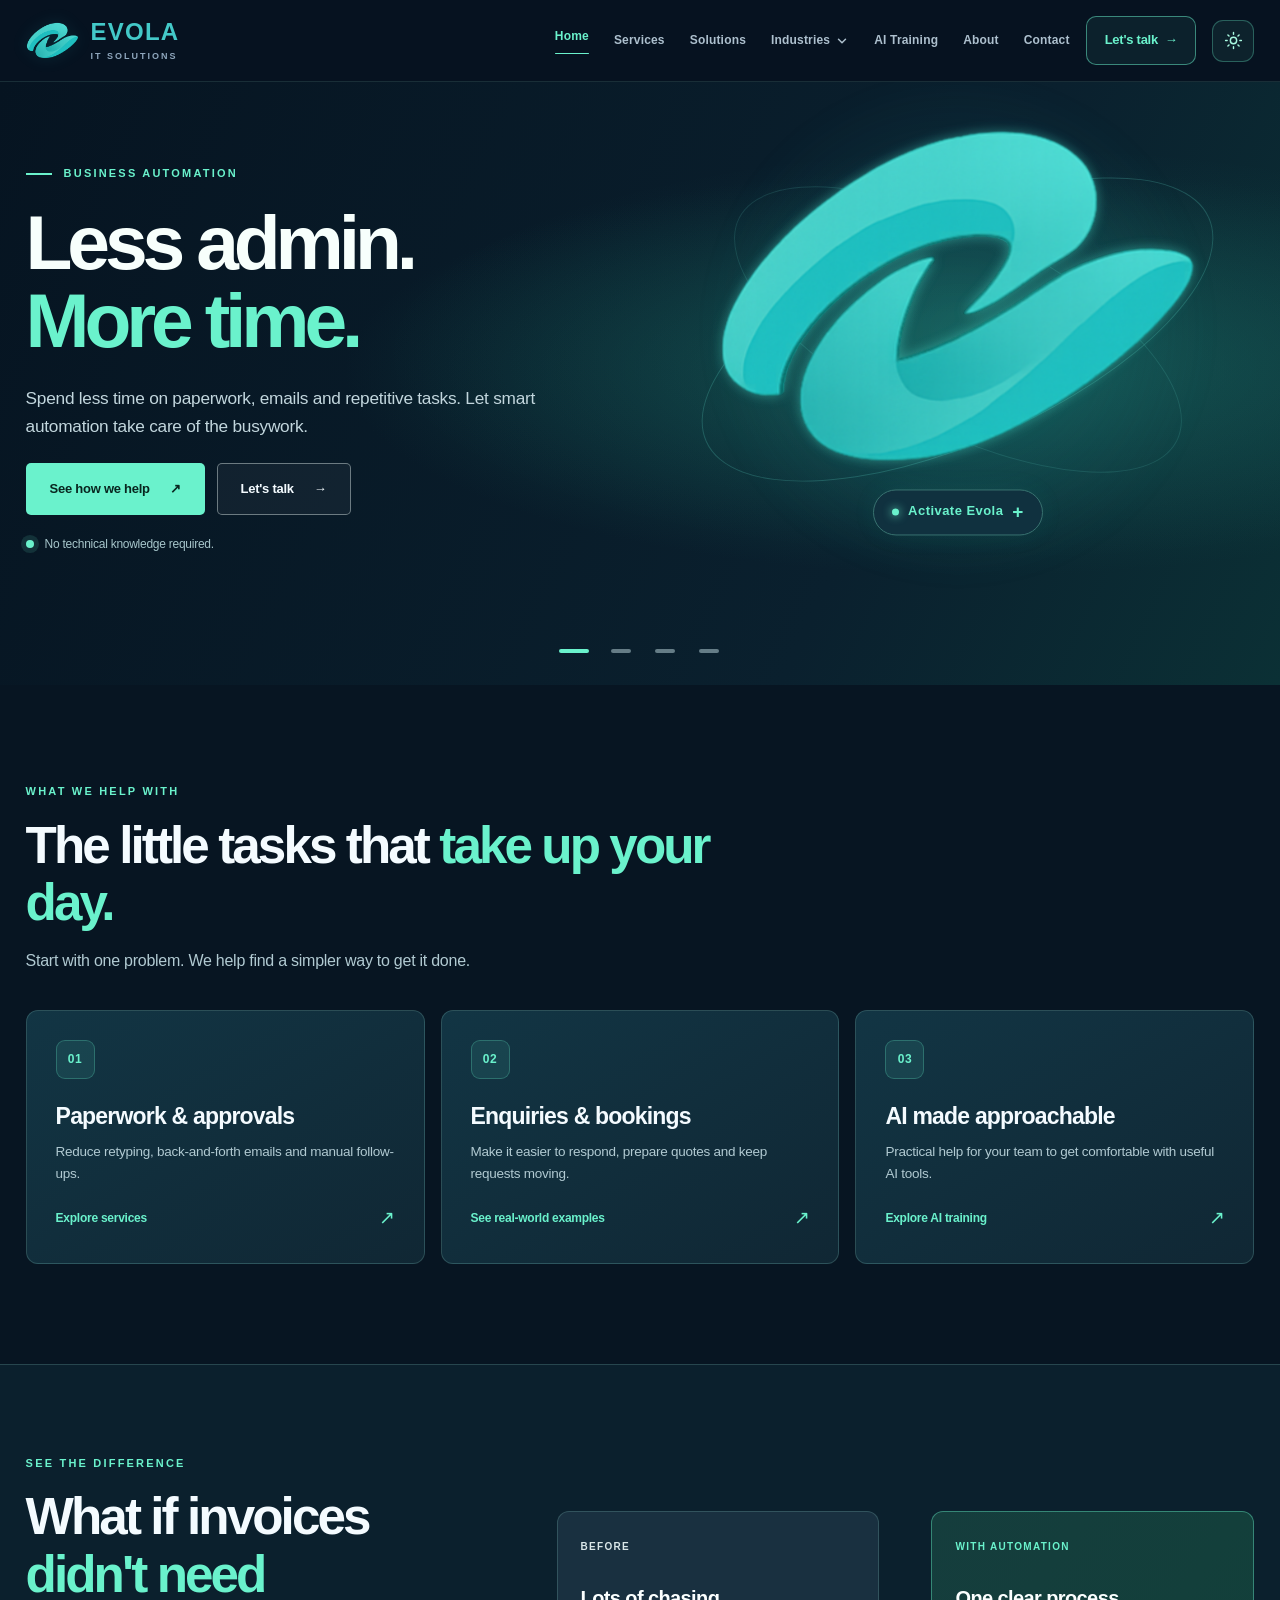
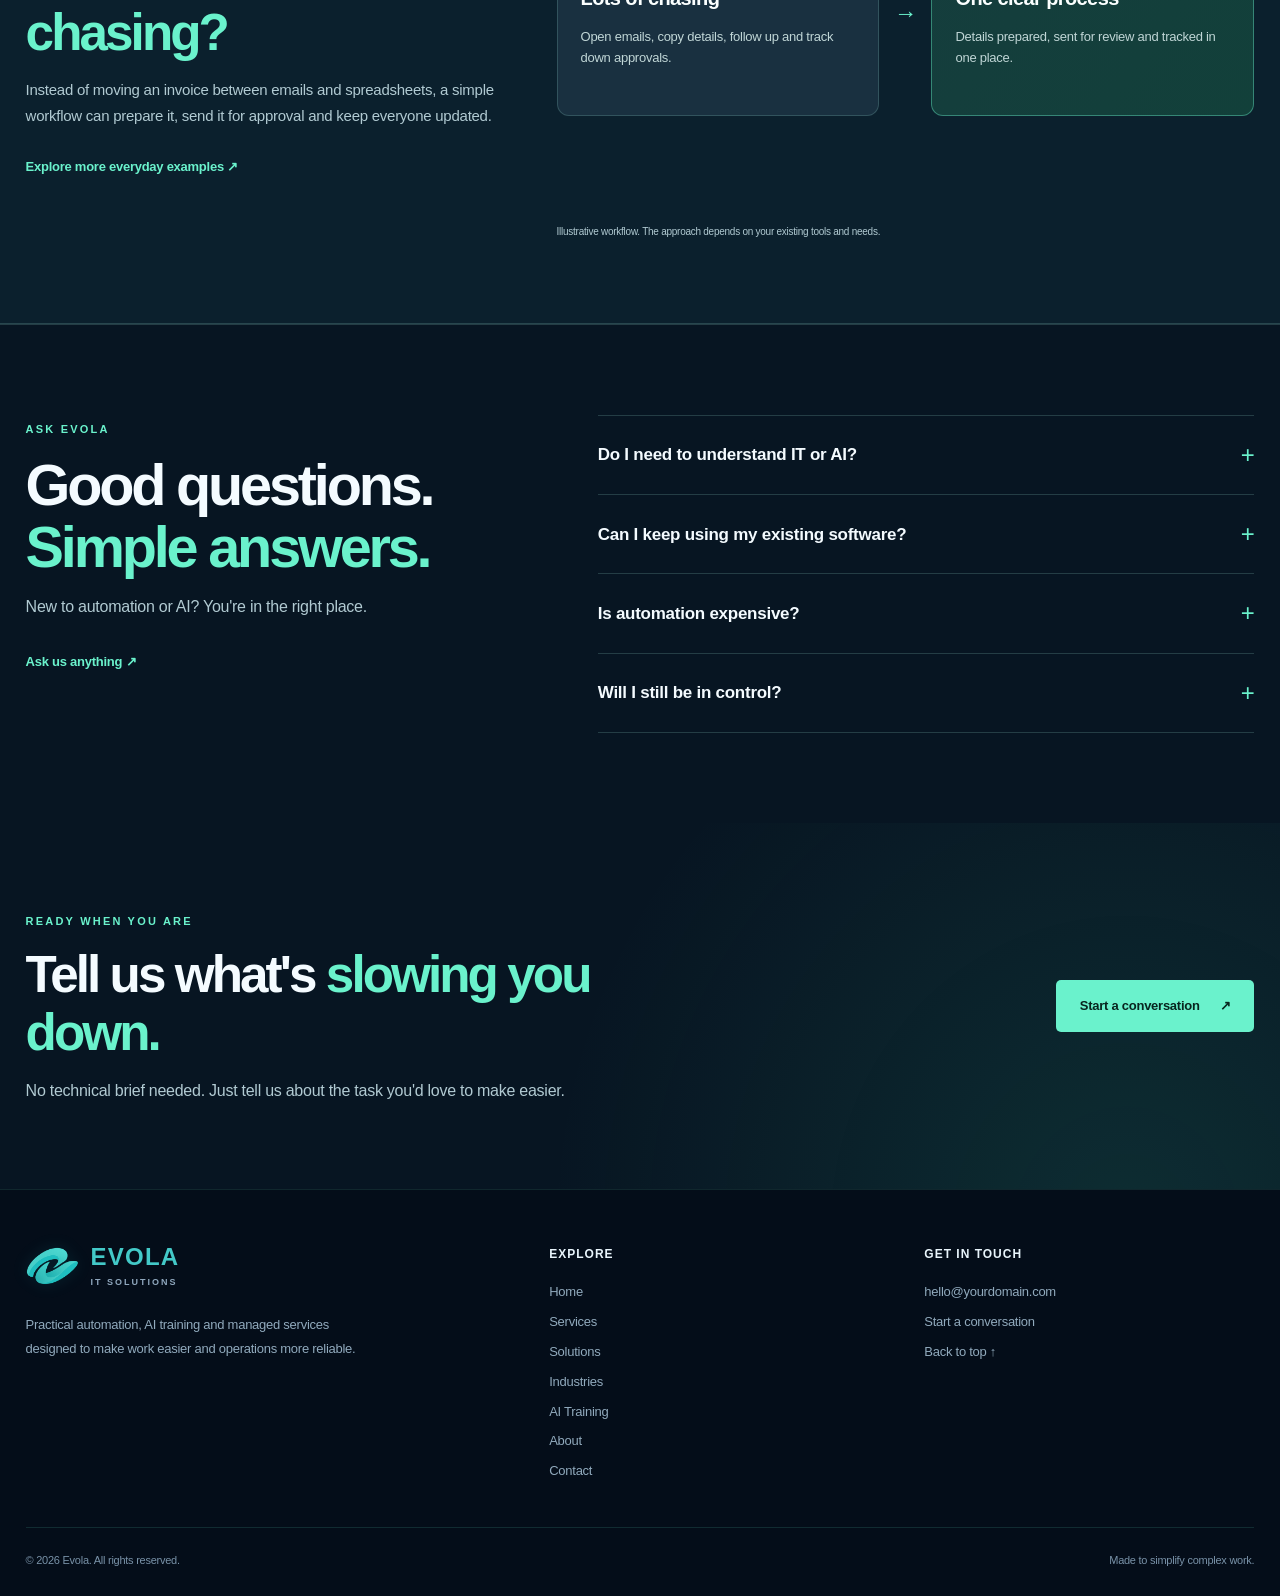
==== index.html @ 60d14c5d "Add files via upload" ====
<!DOCTYPE html>

<html lang="en"><head><script>
/* Read the saved theme before CSS paints to avoid a flash on navigation. */
(function () {
  var theme = 'dark';
  try { if (window.localStorage.getItem('evola-theme') === 'light') theme = 'light'; } catch (_) {}
  document.documentElement.setAttribute('data-theme', theme);
})();
</script>
<meta charset="utf-8"/><meta content="width=device-width, initial-scale=1.0" name="viewport"/>
<meta content="#071523" name="theme-color"/><meta content="Spend less time on paperwork, emails and approvals. Evola helps businesses simplify everyday work, with no tech jargon." name="description"/>
<meta content="website" property="og:type"/><meta content="Evola" property="og:site_name"/><meta content="Less Admin. More Time. | Evola" property="og:title"/><meta content="We make the everyday tasks that slow your business down simpler, from invoices and approvals to customer enquiries and reminders." property="og:description"/>
<title>Less Admin. More Time. | Evola</title>
<link rel="icon" type="image/png" href="evola-symbol.png"/>
<link href="styles.css" rel="stylesheet"/><link href="premium.css" rel="stylesheet"/><link href="theme.css" rel="stylesheet"/><link href="usecases.css" rel="stylesheet"/><link href="homepage.css" rel="stylesheet"/><link href="carousel.css?v=3" rel="stylesheet"/><link rel="stylesheet" href="evola.css?v=2"/>
<link rel="stylesheet" href="industry-menu.css?v=3"/>
<link rel="stylesheet" href="experience.css?v=1"/>
<link rel="stylesheet" href="fullwidth.css?v=1"/>
<link rel="stylesheet" href="logo-hero.css?v=1"/>
<link rel="stylesheet" href="activate-evola.css?v=1"/>
</head><body><a class="skip-link" href="#main">Skip to content</a>
<header class="site-header" id="top"><div class="container nav-inner">
<a aria-label="Evola home" class="brand" href="index.html">
<img class="evola-symbol" src="evola-symbol.png" alt="" width="385" height="273"/>
<span><span class="brand-name">Evola</span><span class="brand-label">IT Solutions</span></span></a>
<nav aria-label="Main navigation" class="nav-links" id="main-nav"><a aria-current="page" href="index.html">Home</a>
<a href="services.html">Services</a>
<a href="solutions.html">Solutions</a>
<div class="industry-dropdown">
<button type="button" class="industry-trigger" aria-expanded="false" aria-controls="industry-menu">Industries <svg viewBox="0 0 16 16" width="14" height="14" fill="none" stroke="currentColor" stroke-width="1.7" stroke-linecap="round" stroke-linejoin="round" aria-hidden="true"><path d="m4 6 4 4 4-4"/></svg></button>
<div class="industry-menu" id="industry-menu" hidden>
<span class="industry-menu-label">EXPLORE BY INDUSTRY</span>
<a href="use-cases.html?industry=finance#browse-usecases" data-industry-link="finance"><svg class="industry-icon" viewBox="0 0 24 24" fill="none" stroke="currentColor" stroke-width="1.6" stroke-linecap="round" stroke-linejoin="round" aria-hidden="true"><rect x="3" y="5" width="18" height="14" rx="2"/><path d="M3 10h18m-5 5h2"/></svg><span class="industry-item-text"><strong>Finance</strong><small>Invoices, approvals and reporting</small></span></a>
<a href="use-cases.html?industry=assets#browse-usecases" data-industry-link="assets"><svg class="industry-icon" viewBox="0 0 24 24" fill="none" stroke="currentColor" stroke-width="1.6" stroke-linecap="round" stroke-linejoin="round" aria-hidden="true"><path d="m12 3 9 5v9l-9 5-9-5V8l9-5Zm0 9 9-4M12 12 3 8m9 4v10"/></svg><span class="industry-item-text"><strong>Asset Management</strong><small>Equipment, inventory and maintenance</small></span></a>
<a href="use-cases.html?industry=retail#browse-usecases" data-industry-link="retail"><svg class="industry-icon" viewBox="0 0 24 24" fill="none" stroke="currentColor" stroke-width="1.6" stroke-linecap="round" stroke-linejoin="round" aria-hidden="true"><path d="M4 8h16l1 13H3L4 8Zm4 0V6a4 4 0 0 1 8 0v2"/></svg><span class="industry-item-text"><strong>Retail</strong><small>Stock, orders and customer enquiries</small></span></a>
<a href="use-cases.html?industry=councils#browse-usecases" data-industry-link="councils"><svg class="industry-icon" viewBox="0 0 24 24" fill="none" stroke="currentColor" stroke-width="1.6" stroke-linecap="round" stroke-linejoin="round" aria-hidden="true"><path d="m3 9 9-6 9 6H3Zm2 2v7m5-7v7m4-7v7m5-7v7M3 21h18"/></svg><span class="industry-item-text"><strong>Councils</strong><small>Resident requests and permits</small></span></a>
<a href="use-cases.html?industry=schools#browse-usecases" data-industry-link="schools"><svg class="industry-icon" viewBox="0 0 24 24" fill="none" stroke="currentColor" stroke-width="1.6" stroke-linecap="round" stroke-linejoin="round" aria-hidden="true"><path d="m2 9 10-5 10 5-10 5-10-5Zm4 2v6c4 3 8 3 12 0v-6m4-2v8"/></svg><span class="industry-item-text"><strong>Schools</strong><small>Enrolments and everyday administration</small></span></a>
<a href="use-cases.html?industry=tradies#browse-usecases" data-industry-link="tradies"><svg class="industry-icon" viewBox="0 0 24 24" fill="none" stroke="currentColor" stroke-width="1.6" stroke-linecap="round" stroke-linejoin="round" aria-hidden="true"><path d="M14 6a5 5 0 0 0-7 6L3 16a3 3 0 0 0 4 4l5-5a5 5 0 0 0 6-7l-4 4-3-3 3-3Z"/></svg><span class="industry-item-text"><strong>Tradies</strong><small>Quotes, scheduling and invoicing</small></span></a>
<a href="use-cases.html?industry=healthcare#browse-usecases" data-industry-link="healthcare"><svg class="industry-icon" viewBox="0 0 24 24" fill="none" stroke="currentColor" stroke-width="1.6" stroke-linecap="round" stroke-linejoin="round" aria-hidden="true"><path d="M20.8 8.5c0 4-8.8 10-8.8 10s-8.8-6-8.8-10a4.8 4.8 0 0 1 8.8-2.6 4.8 4.8 0 0 1 8.8 2.6Z"/><path d="M5 12h4l2-3 2 6 2-3h4"/></svg><span class="industry-item-text"><strong>Healthcare</strong><small>Appointments and non-clinical administration</small></span></a>
<a class="industry-all" href="use-cases.html#browse-usecases" data-industry-link="all">View all industries <span aria-hidden="true">&#8599;</span></a>
</div></div>
<a href="ai-training.html">AI Training</a>
<a href="about.html">About</a>
<a href="contact.html">Contact</a></nav>
<a class="nav-cta" href="contact.html">Let's talk  →</a>
<button aria-label="Switch to light mode" class="theme-toggle" title="Switch to light mode" type="button">
<svg aria-hidden="true" class="theme-sun" fill="none" stroke="currentColor" stroke-linecap="round" stroke-linejoin="round" stroke-width="1.8" viewbox="0 0 24 24"><circle cx="12" cy="12" r="4"></circle><path d="M12 2v2m0 16v2M4.93 4.93l1.42 1.42m11.3 11.3 1.42 1.42M2 12h2m16 0h2M4.93 19.07l1.42-1.42m11.3-11.3 1.42-1.42"></path></svg>
<svg aria-hidden="true" class="theme-moon" fill="none" stroke="currentColor" stroke-linecap="round" stroke-linejoin="round" stroke-width="1.8" viewbox="0 0 24 24"><path d="M20.9 13A9 9 0 0 1 11 3.1a9 9 0 1 0 9.9 9.9Z"></path></svg>
<span class="theme-toggle-text">Light mode</span>
</button>
<button aria-controls="main-nav" aria-expanded="false" aria-label="Open navigation menu" class="nav-toggle" type="button"><svg fill="none" stroke="currentColor" stroke-linecap="round" stroke-width="2" viewbox="0 0 24 24"><path d="M4 7h16M4 12h16M4 17h16"></path></svg></button>
</div></header><main class="lp-main" id="main">
<section aria-label="Discover how we help" aria-roledescription="carousel" class="lp-hero lp-carousel" data-active="0">
<div class="ev-hero-scene ev-logo-scene" aria-hidden="true">
  <div class="ev-logo-ambient"></div>

</div>
<div class="container lp-carousel-inner"><div class="lp-slides"><article class="lp-slide is-active" role="group" aria-roledescription="slide" aria-label="1 of 4: Business automation" >
<div class="lp-hero-inner">
<div class="lp-hero-copy"><span class="lp-overline"><span class="lp-overline-line"></span>BUSINESS AUTOMATION</span>
<h1 class="lp-slide-title">Less admin.<br/><em>More time.</em></h1>
<p>Spend less time on paperwork, emails and repetitive tasks. Let smart automation take care of the busywork.</p><div class="lp-hero-actions"><a class="lp-btn lp-btn-primary" href="#what-we-help-with">See how we help <span aria-hidden="true">&#8599;</span></a><a class="lp-btn lp-btn-ghost" href="contact.html">Let's talk <span aria-hidden="true">&#8594;</span></a></div>
<div class="lp-hero-note"><span aria-hidden="true" class="lp-proof-dot"></span>No technical knowledge required.</div></div>
</div></article><article class="lp-slide" role="group" aria-roledescription="slide" aria-label="2 of 4: AI solutions" aria-hidden="true" inert>
<div class="lp-hero-inner">
<div class="lp-hero-copy"><span class="lp-overline"><span class="lp-overline-line"></span>AI SOLUTIONS</span>
<h2 class="lp-slide-title">Work smarter.<br/><em>With AI.</em></h2>
<p>Discover practical ways AI can help your business, without needing to be a technology expert.</p><div class="lp-hero-actions"><a class="lp-btn lp-btn-primary" href="solutions.html">Explore AI solutions <span aria-hidden="true">&#8599;</span></a><a class="lp-btn lp-btn-ghost" href="contact.html">Let's talk <span aria-hidden="true">&#8594;</span></a></div>
<div class="lp-hero-note"><span aria-hidden="true" class="lp-proof-dot"></span>No technical knowledge required.</div></div>
</div></article><article class="lp-slide" role="group" aria-roledescription="slide" aria-label="3 of 4: Business workflows" aria-hidden="true" inert>
<div class="lp-hero-inner">
<div class="lp-hero-copy"><span class="lp-overline"><span class="lp-overline-line"></span>BUSINESS WORKFLOWS</span>
<h2 class="lp-slide-title">Simplify work.<br/><em>Every day.</em></h2>
<p>From invoices and customer enquiries to scheduling and approvals, make everyday work easier.</p><div class="lp-hero-actions"><a class="lp-btn lp-btn-primary" href="use-cases.html">Explore industries <span aria-hidden="true">&#8599;</span></a><a class="lp-btn lp-btn-ghost" href="contact.html">Let's talk <span aria-hidden="true">&#8594;</span></a></div>
<div class="lp-hero-note"><span aria-hidden="true" class="lp-proof-dot"></span>No technical knowledge required.</div></div>
</div></article><article class="lp-slide" role="group" aria-roledescription="slide" aria-label="4 of 4: AI training" aria-hidden="true" inert>
<div class="lp-hero-inner">
<div class="lp-hero-copy"><span class="lp-overline"><span class="lp-overline-line"></span>AI TRAINING</span>
<h2 class="lp-slide-title">Learn AI.<br/><em>With confidence.</em></h2>
<p>Practical AI training designed for everyday business teams, not just IT professionals.</p><div class="lp-hero-actions"><a class="lp-btn lp-btn-primary" href="ai-training.html">Explore AI training <span aria-hidden="true">&#8599;</span></a><a class="lp-btn lp-btn-ghost" href="contact.html">Let's talk <span aria-hidden="true">&#8594;</span></a></div>
<div class="lp-hero-note"><span aria-hidden="true" class="lp-proof-dot"></span>No technical knowledge required.</div></div>
</div></article></div>
<div class="ev-logo-stage ev-activate-stage" data-expanded="false">
  <div class="ev-activate-visual">
    <div class="ev-activate-decoration" aria-hidden="true">    <div class="ev-logo-halo"></div>
    <div class="ev-orbit-ring ev-orbit-ring-one"></div><div class="ev-orbit-ring ev-orbit-ring-two"></div>
    <div class="ev-orbit-particles"><span class="ev-orbit-particle" style="--phase:-0.0s;--orbit-scale:1"></span><span class="ev-orbit-particle" style="--phase:-2.7s;--orbit-scale:1"></span><span class="ev-orbit-particle" style="--phase:-5.4s;--orbit-scale:1"></span><span class="ev-orbit-particle" style="--phase:-8.100000000000001s;--orbit-scale:0.78"></span><span class="ev-orbit-particle" style="--phase:-10.8s;--orbit-scale:0.78"></span><span class="ev-orbit-particle" style="--phase:-13.5s;--orbit-scale:0.78"></span></div>
</div>
    <svg class="ev-capability-lines" viewBox="0 0 100 100" preserveAspectRatio="none" aria-hidden="true"><g fill="none" stroke="currentColor" stroke-width=".23" stroke-dasharray=".8 1.1"><path d="M50 48L18 15 M50 48L82 15 M50 48L18 48 M50 48L82 48 M50 48L18 81 M50 48L82 81"/></g></svg>
    <button class="ev-activate-trigger" type="button" aria-expanded="false" aria-controls="ev-capabilities" disabled>
      <span class="ev-activate-art" aria-hidden="true"><span class="ev-logo-float"><span class="ev-logo-perspective"><span class="ev-logo-spin"><img class="ev-logo-layer ev-logo-face" style="--depth:-12px" src="evola-symbol.png" alt="" width="385" height="273" draggable="false"><img class="ev-logo-layer ev-logo-edge" style="--depth:-9px" src="evola-symbol.png" alt="" width="385" height="273" draggable="false"><img class="ev-logo-layer ev-logo-edge" style="--depth:-6px" src="evola-symbol.png" alt="" width="385" height="273" draggable="false"><img class="ev-logo-layer ev-logo-edge" style="--depth:-3px" src="evola-symbol.png" alt="" width="385" height="273" draggable="false"><img class="ev-logo-layer ev-logo-edge" style="--depth:0px" src="evola-symbol.png" alt="" width="385" height="273" draggable="false"><img class="ev-logo-layer ev-logo-edge" style="--depth:3px" src="evola-symbol.png" alt="" width="385" height="273" draggable="false"><img class="ev-logo-layer ev-logo-edge" style="--depth:6px" src="evola-symbol.png" alt="" width="385" height="273" draggable="false"><img class="ev-logo-layer ev-logo-edge" style="--depth:9px" src="evola-symbol.png" alt="" width="385" height="273" draggable="false"><img class="ev-logo-layer ev-logo-face" style="--depth:12px" src="evola-symbol.png" alt="" width="385" height="273" draggable="false"></span></span></span></span>
      <span class="ev-activate-label"><span class="ev-activate-pulse" aria-hidden="true"></span><span class="ev-activate-text">Activate Evola</span><span class="ev-activate-sign" aria-hidden="true">+</span></span>
    </button>
  </div>
  <div class="ev-capabilities" id="ev-capabilities" inert aria-hidden="true"><a class="ev-capability ev-capability-1" href="services.html#automation" data-description="Reduce paperwork, repetitive tasks and manual approvals." aria-label="Business Automation: Reduce paperwork, repetitive tasks and manual approvals."><svg viewBox="0 0 24 24" fill="none" stroke="currentColor" stroke-width="1.6" stroke-linecap="round" stroke-linejoin="round" aria-hidden="true"><path d="M3 4h8v6H3z M13 14h8v6h-8z M7 10v7h6 M17 14V7h-6"/></svg><span>Business Automation</span><span class="ev-cap-arrow" aria-hidden="true">&#8599;</span></a>
<a class="ev-capability ev-capability-2" href="services.html#ai-agents" data-description="Get practical help from AI assistants and approved business information." aria-label="AI Solutions: Get practical help from AI assistants and approved business information."><svg viewBox="0 0 24 24" fill="none" stroke="currentColor" stroke-width="1.6" stroke-linecap="round" stroke-linejoin="round" aria-hidden="true"><path d="M12 3v3m0 12v3M3 12h3m12 0h3 M8 6h8l3 6-3 6H8l-3-6z M10 12h.01m4 0h.01"/></svg><span>AI Solutions</span><span class="ev-cap-arrow" aria-hidden="true">&#8599;</span></a>
<a class="ev-capability ev-capability-3" href="services.html#project-workflows" data-description="Simplify project tracking, reporting and team coordination." aria-label="Project Workflows: Simplify project tracking, reporting and team coordination."><svg viewBox="0 0 24 24" fill="none" stroke="currentColor" stroke-width="1.6" stroke-linecap="round" stroke-linejoin="round" aria-hidden="true"><path d="M9 6h11M9 12h11M9 18h11M3 5l1 1 2-2M3 11l1 1 2-2M3 17l1 1 2-2"/></svg><span>Project Workflows</span><span class="ev-cap-arrow" aria-hidden="true">&#8599;</span></a>
<a class="ev-capability ev-capability-4" href="ai-training.html#tracks" data-description="Help your team use AI confidently in everyday work." aria-label="AI Training: Help your team use AI confidently in everyday work."><svg viewBox="0 0 24 24" fill="none" stroke="currentColor" stroke-width="1.6" stroke-linecap="round" stroke-linejoin="round" aria-hidden="true"><path d="M2 9l10-5 10 5-10 5-10-5z M6 11v6q6 5 12 0v-6 M22 9v8"/></svg><span>AI Training</span><span class="ev-cap-arrow" aria-hidden="true">&#8599;</span></a>
<a class="ev-capability ev-capability-5" href="services.html#cloud-operations" data-description="Keep your technology and business systems running reliably." aria-label="Managed Services: Keep your technology and business systems running reliably."><svg viewBox="0 0 24 24" fill="none" stroke="currentColor" stroke-width="1.6" stroke-linecap="round" stroke-linejoin="round" aria-hidden="true"><path d="M4 4h16v7H4z M4 13h16v7H4z M7 7.5h.01M7 16.5h.01M12 7.5h5M12 16.5h5"/></svg><span>Managed Services</span><span class="ev-cap-arrow" aria-hidden="true">&#8599;</span></a>
<a class="ev-capability ev-capability-6" href="use-cases.html#browse-usecases" data-description="Explore practical automation opportunities for your industry." aria-label="Industry Solutions: Explore practical automation opportunities for your industry."><svg viewBox="0 0 24 24" fill="none" stroke="currentColor" stroke-width="1.6" stroke-linecap="round" stroke-linejoin="round" aria-hidden="true"><path d="M3 21h18M5 21V9l7-5 7 5v12M9 21v-5h6v5M9 11h.01M15 11h.01"/></svg><span>Industry Solutions</span><span class="ev-cap-arrow" aria-hidden="true">&#8599;</span></a></div>
  <p class="ev-capability-detail" aria-hidden="true">Choose a service to explore what we can do for you.</p>
</div>
<div class="lp-carousel-controls" hidden><div class="lp-carousel-position"><span class="lp-slide-count" aria-hidden="true">01 / 04</span><div class="lp-slide-dots" aria-label="Choose slide"><button type="button" class="lp-slide-dot" data-slide="0" aria-label="Show slide 1: Business automation" aria-current="true"><span></span></button><button type="button" class="lp-slide-dot" data-slide="1" aria-label="Show slide 2: AI solutions" ><span></span></button><button type="button" class="lp-slide-dot" data-slide="2" aria-label="Show slide 3: Business workflows" ><span></span></button><button type="button" class="lp-slide-dot" data-slide="3" aria-label="Show slide 4: AI training" ><span></span></button></div></div></div>
<span class="lp-sr-only lp-carousel-status" role="status"></span></div></section>
<section aria-labelledby="lp-help-title" class="lp-help" id="what-we-help-with">
<div class="container">
<div class="lp-section-heading">
<span class="lp-kicker">WHAT WE HELP WITH</span>
<h2 id="lp-help-title">The little tasks that <em>take up your day.</em></h2>
<p>Start with one problem. We help find a simpler way to get it done.</p>
</div>
<div class="lp-help-grid">
<a class="lp-help-card" href="services.html"><span aria-hidden="true" class="lp-icon">01</span><h3>Paperwork &amp; approvals</h3><p>Reduce retyping, back-and-forth emails and manual follow-ups.</p><span class="lp-card-link">Explore services <b aria-hidden="true">↗</b></span></a>
<a class="lp-help-card" href="use-cases.html"><span aria-hidden="true" class="lp-icon">02</span><h3>Enquiries &amp; bookings</h3><p>Make it easier to respond, prepare quotes and keep requests moving.</p><span class="lp-card-link">See real-world examples <b aria-hidden="true">↗</b></span></a>
<a class="lp-help-card" href="ai-training.html"><span aria-hidden="true" class="lp-icon">03</span><h3>AI made approachable</h3><p>Practical help for your team to get comfortable with useful AI tools.</p><span class="lp-card-link">Explore AI training <b aria-hidden="true">↗</b></span></a>
</div>
</div>
</section>
<section aria-labelledby="lp-example-title" class="lp-example">
<div class="container lp-example-inner">
<div class="lp-example-copy">
<span class="lp-kicker">SEE THE DIFFERENCE</span>
<h2 id="lp-example-title">What if invoices <em>didn't need chasing?</em></h2>
<p>Instead of moving an invoice between emails and spreadsheets, a simple workflow can prepare it, send it for approval and keep everyone updated.</p>
<a class="lp-text-link" href="use-cases.html?industry=finance#finance">Explore more everyday examples <span aria-hidden="true">↗</span></a>
</div>
<div aria-label="Illustrative before and after invoice approval process" class="lp-before-after">
<div class="lp-compare lp-before"><span class="lp-compare-label">BEFORE</span><h3>Lots of chasing</h3><p>Open emails, copy details, follow up and track down approvals.</p></div>
<div aria-hidden="true" class="lp-compare-arrow">→</div>
<div class="lp-compare lp-after"><span class="lp-compare-label">WITH AUTOMATION</span><h3>One clear process</h3><p>Details prepared, sent for review and tracked in one place.</p></div>
</div>
<p class="lp-example-note">Illustrative workflow. The approach depends on your existing tools and needs.</p>
</div>
</section>
<section class="ev-faq" aria-labelledby="ev-faq-heading"><div class="container ev-faq-layout"><div><span class="lp-kicker">ASK EVOLA</span><h2 id="ev-faq-heading">Good questions.<br><em>Simple answers.</em></h2><p>New to automation or AI? You're in the right place.</p><a class="lp-text-link" href="contact.html">Ask us anything <span aria-hidden="true">↗</span></a></div><div class="ev-faq-list">
<details><summary>Do I need to understand IT or AI?</summary><p>No. Tell us which tasks are taking too much time. We explain the options in plain English and guide you through the process.</p></details>
<details><summary>Can I keep using my existing software?</summary><p>Often, yes. We start by understanding the tools you already use and check what can be connected before proposing any change.</p></details>
<details><summary>Is automation expensive?</summary><p>It depends on the task, the tools involved and the level of support you need. We can start with one manageable workflow and agree on scope before work begins.</p></details>
<details><summary>Will I still be in control?</summary><p>Yes. We design workflows with appropriate approvals and human review, especially where money, personal information or important decisions are involved.</p></details>
</div></div></section>
<section aria-labelledby="lp-outro-title" class="lp-outro">
<div class="container lp-outro-inner">
<div><span class="lp-kicker">READY WHEN YOU ARE</span><h2 id="lp-outro-title">Tell us what's <em>slowing you down.</em></h2><p>No technical brief needed. Just tell us about the task you'd love to make easier.</p></div>
<a class="lp-btn lp-btn-primary" href="contact.html">Start a conversation <span aria-hidden="true">↗</span></a>
</div>
</section>
</main><footer class="site-footer"><div class="container">
<div class="footer-grid"><div><a aria-label="Evola home" class="brand" href="index.html">
<img class="evola-symbol" src="evola-symbol.png" alt="" width="385" height="273"/>
<span><span class="brand-name">Evola</span><span class="brand-label">IT Solutions</span></span></a><p class="footer-description">Practical automation, AI training and managed services designed to make work easier and operations more reliable.</p></div>
<div><h3 class="footer-heading">Explore</h3><div class="footer-list"><a href="index.html">Home</a><a href="services.html">Services</a><a href="solutions.html">Solutions</a>
<a href="use-cases.html">Industries</a><a href="ai-training.html">AI Training</a><a href="about.html">About</a><a href="contact.html">Contact</a></div></div>
<div><h3 class="footer-heading">Get in touch</h3><div class="footer-list"><a href="mailto:hello@yourdomain.com">hello@yourdomain.com</a><a href="contact.html">Start a conversation</a><a href="#top">Back to top ↑</a></div></div></div>
<div class="footer-bottom"><span>© <span class="js-year">2026</span> Evola. All rights reserved.</span><span>Made to simplify complex work.</span></div>
</div></footer><script defer="" src="script.js?v=4"></script><script defer src="carousel.js?v=4"></script><script defer src="activate-evola.js?v=1"></script></body></html>
---- styles.css ----
:root {
      --navy: #111b33;
      --navy-deep: #0d1428;
      --ink: #17213c;
      --text: #4c5972;
      --muted: #728096;
      --bg: #f7f9fc;
      --white: #ffffff;
      --line: #e2e7ef;
      --blue: #496cf4;
      --blue-light: #edf1ff;
      --mint: #89f4d0;
      --mint-dark: #11795e;
      --amber: #ffc487;
      --shadow: 0 16px 50px rgba(25, 40, 79, 0.06);
      --radius: 22px;
      --max-width: 1180px;
    }

    *, *::before, *::after { box-sizing: border-box; }
    html { scroll-behavior: smooth; scroll-padding-top: 90px; }
    body { margin: 0; color: var(--ink); background: var(--white); font: 16px/1.6 -apple-system, BlinkMacSystemFont, "Segoe UI", Inter, sans-serif; -webkit-font-smoothing: antialiased; }
    body.menu-open { overflow: hidden; }
    a { color: inherit; text-decoration: none; }
    button { font: inherit; }
    button, a { -webkit-tap-highlight-color: transparent; }
    :focus-visible { outline: 3px solid #6b8aff; outline-offset: 4px; }
    ::selection { background: #b4f7e1; color: var(--navy); }
    .container { max-width: var(--max-width); margin: 0 auto; padding: 0 26px; }
    .skip-link { position: absolute; top: -100px; left: 16px; background: white; padding: 12px 18px; z-index: 1000; border-radius: 9px; }
    .skip-link:focus { top: 12px; }

    /* Header */
    .site-header { height: 86px; position: relative; z-index: 20; background: var(--white); border-bottom: 1px solid rgba(17, 27, 51, .07); }
    .nav-inner { display: flex; align-items: center; justify-content: space-between; height: 100%; gap: 30px; }
    .brand { display: inline-flex; align-items: center; gap: 11px; flex-shrink: 0; }
    .brand-mark { width: 41px; height: 41px; background: var(--navy); border-radius: 12px; display: grid; grid-template-columns: repeat(2, 9px); grid-template-rows: repeat(2, 9px); align-content: center; justify-content: center; gap: 4px; transform: rotate(-8deg); }
    .brand-mark span { background: var(--mint); border-radius: 2px; }
    .brand-mark span:nth-child(2), .brand-mark span:nth-child(3) { opacity: .45; }
    .brand-mark span:nth-child(4) { background: white; }
    .brand-name { color: var(--navy); font-size: 18px; font-weight: 850; letter-spacing: -.7px; line-height: 1; white-space: nowrap; }
    .brand-accent { color: #3961dc; }
    .brand-label { display: block; margin-top: 5px; font-size: 9px; line-height: 1; color: #7c8799; letter-spacing: 2px; text-transform: uppercase; font-weight: 800; }
    .nav-links { display: flex; gap: 30px; align-items: center; margin-left: auto; }
    .nav-links a { color: #4b5770; font-size: 13px; font-weight: 700; transition: color .2s; }
    .nav-links a:hover { color: var(--blue); }
    .nav-cta { display: inline-flex; background: var(--navy); color: white; align-items: center; justify-content: center; padding: 12px 20px; border-radius: 9px; font-weight: 750; font-size: 13px; transition: background .2s, transform .2s; white-space: nowrap; }
    .nav-cta:hover { background: #2e4483; transform: translateY(-1px); }
    .nav-toggle { display: none; background: none; border: 0; color: var(--navy); padding: 8px; cursor: pointer; }
    .nav-toggle svg { display: block; width: 25px; height: 25px; }

    /* Common */
    .eyebrow { display: inline-flex; align-items: center; gap: 10px; color: var(--blue); font-size: 11px; font-weight: 800; letter-spacing: 2.2px; text-transform: uppercase; }
    .eyebrow::before { content: ""; display: inline-block; height: 7px; width: 7px; border-radius: 50%; background: currentColor; }
    .section-heading { max-width: 700px; margin: 16px 0 15px; font-size: clamp(32px, 4vw, 51px); font-weight: 800; letter-spacing: -2.2px; line-height: 1.14; color: var(--navy); }
    .section-intro { max-width: 680px; margin: 0; color: var(--text); font-size: 17px; line-height: 1.8; }
    .section-top { margin-bottom: 38px; }
    .btn { display: inline-flex; align-items: center; justify-content: center; gap: 10px; padding: 14px 22px; min-height: 50px; border: 1px solid transparent; border-radius: 10px; font-size: 13px; font-weight: 800; line-height: 1.2; transition: transform .2s, background .2s, box-shadow .2s; white-space: nowrap; }
    .btn:hover { transform: translateY(-2px); }
    .btn svg { width: 17px; height: 17px; }
    .btn-mint { background: var(--mint); color: var(--navy); box-shadow: 0 8px 25px rgba(137, 244, 208, .12); }
    .btn-mint:hover { background: #a5ffe0; }
    .btn-blue { background: var(--blue); color: white; }
    .btn-blue:hover { background: #3056dd; }
    .btn-outline { border-color: rgba(255,255,255,.32); color: #fff; background: rgba(255,255,255,.04); }
    .btn-outline:hover { background: rgba(255,255,255,.10); }
    .arrow-link { display: inline-flex; align-items: center; gap: 8px; color: var(--blue); font-size: 13px; font-weight: 800; }
    .arrow-link svg { width: 16px; height: 16px; transition: transform .2s; }
    .arrow-link:hover svg { transform: translateX(4px); }

    /* Hero */
    .hero { background: var(--navy); color: white; position: relative; overflow: hidden; isolation: isolate; }
    .hero::before { content: ""; position: absolute; inset: 0; z-index: -2; background: radial-gradient(ellipse at 78% 45%, rgba(78, 103, 203, .28), transparent 52%), radial-gradient(circle at 8% 100%, rgba(45, 130, 123, .15), transparent 48%); }
    .hero::after { content: ""; position: absolute; right: -160px; bottom: -295px; width: 600px; height: 600px; border: 1px solid rgba(255,255,255,.075); border-radius: 50%; box-shadow: 0 0 0 80px rgba(255,255,255,.012), 0 0 0 160px rgba(255,255,255,.012); z-index: -1; }
    .hero-grid { min-height: 610px; display: grid; grid-template-columns: 1.06fr .94fr; align-items: center; gap: 58px; padding-top: 76px; padding-bottom: 84px; }
    .hero .eyebrow { color: var(--mint); }
    h1 { font-size: clamp(43px, 5.6vw, 76px); line-height: 1.07; letter-spacing: -3.4px; margin: 22px 0 24px; font-weight: 850; }
    h1 .accent { color: var(--mint); }
    .hero-copy { max-width: 560px; color: #b9c6db; font-size: 17px; line-height: 1.8; margin: 0 0 30px; }
    .hero-actions { display: flex; align-items: center; gap: 12px; flex-wrap: wrap; }
    .hero-note { margin-top: 36px; display: flex; align-items: center; gap: 12px; font-size: 12px; font-weight: 600; color: #bcc9de; }
    .avatar-stack { display: flex; }
    .avatar-stack span { margin-right: -8px; border: 2px solid var(--navy); background: #4e638c; color: white; width: 27px; height: 27px; border-radius: 50%; display: grid; place-items: center; }
    .avatar-stack span:nth-child(2) { background: #438f87; }
    .avatar-stack span:nth-child(3) { background: #977a9c; }
    .avatar-stack svg { width: 14px; height: 14px; }
    .hero-demo { position: relative; }
    .demo-shell { width: 100%; max-width: 488px; margin-left: auto; padding: 20px; border: 1px solid rgba(255,255,255,.20); border-radius: 22px; background: rgba(255,255,255,.09); box-shadow: 0 40px 100px rgba(0,0,0,.24); backdrop-filter: blur(12px); transform: rotate(1.4deg); }
    .demo-header { display: flex; justify-content: space-between; align-items: center; gap: 10px; margin-bottom: 14px; }
    .demo-header strong { color: white; font-size: 13px; }
    .demo-header small { display: block; color: #bac6da; font-size: 11px; margin-top: 2px; }
    .demo-dots { display: flex; gap: 5px; }
    .demo-dots span { width: 6px; height: 6px; background: #8fa3c7; border-radius: 50%; }
    .demo-dots span:first-child { background: var(--mint); }
    .demo-content { padding: 19px; border-radius: 13px; background: #f7f9ff; color: var(--ink); }
    .demo-content-title { display: flex; align-items: center; justify-content: space-between; gap: 10px; margin-bottom: 15px; }
    .demo-content-title strong { font-size: 11px; text-transform: uppercase; letter-spacing: 1.2px; }
    .demo-content-title span { color: #45715c; border-radius: 5px; background: #e0f7ed; padding: 3px 8px; font-size: 9px; font-weight: 800; }
    .demo-flow { display: grid; grid-template-columns: 1fr 17px 1fr; align-items: center; row-gap: 9px; column-gap: 8px; }
    .flow-card { min-height: 81px; padding: 12px; background: white; border: 1px solid #e3e8f2; border-radius: 10px; box-shadow: 0 3px 8px rgba(14,24,47,.03); }
    .flow-card .flow-icon { display: inline-flex; width: 24px; height: 24px; align-items: center; justify-content: center; border-radius: 6px; background: #e9edff; color: var(--blue); margin-bottom: 5px; }
    .flow-card .flow-icon.green { background: #ddf6eb; color: #16785b; }
    .flow-card .flow-icon.orange { background: #fff0df; color: #af6525; }
    .flow-card svg { height: 13px; width: 13px; }
    .flow-card strong { display: block; font-size: 11px; color: var(--navy); }
    .flow-card small { display: block; color: #718097; font-size: 9px; line-height: 1.4; margin-top: 1px; }
    .flow-arrow { color: #8292b0; font-weight: 800; text-align: center; font-size: 18px; }
    .flow-down { grid-column: 1 / -1; text-align: center; height: 13px; color: #8292b0; font-weight: 800; line-height: 1; font-size: 14px; }
    .demo-footer { display: flex; justify-content: space-between; align-items: center; gap: 6px; margin-top: 15px; border-top: 1px solid #e6ebf3; padding-top: 12px; }
    .demo-footer span { color: #65738b; font-size: 10px; }
    .demo-footer strong { color: #16785b; font-size: 10px; }
    .demo-footer strong::before { content: ""; display: inline-block; width: 6px; height: 6px; border-radius: 50%; background: #36aa7a; margin-right: 6px; }
    .demo-float { position: absolute; right: -22px; bottom: -28px; background: var(--mint); color: #103d35; border-radius: 12px; padding: 13px 17px; font-size: 11px; font-weight: 850; box-shadow: 0 16px 35px rgba(0,0,0,.18); transform: rotate(-4deg); }
    .demo-float svg { width: 13px; height: 13px; margin-right: 5px; vertical-align: -2px; }

    /* Value strip */
    .value-strip { background: #eef2f8; border-bottom: 1px solid var(--line); }
    .value-inner { display: flex; flex-wrap: wrap; align-items: center; justify-content: space-between; padding-top: 25px; padding-bottom: 25px; gap: 18px 25px; }
    .value-intro { font-size: 11px; text-transform: uppercase; letter-spacing: 1.6px; font-weight: 800; color: #6e7a90; }
    .value-item { display: inline-flex; gap: 9px; align-items: center; font-size: 13px; font-weight: 800; color: #394760; }
    .value-item svg { height: 17px; width: 17px; color: #4179d6; }

    /* Services */
    .services { padding: 108px 0 114px; background: #fff; }
    .services-grid { display: grid; grid-template-columns: repeat(3, minmax(0, 1fr)); gap: 18px; }
    .service-card { position: relative; padding: 30px; min-height: 292px; border: 1px solid var(--line); border-radius: var(--radius); background: white; transition: border-color .25s, transform .25s, box-shadow .25s; }
    .service-card:hover { border-color: #bdc9f7; transform: translateY(-4px); box-shadow: var(--shadow); }
    .service-card .service-top { display: flex; justify-content: space-between; align-items: start; gap: 12px; }
    .service-icon { width: 54px; height: 54px; display: grid; place-items: center; background: #eef0ff; color: #4260db; border-radius: 14px; }
    .service-icon.green { background: #e5f7ef; color: #16785b; }
    .service-icon.amber { background: #fff1df; color: #ae6618; }
    .service-icon.pink { background: #f9edfb; color: #9562af; }
    .service-icon.sky { background: #e7f5fc; color: #377dba; }
    .service-icon.peach { background: #ffeee7; color: #c36b4a; }
    .service-icon svg { width: 26px; height: 26px; }
    .service-num { color: #aab5c7; font-size: 11px; font-weight: 800; letter-spacing: 1px; }
    .service-card h3 { margin: 25px 0 10px; font-size: 20px; line-height: 1.25; letter-spacing: -.5px; color: var(--navy); }
    .service-card p { margin: 0; color: var(--text); line-height: 1.75; font-size: 14px; }
    .tags { display: flex; gap: 7px; flex-wrap: wrap; margin-top: 20px; }
    .tags span { font-size: 10px; color: #637087; border: 1px solid #e4e9f1; border-radius: 6px; padding: 4px 7px; background: #f9fafd; font-weight: 700; }

    /* Outcome comparison */
    .outcomes { background: var(--bg); padding: 104px 0; }
    .outcomes-grid { display: grid; grid-template-columns: .9fr 1.1fr; gap: 90px; align-items: center; }
    .outcomes .section-heading { font-size: clamp(33px, 3.6vw, 47px); }
    .outcomes-list { margin-top: 27px; display: grid; gap: 16px; }
    .outcomes-list div { display: flex; align-items: start; gap: 10px; font-weight: 650; font-size: 14px; color: #45516a; }
    .outcomes-list svg { color: var(--mint-dark); flex: 0 0 auto; height: 18px; width: 18px; margin-top: 2px; }
    .comparison { display: grid; gap: 14px; }
    .comparison-col { padding: 25px 29px; background: #fff; border: 1px solid var(--line); border-radius: 18px; box-shadow: 0 8px 35px rgba(25,40,79,.025); }
    .comparison-col.highlight { background: var(--navy); border-color: var(--navy); box-shadow: 0 20px 45px rgba(17,27,51,.12); }
    .comparison-heading { display: flex; justify-content: space-between; align-items: center; gap: 9px; }
    .comparison-heading strong { font-size: 14px; }
    .comparison-heading span { font-size: 10px; font-weight: 800; border-radius: 20px; background: #f2f4f8; color: #8793a7; padding: 4px 10px; }
    .comparison-col.highlight .comparison-heading strong { color: white; }
    .comparison-col.highlight .comparison-heading span { background: rgba(137,244,208,.14); color: var(--mint); }
    .comparison-items { display: grid; gap: 10px; margin-top: 17px; }
    .comparison-items div { display: flex; gap: 9px; align-items: start; font-size: 13px; color: #667187; }
    .comparison-items svg { width: 16px; height: 16px; color: #aab5c2; flex: 0 0 auto; margin-top: 2px; }
    .comparison-col.highlight .comparison-items div { color: #c8d3e5; }
    .comparison-col.highlight .comparison-items svg { color: var(--mint); }

    /* How we work */
    .process { padding: 106px 0 116px; }
    .process-steps { display: grid; grid-template-columns: repeat(4, 1fr); gap: 22px; margin-top: 43px; }
    .process-step { position: relative; padding: 22px 16px 12px 0; }
    .process-step:not(:last-child)::after { content: ""; position: absolute; top: 43px; left: 66px; right: -6px; height: 1px; border-top: 2px dashed #d9e1eb; }
    .step-number { display: grid; place-items: center; width: 50px; height: 50px; border-radius: 14px; background: #eaf0ff; color: #3d60dc; font-size: 16px; font-weight: 850; position: relative; z-index: 1; }
    .process-step:nth-child(2) .step-number { background: #e9f8ef; color: #167a5d; }
    .process-step:nth-child(3) .step-number { background: #fff0df; color: #b36722; }
    .process-step:nth-child(4) .step-number { background: #f1ebfb; color: #825dc0; }
    .process-step h3 { margin: 23px 0 8px; font-size: 18px; line-height: 1.4; }
    .process-step p { color: var(--text); font-size: 13px; line-height: 1.75; margin: 0; }
    .engagement-band { display: flex; justify-content: space-between; align-items: center; gap: 30px; padding: 27px 33px; margin-top: 45px; background: #f3f6fc; border: 1px solid var(--line); border-radius: 15px; }
    .engagement-band div strong { display: block; font-size: 15px; color: var(--navy); }
    .engagement-band div span { display: block; font-size: 12px; color: var(--text); margin-top: 4px; }

    /* Use cases */
    .use-cases { padding: 104px 0 112px; background: #101a32; color: white; }
    .use-cases .eyebrow { color: var(--mint); }
    .use-cases .section-heading { color: white; }
    .use-cases .section-intro { color: #b9c8df; }
    .usecase-grid { margin-top: 42px; display: grid; grid-template-columns: repeat(3, minmax(0, 1fr)); gap: 16px; }
    .usecase-card { padding: 29px; background: rgba(255,255,255,.045); border: 1px solid rgba(255,255,255,.13); border-radius: 17px; min-height: 243px; }
    .usecase-card .symbol { display: grid; place-items: center; width: 46px; height: 46px; border-radius: 12px; background: rgba(137,244,208,.12); color: var(--mint); }
    .usecase-card .symbol svg { width: 23px; height: 23px; }
    .usecase-card h3 { color: white; font-size: 19px; line-height: 1.35; margin: 21px 0 9px; }
    .usecase-card p { color: #b9c8df; font-size: 13px; line-height: 1.8; margin: 0; }
    .use-cases-quote { display: flex; align-items: center; gap: 13px; margin-top: 31px; color: #d5e0f0; font-size: 13px; font-weight: 600; }
    .use-cases-quote span { width: 32px; height: 1px; background: var(--mint); }

    /* FAQ */
    .faq { padding: 105px 0; background: white; }
    .faq-layout { display: grid; grid-template-columns: .85fr 1.15fr; gap: 90px; }
    .faq-layout .section-heading { font-size: clamp(32px, 3.6vw, 46px); }
    .faq-items { display: grid; gap: 11px; }
    .faq-item { border: 1px solid var(--line); border-radius: 13px; padding: 0 21px; background: #fff; }
    .faq-item[open] { border-color: #b9c9f8; background: #fcfdff; }
    .faq-item summary { font-size: 14px; color: var(--navy); font-weight: 750; cursor: pointer; padding: 19px 32px 19px 0; list-style: none; position: relative; }
    .faq-item summary::-webkit-details-marker { display: none; }
    .faq-item summary::after { content: "+"; position: absolute; right: 0; top: 15px; color: var(--blue); font-size: 22px; font-weight: 400; }
    .faq-item[open] summary::after { content: "-"; }
    .faq-item p { color: var(--text); font-size: 13px; margin: 0; padding: 0 25px 19px 0; line-height: 1.8; }

    /* Contact */
    .contact-section { background: #f3f6fc; padding: 86px 0; }
    .contact-card { background: var(--blue); color: white; padding: 68px 72px; border-radius: 25px; display: flex; justify-content: space-between; align-items: center; gap: 44px; overflow: hidden; position: relative; isolation: isolate; }
    .contact-card::before { content: ""; position: absolute; z-index: -1; height: 430px; width: 430px; top: -200px; right: -60px; border-radius: 50%; border: 65px solid rgba(255,255,255,.075); }
    .contact-card .eyebrow { color: #d9fbed; }
    .contact-card h2 { font-size: clamp(32px, 3.7vw, 51px); letter-spacing: -1.7px; line-height: 1.15; margin: 18px 0 13px; max-width: 630px; }
    .contact-card p { color: #e2e9ff; line-height: 1.8; font-size: 15px; max-width: 540px; margin: 0; }
    .contact-action { display: flex; flex-direction: column; align-items: center; gap: 12px; flex: 0 0 auto; }
    .contact-action a { background: white; color: var(--navy); box-shadow: 0 15px 35px rgba(17,27,51,.1); }
    .contact-action a:hover { background: #e9ffee; }
    .contact-action span { color: #dae6ff; font-size: 11px; }

    /* Footer */
    .site-footer { background: #10182d; color: #aabbd2; padding: 55px 0 26px; }
    .footer-grid { display: grid; grid-template-columns: 1.45fr 1fr 1fr; gap: 45px; padding-bottom: 45px; }
    .site-footer .brand-name { color: white; }
    .site-footer .brand-accent { color: var(--mint); }
    .site-footer .brand-label { color: #7f94ac; }
    .site-footer .brand-mark { background: #213452; }
    .footer-description { font-size: 13px; color: #9cafc9; max-width: 340px; line-height: 1.85; margin-top: 20px; }
    .footer-heading { color: white; font-size: 12px; font-weight: 800; letter-spacing: 1px; text-transform: uppercase; margin: 0 0 18px; }
    .footer-list { display: grid; gap: 9px; }
    .footer-list a { color: #a9bad1; font-size: 13px; transition: color .2s; overflow-wrap: anywhere; }
    .footer-list a:hover { color: var(--mint); }
    .footer-bottom { border-top: 1px solid rgba(255,255,255,.12); padding-top: 24px; display: flex; justify-content: space-between; gap: 12px; flex-wrap: wrap; color: #8192ab; font-size: 11px; }

    @media (max-width: 1050px) {
      .hero-grid { gap: 30px; }
      .demo-float { right: -6px; }
      .outcomes-grid, .faq-layout { gap: 46px; }
      .contact-card { padding: 52px 46px; }
    }
    @media (max-width: 820px) {
      .site-header { height: 72px; }
      .nav-toggle { display: block; margin-left: auto; }
      .nav-cta { display: none; }
      .nav-links { display: none; position: absolute; top: 72px; left: 0; right: 0; padding: 16px 25px 24px; background: white; border-top: 1px solid var(--line); border-bottom: 1px solid var(--line); box-shadow: 0 20px 30px rgba(10,20,40,.08); flex-direction: column; align-items: stretch; gap: 0; }
      .nav-links.open { display: flex; }
      .nav-links a { display: block; padding: 13px 0; font-size: 15px; }
      .hero-grid { grid-template-columns: 1fr; gap: 60px; padding-top: 75px; padding-bottom: 91px; }
      h1 { max-width: 740px; }
      .hero-copy { max-width: 690px; }
      .demo-shell { margin-left: 0; max-width: 520px; }
      .value-inner { justify-content: flex-start; }
      .value-intro { flex-basis: 100%; }
      .services-grid { grid-template-columns: repeat(2, minmax(0, 1fr)); }
      .outcomes-grid, .faq-layout { grid-template-columns: 1fr; gap: 42px; }
      .process-steps { grid-template-columns: repeat(2, 1fr); }
      .process-step:nth-child(2)::after { display: none; }
      .usecase-grid { grid-template-columns: 1fr; }
      .usecase-card { min-height: auto; }
      .contact-card { align-items: flex-start; flex-direction: column; gap: 30px; }
      .contact-action { align-items: flex-start; }
      .footer-grid { grid-template-columns: 1.3fr 1fr; }
    }
    @media (max-width: 580px) {
      .container { padding-left: 20px; padding-right: 20px; }
      .brand-name { font-size: 17px; }
      .brand-mark { width: 38px; height: 38px; }
      .hero-grid { padding-top: 63px; padding-bottom: 79px; gap: 54px; }
      h1 { font-size: clamp(43px, 10vw, 56px); letter-spacing: -2.5px; }
      .hero-copy { font-size: 15px; }
      .hero-actions { align-items: stretch; }
      .hero-actions .btn { flex: 1 1 100%; }
      .hero-note { font-size: 11px; }
      .demo-shell { padding: 10px; border-radius: 17px; transform: none; }
      .demo-content { padding: 13px; }
      .flow-card { min-height: 73px; padding: 8px; }
      .flow-card strong { font-size: 10px; }
      .flow-card small { font-size: 9px; }
      .demo-float { right: -9px; bottom: -24px; padding: 9px 11px; font-size: 10px; }
      .value-inner { gap: 14px 23px; padding-top: 21px; padding-bottom: 22px; }
      .value-item { font-size: 12px; }
      .services, .outcomes, .process, .use-cases, .faq { padding-top: 76px; padding-bottom: 80px; }
      .section-heading { font-size: 35px; letter-spacing: -1.5px; }
      .section-intro { font-size: 15px; }
      .services-grid, .process-steps { grid-template-columns: 1fr; }
      .service-card { min-height: auto; padding: 26px; }
      .process-steps { gap: 7px; }
      .process-step { padding: 0 0 12px 68px; min-height: 117px; }
      .step-number { position: absolute; left: 0; top: 4px; }
      .process-step:not(:last-child)::after { left: 24px; top: 52px; bottom: -10px; right: auto; height: auto; border-top: 0; border-left: 2px dashed #d9e1eb; display: block; }
      .process-step h3 { margin: 5px 0 6px; }
      .engagement-band { align-items: flex-start; flex-direction: column; padding: 25px; }
      .faq-layout { gap: 30px; }
      .contact-section { padding: 55px 0; }
      .contact-card { padding: 39px 26px; border-radius: 19px; }
      .contact-card h2 { font-size: 35px; }
      .footer-grid { grid-template-columns: 1fr 1fr; gap: 35px 20px; }
      .footer-grid > :first-child { grid-column: 1 / -1; }
      .site-footer { padding-top: 49px; }
    }
    @media (prefers-reduced-motion: reduce) {
      html { scroll-behavior: auto; }
      *, *::before, *::after { animation-duration: .01ms !important; transition-duration: .01ms !important; }
    }


/* Multipage site additions */
.nav-links a[aria-current="page"] { color: var(--blue); }
.nav-links a[aria-current="page"]::after { content: ""; display: block; height: 2px; background: var(--blue); border-radius: 2px; margin-top: 5px; }
.page-hero { position: relative; overflow: hidden; background: var(--navy); color: white; padding: 90px 0 93px; }
.page-hero::after { content: ""; width: 500px; height: 500px; border: 1px solid rgba(137,244,208,.15); border-radius: 50%; box-shadow: 0 0 0 80px rgba(255,255,255,.025),0 0 0 160px rgba(255,255,255,.017); position: absolute; right: -110px; top: -230px; pointer-events:none; }
.page-hero .container { position: relative; z-index: 1; }
.page-hero .eyebrow { color: var(--mint); }
.page-hero h1 { font-size: clamp(42px,5.7vw,69px); max-width: 850px; margin: 19px 0 23px; }
.page-hero p { max-width: 715px; font-size: 18px; line-height: 1.75; color: #c1cde0; margin: 0 0 31px; }
.page-hero .hero-actions { margin-top: 8px; }
.breadcrumb { display:flex; align-items:center; gap:9px; color:#aebfda; font-size:12px; font-weight:650; margin-bottom: 29px; }
.breadcrumb a { color:var(--mint); }
.breadcrumb span { opacity:.65; }
.content-section { padding: 98px 0; }
.content-section.alt { background: var(--bg); }
.content-section.dark { background: var(--navy); color:white; }
.content-section.dark .section-heading { color:white; }
.content-section.dark .section-intro { color:#bed0e3; }
.subhead { font-size: clamp(26px,3vw,37px); letter-spacing:-1.2px; line-height:1.2; color:var(--navy); margin:0 0 14px; }
.text-lead { color:var(--text); font-size:17px; line-height:1.85; margin:0 0 25px; }
.section-kicker { margin: 0 0 12px; color:var(--mint-dark); font-size:12px; letter-spacing:1.8px; text-transform:uppercase; font-weight:800; }
.detail-grid { display:grid; grid-template-columns:repeat(3,minmax(0,1fr)); gap:19px; margin-top:36px; }
.detail-card { background:white; border:1px solid var(--line); border-radius:18px; padding:29px; box-shadow: 0 8px 28px rgba(15,32,70,.025); display:flex; flex-direction:column; gap:0; }
.detail-card .number { font-weight:850; font-size:12px; color:var(--blue); letter-spacing:1.5px; }
.detail-card h3 { color:var(--navy); font-size:21px; letter-spacing:-.5px; line-height:1.35; margin:15px 0 11px; }
.detail-card p { font-size:14px; color:var(--text); margin:0; line-height:1.75; }
.detail-card .tags { margin-top:auto; padding-top:20px; }
.detail-card .arrow-link { margin-top:auto; padding-top:23px; }
.panel-grid { display:grid; grid-template-columns: 1fr 1fr; gap:54px; align-items:center; }
.panel-box { border:1px solid var(--line); border-radius:22px; background:white; padding:35px; box-shadow:var(--shadow); }
.panel-box.soft { background:#f1f5ff; }
.panel-box h3 { margin:0 0 10px; font-size:18px; letter-spacing:-.3px; }
.panel-box p { font-size:14px; color:var(--text); line-height:1.75; margin:0; }
.check-list { list-style:none; padding:0; margin:24px 0 0; display:grid; gap:12px; }
.check-list li { color:var(--text); font-size:14px; line-height:1.65; padding-left:28px; position:relative; }
.check-list li::before { content:"✓"; font-size:12px; font-weight:900; color:var(--mint-dark); background:#dcf8ef; width:20px; height:20px; display:grid;place-items:center;border-radius:50%; position:absolute; left:0; top:2px; }
.pill-row { display:flex; flex-wrap:wrap; gap:9px; margin-top:25px; }
.pill { border-radius:100px; background:#edf1ff; color:#3455ac; padding:7px 12px; font-weight:700; font-size:11px; }
.flow-visual { display:grid; grid-template-columns:repeat(4,minmax(0,1fr)); gap:10px; margin-top:37px; }
.flow-step { position:relative; padding:25px 16px; background: white; border-radius:14px; border:1px solid var(--line); }
.flow-step::after { content:"→"; color:var(--blue); font-weight:900; font-size:19px; position:absolute; right:-15px; top:50%; transform:translateY(-50%); z-index:1; }
.flow-step:last-child::after { display:none; }
.flow-step .flow-no { font-size:12px; letter-spacing:1.3px; color:var(--blue); font-weight:850; }
.flow-step h3 { margin:9px 0 5px; font-size:16px; line-height:1.3; }
.flow-step p { font-size:12px; line-height:1.55; margin:0; color:var(--text); }
.split-article { display:grid; grid-template-columns:.88fr 1.12fr; gap:60px; padding:55px 0; border-bottom:1px solid var(--line); }
.split-article:first-child { padding-top:0; }
.split-article:last-child { border-bottom:0; padding-bottom:0; }
.split-article h2 { font-size:clamp(29px,3.3vw,42px);letter-spacing:-1.4px;line-height:1.2;margin:0 0 12px; }
.split-article p { margin:0; color:var(--text); line-height:1.8; }
.bullet-card { padding:22px 25px; background:#fff; border:1px solid var(--line); border-radius:14px; margin-top:12px; }
.bullet-card h3 { margin:0 0 7px; font-size:16px; }
.bullet-card p { font-size:13px; line-height:1.65; }
.track-grid { display:grid; grid-template-columns:repeat(3,minmax(0,1fr)); gap:17px; margin-top:43px; }
.track-card { display:flex; flex-direction:column; border:1px solid var(--line); border-radius:18px; padding:30px; background:white; }
.track-card .topline { display:flex;justify-content:space-between;align-items:center; gap:10px; }
.track-card .track-no { font-size:12px; font-weight:850; letter-spacing:1.2px; color:var(--blue); }
.track-card .level { font-size:11px; font-weight:750; border-radius:30px; padding:7px 11px; background:#e9f8f3; color:#24775e; }
.track-card h3 { margin:22px 0 10px; font-size:23px; color:var(--navy); line-height:1.3; }
.track-card p { color:var(--text); font-size:14px; margin:0 0 16px; line-height:1.75; }
.track-card ul { color:var(--text); margin:0; padding-left:20px; font-size:13px; line-height:1.9; }
.track-card .card-bottom { border-top:1px solid var(--line); margin-top:auto; padding-top:18px; color:var(--navy); font-size:12px; font-weight:750; }
.feature-strip { display:flex; flex-wrap:wrap; gap:13px; margin-top:32px; }
.feature-strip span { border:1px solid #ccdae9; background:#fff; border-radius:10px; padding:13px 16px; font-size:13px; font-weight:700; color:var(--navy); }
.quote-card { background:var(--navy);color:white;border-radius:18px;padding:38px 42px; }
.quote-card h3 { font-size:27px; line-height:1.3; letter-spacing:-.7px; margin:0 0 12px; }
.quote-card p { color:#c8d3e5; margin:0; line-height:1.8; }
.principles-grid { display:grid; grid-template-columns:repeat(2,minmax(0,1fr)); gap:17px; margin-top:37px; }
.principle { background:white; border:1px solid var(--line); border-radius:17px; padding:28px; }
.principle .symbol { font-size:26px; }
.principle h3 { margin:13px 0 9px; font-size:18px; }
.principle p { font-size:14px; line-height:1.75; color:var(--text); margin:0; }
.contact-options { display:grid;grid-template-columns:repeat(3,minmax(0,1fr)); gap:18px; margin-top:37px; }
.contact-option { background:white; border:1px solid var(--line); border-radius:18px; padding:29px; display:flex;flex-direction:column; }
.contact-option .number { color:var(--blue);font-size:12px;font-weight:850;letter-spacing:1.3px; }
.contact-option h3 { margin:16px 0 8px; color:var(--navy); font-size:21px; line-height:1.3; }
.contact-option p { color:var(--text); line-height:1.75; font-size:14px; margin:0 0 22px; }
.contact-option .btn { margin-top:auto; padding:12px 16px; }
.contact-details { background:var(--navy);color:white; border-radius:24px; padding:40px; }
.contact-details h3 { font-size:28px; letter-spacing:-.7px; margin:0 0 15px; }
.contact-details p { color:#bed0e3;line-height:1.8; margin:0 0 22px; }
.contact-details a.email { color:var(--mint); text-decoration:underline; text-underline-offset:4px; font-weight:800; word-break:break-word; }
.warning-note { background:#fff8ed; border:1px solid #ecd9b9; padding:17px 19px; border-radius:11px; color:#654e29; font-size:13px; line-height:1.7; }
.mini-nav { display:flex;flex-wrap:wrap;gap:9px;margin:30px 0 0; }
.mini-nav a { padding:10px 14px;background:white;border:1px solid var(--line);border-radius:10px;font-size:12px;font-weight:750;color:var(--navy); }
.mini-nav a:hover { border-color:#7d9dff; }
.small-caption { color:var(--muted); font-size:12px; line-height:1.65; }
.footnote { margin-top:21px;color:var(--muted);font-size:12px; }
@media (max-width: 1050px) {
 .nav-links { gap:18px; }
 .nav-links a { font-size:12px; }
 .nav-cta { padding:11px 14px; }
}
@media (max-width: 820px) {
 .nav-links a[aria-current="page"]::after { display:none; }
 .detail-grid,.track-grid,.contact-options { grid-template-columns:repeat(2,minmax(0,1fr)); }
 .panel-grid,.split-article { grid-template-columns:1fr; gap:35px; }
 .page-hero { padding:65px 0 70px; }
 .flow-visual { grid-template-columns:repeat(2,minmax(0,1fr)); }
 .flow-step:nth-child(2)::after { display:none; }
}
@media (max-width:580px) {
 .page-hero { padding:50px 0 59px; }
 .page-hero h1 { font-size:clamp(39px,10vw,54px); letter-spacing:-2px; }
 .page-hero p { font-size:15px; }
 .content-section { padding:70px 0; }
 .detail-grid,.track-grid,.contact-options,.principles-grid { grid-template-columns:1fr; }
 .flow-visual { grid-template-columns:1fr; }
 .flow-step::after { content:"↓"; right:50%; top:100%; transform:translate(50%,-4px); }
 .flow-step:nth-child(2)::after { display:block; }
 .flow-step:last-child::after { display:none; }
 .panel-box { padding:26px; }
 .contact-details { padding:29px 25px; }
 .quote-card { padding:29px 25px; }
 .split-article { padding:38px 0; }
 .detail-card,.track-card,.contact-option { padding:25px; }
}

/* Evola: preserve comfortable header spacing with the expanded brand. */
@media (max-width: 1050px) and (min-width: 821px) {
  .site-header { height: 72px; }
  .nav-cta { display: none; }
  .nav-toggle { display: block; margin-left: auto; }
  .nav-links { display: none; position: absolute; top: 72px; left: 0; right: 0; padding: 16px 25px 24px; background: white; border-top: 1px solid var(--line); border-bottom: 1px solid var(--line); box-shadow: 0 20px 30px rgba(10,20,40,.08); flex-direction: column; align-items: stretch; gap: 0; }
  .nav-links.open { display: flex; }
  .nav-links a { display: block; padding: 13px 0; font-size: 15px; }
  .nav-links a[aria-current="page"]::after { display: none; }
}
@media (max-width: 580px) {
  .brand-name { font-size: clamp(14px, 3.9vw, 17px); letter-spacing: -.8px; }
  .brand { gap: 9px; }
}
---- premium.css ----
/* Evola - Midnight + Electric Mint Design System */
:root {
  --navy: #071523;
  --navy-deep: #050e1a;
  --ink: #f3f8ff;
  --text: #adc0d2;
  --muted: #8fa7bd;
  --bg: #0a1a2b;
  --white: #0a1626;
  --line: rgba(171, 240, 220, .13);
  --blue: #66eac7;
  --blue-light: #0e302f;
  --mint: #6af2cc;
  --mint-dark: #70e9c7;
  --shadow: 0 30px 70px rgba(0, 0, 0, .22);
  --radius: 20px;
  --max-width: 1210px;
}
html { scroll-padding-top: 105px; }
body { color: var(--ink); background: #071321; font-family: 'Avenir Next', 'Segoe UI', 'Helvetica Neue', Arial, sans-serif; letter-spacing: -.016em; }
body::selection, ::selection { background: #6af2cc; color: #06131c; }
:focus-visible { outline-color: var(--mint); }
.skip-link { background: var(--mint); color: #051827; }
.container { max-width: var(--max-width); }

/* Corporate header, glass surface */
.site-header { position: sticky; top: 0; z-index: 40; height: 82px; background: rgba(7, 19, 33, .93); border-bottom: 1px solid rgba(154, 231, 208, .13); backdrop-filter: blur(22px); -webkit-backdrop-filter: blur(22px); }
.brand { gap: 12px; }
.brand-mark { position: relative; transform: none; border-radius: 13px; width: 43px; height: 43px; background: linear-gradient(145deg, #11493e 0%, #132e37 65%, #11314a 100%); box-shadow: inset 0 0 0 1px rgba(106,242,204,.2), 0 0 22px rgba(106,242,204,.10); }
.brand-mark::after { content: ''; width: 6px; height: 6px; border-radius: 50%; background: #6af2cc; position:absolute; top:-2px; right:-2px; box-shadow: 0 0 12px rgba(106,242,204,.6); }
.brand-mark span { background: var(--mint); }
.brand-mark span:nth-child(4) { background: #e8fff7; }
.brand-name, .site-footer .brand-name { color: #f4f9ff; font-size: 17px; font-weight: 800; }
.brand-accent, .site-footer .brand-accent { color: var(--mint); }
.brand-label, .site-footer .brand-label { color: #6e94a8; font-size: 9px; letter-spacing: 2px; }
.nav-links { gap: 25px; }
.nav-links a { position: relative; color: #adc0ce; font-weight: 650; font-size: 12px; letter-spacing: .015em; }
.nav-links a:hover, .nav-links a[aria-current="page"] { color: var(--mint); }
.nav-links a[aria-current="page"]::after { background: var(--mint); height: 1px; margin-top: 7px; }
.nav-cta { border: 1px solid rgba(106,242,204,.5); color: var(--mint); background: rgba(106,242,204,.07); border-radius: 10px; padding: 13px 18px; }
.nav-cta:hover { background: var(--mint); color: #061622; box-shadow: 0 5px 32px rgba(106,242,204,.16); }
.nav-toggle { color: var(--mint); }

/* Type / components */
.eyebrow { color: var(--mint); font-weight: 800; letter-spacing: 2.25px; font-size: 10px; }
.eyebrow::before { box-shadow: 0 0 0 4px rgba(106,242,204,.12); }
.section-heading, .subhead, .split-article h2 { color: #f4f9ff; font-weight: 800; }
.section-heading { letter-spacing: -.058em; max-width: 790px; }
.section-intro, .text-lead, .split-article p { color: var(--text); }
.btn { border-radius: 11px; font-weight: 800; letter-spacing: -.01em; }
.btn-mint, .btn-blue { background: var(--mint); color: #071726; border-color: var(--mint); box-shadow: 0 10px 38px rgba(106,242,204,.17); }
.btn-mint:hover, .btn-blue:hover { background: #b0ffe7; color: #071726; box-shadow: 0 12px 40px rgba(106,242,204,.25); }
.btn-outline { border-color: rgba(197,238,229,.27); color: #e7f5f3; background: rgba(255,255,255,.02); }
.btn-outline:hover { border-color: var(--mint); color: var(--mint); background: rgba(106,242,204,.08); }
.arrow-link { color: var(--mint); }
a { transition: color .2s; }

/* Homepage cinematic hero */
.hero { background: #061321; isolation: isolate; }
.hero::before { content: ''; position:absolute; inset:0; z-index:-2;
 background: radial-gradient(ellipse 45% 58% at 77% 48%, rgba(44, 182, 150, .18), transparent 76%),
             radial-gradient(ellipse 57% 64% at 21% 90%, rgba(53,83,159,.19), transparent 78%),
             linear-gradient(135deg, #071321 4%, #0a2030 53%, #06111f 100%); }
.hero::after { content:''; position:absolute; inset:0; border-radius:0; width:auto; height:auto; right:0; bottom:0; box-shadow:none;
 background-image: radial-gradient(rgba(106,242,204,.22) .8px, transparent .8px);
 background-size: 25px 25px; background-position: calc(50% + 14px) 8px;
 mask-image: linear-gradient(90deg, transparent 3%, transparent 36%, #000 95%);
 opacity: .32; pointer-events:none; z-index:-1; }
.hero-grid { min-height: 720px; grid-template-columns: 1.04fr .96fr; gap: 52px; padding-top: 88px; padding-bottom: 94px; }
.hero h1 { max-width: 720px; font-weight: 850; font-size: clamp(47px,5.6vw,81px); line-height: 1.095; letter-spacing: -.066em; margin: 24px 0 27px; }
.hero h1 .accent { color: var(--mint); background: linear-gradient(105deg, #bbffe4 0%, #6bf3cf 48%, #52bcae 100%); -webkit-background-clip: text; background-clip: text; -webkit-text-fill-color: transparent; }
.hero-copy { color: #b7c7d9; font-size: 16.5px; line-height:1.84; max-width: 560px; margin-bottom: 31px; }
.hero .eyebrow { padding: 10px 15px; border: 1px solid rgba(106,242,204,.22); border-radius: 99px; background: rgba(106,242,204,.055); letter-spacing: 1.5px; font-size: 10px; }
.hero .eyebrow::before { width: 6px; height: 6px; animation: mint-pulse 2.9s ease-in-out infinite; }
.hero-note { margin-top: 36px; gap: 13px; color:#91aab9; line-height:1.6; font-size: 11.5px; }
.hero-note svg { width: 16px; height: 16px; stroke: var(--mint); }
.hero-points { display:flex; flex-wrap:wrap; gap: 10px 18px; margin-top:33px; }
.hero-points span { color: #c3d2e2; font-size: 11px; font-weight: 700; display:flex; align-items:center; gap:8px; }
.hero-points span::before { content:'✓'; display:grid; place-items:center; color:#051b18; width:17px; height:17px; border-radius:50%; background:var(--mint); font-size:10px; font-weight:900; }

/* Animated glass workflow board - pure CSS, no backend */
.hero-demo { position: relative; perspective:1000px; min-width:0; }
.mock-shell { position: relative; margin: 8px 0 0; border-radius: 22px; overflow:hidden; background: linear-gradient(148deg, #152d3d 0%, #0a1c2d 44%, #0b1728 100%); border: 1px solid rgba(129,255,222,.25); box-shadow:0 44px 110px rgba(0,5,13,.52), inset 0 1px rgba(255,255,255,.06), 0 0 85px rgba(54,218,172,.10); transform: rotate(-1.6deg); animation: glass-arrive 1s cubic-bezier(.2,.7,.2,1) both; }
.mock-shell::before { content:''; position:absolute; pointer-events:none; height:240px; width:270px; right:-110px; top:-90px; background:radial-gradient(circle,rgba(108,249,214,.13),transparent 70%); }
.mock-topbar { height:52px; display:flex; justify-content:space-between; align-items:center; gap:8px; padding:0 20px; border-bottom:1px solid rgba(155,223,213,.12); background:rgba(9,19,34,.44); }
.mock-window-dots { display:flex; gap:6px; }
.mock-window-dots i { display:block; height:8px; width:8px; border-radius:50%; background:#456070; }
.mock-window-dots i:nth-child(1) { background:#78f2ce; }.mock-window-dots i:nth-child(2) { background:#70abaf; }
.mock-path { color:#829bad; font: 10px/1.4 ui-monospace, SFMono-Regular, Consolas, monospace; letter-spacing:.02em; overflow:hidden; white-space:nowrap; text-overflow:ellipsis; }
.mock-top-state { font: 750 9px/1.2 ui-monospace,monospace; background: rgba(106,242,204,.1); color:var(--mint); border:1px solid rgba(106,242,204,.18); padding:7px 10px; border-radius:6px; }
.mock-content { padding:27px 28px 23px; }
.mock-heading { display:flex; align-items:start; justify-content:space-between; gap:12px; margin-bottom:25px; }
.mock-eyebrow { font: 750 10px/1.4 ui-monospace,SFMono-Regular,monospace; color:#77eccc; letter-spacing:.13em; }
.mock-heading h3 { font-size:21px; margin:6px 0 0; line-height:1.2; color:#f1fcff; letter-spacing:-.7px; }
.mock-chip { color:#cce5e5; font:700 9px/1.4 ui-monospace,monospace; border:1px solid rgba(160,230,218,.21); background:#163041; border-radius:100px; padding:7px 9px; white-space:nowrap; }
.mock-pipeline { position:relative; display:grid; gap:12px; margin-left:6px; }
.mock-pipeline::before { content:''; position:absolute; z-index:0; left:18px; top:13px; bottom:15px; border-left:1px dashed rgba(106,242,204,.28); }
.mock-stage { position:relative; z-index:1; display:flex; gap:13px; align-items:center; padding:11px 14px 11px 8px; border:1px solid rgba(162,208,213,.12); border-radius:12px; background:rgba(255,255,255,.022); min-width:0; }
.mock-stage.active { background:linear-gradient(90deg,rgba(81,227,187,.095),rgba(81,227,187,.02)); border-color:rgba(106,242,204,.38); box-shadow:0 0 0 1px rgba(106,242,204,.035), inset 0 0 25px rgba(81,227,187,.025); }
.mock-stage-number { flex:none; width:37px; height:37px; border-radius:10px; display:grid; place-items:center; background:#1a3546; border:1px solid #315364; font:750 12px/1 ui-monospace,monospace; color:#a7c5ce; }
.mock-stage.active .mock-stage-number { background:var(--mint); color:#05211b; border-color:#a0ffe2; box-shadow:0 0 20px rgba(106,242,204,.24); }
.mock-stage-text { flex:1; min-width:0; }
.mock-stage strong { display:block; color:#ecf6fc; font-size:12px; line-height:1.4; letter-spacing:0; }
.mock-stage small { display:block; color:#8fa8bd; font-size:10px; line-height:1.5; margin-top:2px; }
.mock-stage-state { color:#8fcbbd; font:700 9px/1.3 ui-monospace,monospace; white-space:nowrap; }
.mock-stage.active .mock-stage-state { color:var(--mint); }
.mock-console { margin-top:20px; padding:12px 15px; background:#06111b; border:1px solid rgba(106,242,204,.16); border-radius:10px; font:10px/1.7 ui-monospace,Consolas,monospace; color:#afc7c8; }
.mock-console .prompt { color:var(--mint); font-weight:900; margin-right:8px; }
.mock-caption { margin-top:12px; text-align:center; font:10px/1.5 ui-monospace,Consolas,monospace; color:#6d929e; }
.mock-float { position:absolute; right:-24px; bottom:-25px; padding:13px 17px; border-radius:12px; background:var(--mint); color:#061b1d; box-shadow:0 18px 50px rgba(0,0,0,.42); display:flex; align-items:center; gap:9px; font-size:11px; font-weight:850; transform:rotate(3deg); animation: subtle-float 6s ease-in-out infinite; }
.mock-float svg { width:17px; height:17px; flex:none; }
.mock-orbit { position:absolute; right:-39px; top:-39px; width:140px; height:140px; border-radius:50%; border:1px solid rgba(107,244,204,.26); pointer-events:none; }
.mock-orbit::after { content:''; position:absolute; top:11px; left:18px; height:9px; width:9px; background:var(--mint); border-radius:50%; box-shadow:0 0 16px var(--mint); }

/* Brand-proof / topic rails */
.value-strip { background:#0b1c2b; border-top:1px solid rgba(154,225,212,.09); border-bottom:1px solid rgba(154,225,212,.11); }
.value-inner { padding-top: 23px; padding-bottom:23px; }
.value-intro { color:#7896aa; font-size:10px; letter-spacing:1.9px; }
.value-item { color:#c6dddc; font-size:12px; font-weight:750; }
.value-item svg { color:var(--mint); }

/* Content sections alternate tonal navy, not white */
.services, .process, .faq, .content-section { background:#091826; }
.outcomes, .content-section.alt { background:#0d2030; }
.use-cases, .content-section.dark { background:#081624; }
.contact-section { background:#071523; }
.services, .outcomes, .process, .use-cases, .faq, .content-section { position:relative; }
.services::before, .content-section.alt::before { content:''; position:absolute; pointer-events:none; height:380px; width:380px; top:0; right:0; background:radial-gradient(circle at top right, rgba(88,232,192,.045),transparent 75%); }

.service-card, .detail-card, .track-card, .principle, .contact-option, .comparison-col, .bullet-card, .panel-box, .flow-step, .faq-item {
  background:linear-gradient(145deg, #112739 0%, #0e1e2e 100%); border:1px solid rgba(160,220,211,.15); box-shadow:inset 0 1px rgba(255,255,255,.018); color:var(--ink);
}
.service-card, .detail-card, .track-card, .principle, .contact-option, .bullet-card, .flow-step { transition: transform .25s ease, border-color .25s ease, box-shadow .25s ease; }
.service-card:hover, .detail-card:hover, .track-card:hover, .principle:hover, .contact-option:hover, .bullet-card:hover, .flow-step:hover { transform:translateY(-5px); border-color:rgba(106,242,204,.48); box-shadow:0 23px 52px rgba(0,0,0,.21),inset 0 1px rgba(255,255,255,.04); }
.service-card { overflow:hidden; min-height: 313px; padding: 31px; }
.service-card::after { content:''; position:absolute; width:175px; height:175px; border-radius:50%; right:-75px; top:-85px; background:radial-gradient(circle,rgba(106,242,204,.065),transparent 72%); }
.service-icon, .service-icon.green, .service-icon.amber, .service-icon.pink, .service-icon.sky, .service-icon.peach { color:var(--mint); background:rgba(106,242,204,.10); border:1px solid rgba(106,242,204,.14); }
.service-num { color:#537f86; font:750 11px/1.4 ui-monospace,monospace; }
.service-card h3, .detail-card h3, .track-card h3, .principle h3, .contact-option h3, .bullet-card h3 { color:#edf8ff; }
.service-card p, .detail-card p, .track-card p, .principle p, .contact-option p, .bullet-card p { color:#adc0d2; }
.service-card .tags { margin-bottom: 21px; }
.service-card .arrow-link { margin-top:auto; }
.tags span { color:#afc8c7; background:rgba(106,242,204,.045); border:1px solid rgba(106,242,204,.14); border-radius:8px; padding:5px 9px; font-size:10px; }
.detail-card .number, .track-card .track-no, .contact-option .number { color:var(--mint); }
.detail-card { min-height:255px; }

.outcomes-list div, .check-list li { color:#c6d4df; }
.outcomes-list svg { color:var(--mint); }
.comparison { gap:13px; }
.comparison-col { padding:26px 29px; }
.comparison-heading strong { color:#e1edf7; }
.comparison-heading span { color:#90a4b6; background:#203648; }
.comparison-items div { color:#a8bccc; }
.comparison-items svg { color:#7d9cb0; }
.comparison-col.highlight { background:linear-gradient(145deg, #16463f 0%, #0b2b31 100%); border:1px solid rgba(106,242,204,.44); box-shadow:0 25px 65px rgba(0,0,0,.2); }
.comparison-col.highlight .comparison-heading span { background:rgba(106,242,204,.18); color:var(--mint); }
.comparison-col.highlight .comparison-items div { color:#d8efe9; }
.process-step h3 { color:#e8f5fa; }
.process-step p { color:#aebed0; }
.process-step:not(:last-child)::after { border-color:rgba(106,242,204,.25); }
.step-number,.process-step:nth-child(2) .step-number,.process-step:nth-child(3) .step-number,.process-step:nth-child(4) .step-number { background:#14342f; border:1px solid rgba(106,242,204,.22); color:var(--mint); border-radius:14px; }
.engagement-band { background:linear-gradient(110deg, #10372f, #122b3c); border:1px solid rgba(106,242,204,.23); }
.engagement-band div strong { color:#f1fff8; }
.engagement-band div span { color:#9fc8c3; }
.use-cases { border-top:1px solid rgba(106,242,204,.08); border-bottom:1px solid rgba(106,242,204,.08); }
.usecase-card { background:linear-gradient(145deg, #10293a, #0a1b2a); border:1px solid rgba(106,242,204,.13); transition:transform .25s,border-color .25s; }
.usecase-card:hover { transform:translateY(-4px); border-color:rgba(106,242,204,.4); }
.usecase-card .symbol { background:rgba(106,242,204,.1); border:1px solid rgba(106,242,204,.14); }
.usecase-card p { color:#a9bdcd; }
.faq-item { border-radius:12px; background:#102334; }
.faq-item[open] { background:#142d3a; border-color:rgba(106,242,204,.36); }
.faq-item summary { color:#e4f1fa; }
.faq-item summary::after { color:var(--mint); }
.faq-item p { color:#adc0d2; }

/* Inner pages */
.page-hero { padding:100px 0 104px; background:#071522; isolation:isolate; }
.page-hero::before { position:absolute; content:''; inset:0; z-index:-2; background:radial-gradient(ellipse 48% 90% at 79% 40%,rgba(68,214,177,.18),transparent 75%),linear-gradient(110deg,#071321 0%,#0c2433 100%); }
.page-hero::after { z-index:-1; width:590px; height:590px; right:-130px; top:-210px; border:1px solid rgba(106,242,204,.16); box-shadow:0 0 0 75px rgba(106,242,204,.019),0 0 0 155px rgba(106,242,204,.018); }
.page-hero h1 { letter-spacing:-.068em; color:#f7faff; font-weight:850; max-width:970px; }
.page-hero h1 .accent { color:var(--mint); }
.page-hero p { color:#b2c4d6; }
.breadcrumb { color:#94aaba; }.breadcrumb a { color:var(--mint); }
.section-kicker { color:var(--mint); }
.panel-box.soft { background:#152c3c; }
.panel-box h3, .flow-step h3 { color:#eff9fc; }
.panel-box p, .flow-step p { color:#b6cad6; }
.check-list li::before { background:var(--mint); color:#061b20; }
.pill { background:rgba(106,242,204,.09); color:#bafbe9; border:1px solid rgba(106,242,204,.18); }
.flow-step .flow-no { color:var(--mint); }
.flow-step::after { color:var(--mint); }
.split-article { border-color:rgba(106,242,204,.15); }
.track-card .level { background:rgba(106,242,204,.13); color:var(--mint); }
.track-card .card-bottom { border-top-color:var(--line); color:#c9f5e6; }
.track-card ul { color:#acbfd2; }
.feature-strip span { border:1px solid rgba(106,242,204,.2); background:#102b35; color:#c9f7e7; }
.quote-card { background:linear-gradient(135deg,#143c37,#0c2438); border:1px solid rgba(106,242,204,.24); }
.principle .symbol { color:var(--mint); }
.contact-details { background:linear-gradient(155deg,#103a38,#0b2338); border:1px solid rgba(106,242,204,.28); box-shadow:0 20px 60px rgba(0,0,0,.16); }
.contact-details a.email { color:var(--mint); }
.warning-note { color:#ead6a2; background:#312918; border-color:#65542c; }
.mini-nav a { background:#102d35; border-color:rgba(106,242,204,.2); color:#ccf5e9; }
.mini-nav a:hover { border-color:var(--mint); }
.small-caption,.footnote { color:#92adbe; }

/* High-contrast finale */
.contact-card { background:linear-gradient(115deg,#114e42 0%,#103f40 48%,#122f46 100%); border:1px solid rgba(106,242,204,.42); box-shadow:0 32px 80px rgba(0,0,0,.20); }
.contact-card::before { border-color:rgba(106,242,204,.075); }
.contact-card .eyebrow { color:#b9ffe9; }
.contact-card p { color:#d1e8e8; }
.contact-action a { background:var(--mint); color:#071a1d; box-shadow:0 12px 42px rgba(0,0,0,.22); }
.contact-action a:hover { background:#bcffe9; }
.contact-action span { color:#b8d7d3; }
.site-footer { background:#040d19; border-top:1px solid rgba(106,242,204,.11); }
.footer-heading { color:#e9f5fc; }
.footer-description,.footer-list a { color:#91aabd; }
.footer-list a:hover { color:var(--mint); }
.footer-bottom { border-top-color:rgba(106,242,204,.13); color:#7992a8; }

/* Energy without visual noise */
@keyframes mint-pulse { 0%,100% { box-shadow:0 0 0 3px rgba(106,242,204,.09); } 50% { box-shadow:0 0 0 7px rgba(106,242,204,.16),0 0 14px rgba(106,242,204,.34); } }
@keyframes glass-arrive { from { opacity:0; transform:translateY(22px) rotate(-1.6deg); } to { opacity:1; transform:translateY(0) rotate(-1.6deg); } }
@keyframes subtle-float { 0%,100% { transform: translateY(0) rotate(3deg); } 50% { transform:translateY(-8px) rotate(1.5deg); } }
.hero-grid>div:first-child { animation: head-arrive .75s cubic-bezier(.25,.7,.2,1) both; }
@keyframes head-arrive { from { opacity:0; transform:translateY(15px); } to { opacity:1; transform:translateY(0); } }

@media (max-width:1120px) {
 .nav-links { gap:17px; }
 .nav-inner { gap:18px; }
 .hero-grid { gap:28px; }
 .mock-content { padding:21px; }
 .mock-float { right:-5px; }
}
@media (max-width:1050px) {
 .site-header { height:72px; }
 .nav-links { background:#081827 !important; border-color:rgba(106,242,204,.2) !important; box-shadow:0 24px 50px rgba(0,0,0,.4) !important; }
 .nav-links a { color:#c9dce6 !important; }
 .nav-links a:hover, .nav-links a[aria-current="page"] { color:var(--mint) !important; }
 .nav-cta { display:none; }
}
@media (max-width:820px) {
 .hero-grid { grid-template-columns:1fr; padding-top:68px; gap:55px; padding-bottom:100px; }
 .hero h1 { max-width:690px; }
 .hero-demo { width:min(100%,600px); }
 .mock-shell { transform:none; }
 .page-hero { padding:74px 0 76px; }
}
@media (max-width:580px) {
 .brand-name { font-size:clamp(13.8px,3.9vw,17px); }
 .site-header { height:72px; }
 .hero-grid { padding-top:52px; padding-bottom:85px; }
 .hero .eyebrow { font-size:9px; letter-spacing:1px; }
 .hero h1 { font-size:clamp(43px,11vw,58px); line-height:1.12; letter-spacing:-.065em; margin:22px 0; }
 .hero-copy { font-size:14px; }
 .hero-points { gap:13px; }
 .hero-points span { font-size:10px; }
 .hero-note { margin-top:24px; }
 .mock-content { padding:15px 14px 17px; }
 .mock-topbar { padding:0 12px; }
 .mock-path { font-size:8px; }
 .mock-heading h3 { font-size:16px; }
 .mock-chip { font-size:8px; padding:6px; }
 .mock-stage { padding:7px; gap:9px; }
 .mock-stage-number { width:33px; height:33px; }
 .mock-stage strong { font-size:11px; }
 .mock-stage small { font-size:9px; }
 .mock-stage-state { font-size:8px; }
 .mock-pipeline::before { left:16px; }
 .mock-float { right:-7px; bottom:-23px; font-size:10px; padding:10px 12px; }
 .mock-orbit { right:-17px; top:-24px; }
 .service-card { min-height:auto; }
 .page-hero { padding:59px 0 63px; }
 .page-hero h1 { letter-spacing:-.06em; }
 .contact-card { padding:33px 24px; }
 .contact-card h2 { letter-spacing:-.048em; }
}
@media (max-width:350px) { .mock-stage-state { display:none; } .brand-label { letter-spacing:1.2px; } .brand-name {font-size:13px;} }
@media (prefers-reduced-motion:reduce) {
 .hero-grid>div:first-child, .mock-shell, .mock-float, .hero .eyebrow::before { animation:none !important; }
}
---- theme.css ----
/* Evola - user-selected appearance.
   Dark: existing premium.css artwork. Light: fresh ivory-mist and deep-teal palette.
   The home workflow illustration remains a dark digital dashboard in both themes. */

/* Persistent theme control available on all six pages */
.theme-toggle {
  display: inline-flex; align-items:center; justify-content:center; flex:none; gap:9px;
  height:42px; min-width:42px; padding:0 13px; border:1px solid rgba(106,242,204,.30);
  border-radius:11px; background:rgba(106,242,204,.075); color:#a7f8df;
  font:750 12px/1 'Avenir Next','Segoe UI',sans-serif; cursor:pointer;
  transition: background .2s,border-color .2s,color .2s,transform .2s;
}
.theme-toggle:hover { background:rgba(106,242,204,.17); border-color:rgba(106,242,204,.62); }
.theme-toggle:active { transform:scale(.97); }
.theme-toggle:focus-visible { outline:3px solid #6af2cc; outline-offset:3px; }
.theme-toggle svg { width:19px; height:19px; flex:none; }
.theme-toggle .theme-moon { display:none; }
html[data-theme='light'] .theme-toggle .theme-sun { display:none; }
html[data-theme='light'] .theme-toggle .theme-moon { display:block; }
.nav-inner { gap:16px; }
@media(max-width:1280px) { .theme-toggle-text { display:none; } .theme-toggle { padding:0; } }
@media(max-width:1050px) { .theme-toggle { margin-left:auto; } .nav-toggle { margin-left:0 !important; } }
@media(max-width:580px) {
  .nav-inner { gap:7px; }
  .nav-inner.container { padding-left:15px; padding-right:15px; }
  .brand { gap:7px; }
  .brand-mark { width:37px; height:37px; }
  .brand-name { font-size:clamp(13px,3.95vw,17px); }
  .theme-toggle { width:38px; height:38px; min-width:38px; }
  .nav-toggle { padding:6px; }
  .nav-toggle svg { width:23px; height:23px; }
}
@media(max-width:350px) {
  .brand-name { font-size:12.6px; }
  .brand-mark { width:33px; height:33px; grid-template-columns:repeat(2,8px); grid-template-rows:repeat(2,8px); gap:3px; }
  .brand-label { letter-spacing:.6px; font-size:8px; }
  .theme-toggle { width:36px; height:36px; min-width:36px; }
}

/* Light theme retains electric mint as the brand's highlight while introducing
   high-contrast teal for links and labels on light surfaces. */
html[data-theme='light'] {
  color-scheme: light;
  --navy:#142d40; --navy-deep:#e6f3f4; --ink:#163248;
  --text:#455d6d; --muted:#567184; --bg:#f0f7f9; --white:#fff;
  --line:rgba(16,72,83,.17); --blue:#087964; --blue-light:#e5f7f0;
  --mint:#6af2cc; --mint-dark:#08745f;
  --shadow:0 16px 45px rgba(18,49,68,.075);
}
html[data-theme='dark'] { color-scheme:dark; }
html[data-theme='light'] body { background:#f6fafb; color:var(--ink); }
html[data-theme='light'] .site-header {
  background:rgba(249,253,253,.94); border-color:rgba(15,68,81,.12);
  box-shadow:0 5px 20px rgba(22,50,68,.04);
}
html[data-theme='light'] .brand-name,
html[data-theme='light'] .site-footer .brand-name { color:#142d40; }
html[data-theme='light'] .brand-accent,
html[data-theme='light'] .site-footer .brand-accent { color:#087c67; }
html[data-theme='light'] .brand-label,
html[data-theme='light'] .site-footer .brand-label { color:#547587; }
html[data-theme='light'] .brand-mark { box-shadow:inset 0 0 0 1px rgba(106,242,204,.25),0 5px 16px rgba(17,54,64,.09); }
html[data-theme='light'] .nav-links a { color:#3f5968; }
html[data-theme='light'] .nav-links a:hover,
html[data-theme='light'] .nav-links a[aria-current='page'] { color:#08715e; }
html[data-theme='light'] .nav-links a[aria-current='page']::after { background:#08715e; }
html[data-theme='light'] .nav-cta { color:#08715e; background:#eaf9f3; border-color:#9cdcca; }
html[data-theme='light'] .nav-cta:hover { color:#061e23; background:var(--mint); }
html[data-theme='light'] .nav-toggle { color:#0c6255; }
html[data-theme='light'] .theme-toggle { background:#e7f8f2; color:#086c59; border-color:#a5d9cb; }
html[data-theme='light'] .theme-toggle:hover { background:#d3f5e8; border-color:#55bea1; }
html[data-theme='light'] .theme-toggle:focus-visible { outline-color:#08715e; }
html[data-theme='light'] .eyebrow { color:#087e66; }
html[data-theme='light'] .section-heading,
html[data-theme='light'] .subhead,
html[data-theme='light'] .split-article h2 { color:#123248; }
html[data-theme='light'] .section-intro,
html[data-theme='light'] .text-lead,
html[data-theme='light'] .split-article p { color:#466171; }
html[data-theme='light'] .arrow-link { color:#087862; }
html[data-theme='light'] .btn-outline { color:#13435a; background:rgba(255,255,255,.65); border-color:#a9cad0; }
html[data-theme='light'] .btn-outline:hover { color:#086e5b; border-color:#0e997d; background:#eefbf5; }

/* Homepage light hero - the workflow terminal itself remains dark. */
html[data-theme='light'] .hero { background:#eff9f8; color:#142e41; }
html[data-theme='light'] .hero::before {
  background:radial-gradient(ellipse 48% 61% at 82% 38%,rgba(67,205,166,.19),transparent 75%),
    radial-gradient(ellipse 56% 62% at 14% 98%,rgba(124,167,219,.16),transparent 78%),
    linear-gradient(124deg,#f9fcfe 0%,#edf9f7 54%,#e7f3f8 100%);
}
html[data-theme='light'] .hero::after { background-image:radial-gradient(rgba(24,126,101,.27) .8px,transparent .8px); opacity:.28; }
html[data-theme='light'] .hero h1 { color:#102e43; }
html[data-theme='light'] .hero h1 .accent { background:linear-gradient(105deg,#047762,#16a887,#087561); -webkit-background-clip:text; background-clip:text; }
html[data-theme='light'] .hero-copy { color:#3e5b69; }
html[data-theme='light'] .hero .eyebrow { color:#087662; border-color:#b3e5d5; background:#e1f7ed; }
html[data-theme='light'] .hero-note { color:#4a6775; }
html[data-theme='light'] .hero-note svg { stroke:#087a65; }
html[data-theme='light'] .hero-points span { color:#2c4e5e; }
html[data-theme='light'] .mock-shell { box-shadow:0 38px 85px rgba(18,62,76,.22),inset 0 1px rgba(255,255,255,.06),0 0 55px rgba(54,218,172,.08); }
html[data-theme='light'] .mock-orbit { border-color:rgba(9,141,105,.24); }
html[data-theme='light'] .mock-orbit::after { background:#0d9a80; box-shadow:0 0 16px #54d9b9; }

/* Section backgrounds and panels */
html[data-theme='light'] .value-strip { background:#e8f5f2; border-color:#d7e9e6; }
html[data-theme='light'] .value-intro { color:#557380; }
html[data-theme='light'] .value-item { color:#2c5061; }
html[data-theme='light'] .value-item svg { color:#087966; }
html[data-theme='light'] .services,
html[data-theme='light'] .process,
html[data-theme='light'] .faq,
html[data-theme='light'] .content-section { background:#f8fbfc; }
html[data-theme='light'] .outcomes,
html[data-theme='light'] .content-section.alt { background:#edf6f7; }
html[data-theme='light'] .use-cases,
html[data-theme='light'] .content-section.dark { background:#e7f3f4; color:#153348; }
html[data-theme='light'] .contact-section { background:#f6fafb; }
html[data-theme='light'] .services::before,
html[data-theme='light'] .content-section.alt::before { background:radial-gradient(circle at top right,rgba(49,174,142,.05),transparent 75%); }
html[data-theme='light'] .service-card,
html[data-theme='light'] .detail-card,
html[data-theme='light'] .track-card,
html[data-theme='light'] .principle,
html[data-theme='light'] .contact-option,
html[data-theme='light'] .comparison-col,
html[data-theme='light'] .bullet-card,
html[data-theme='light'] .panel-box,
html[data-theme='light'] .flow-step,
html[data-theme='light'] .faq-item {
  color:#143247; background:linear-gradient(145deg,#fff,#f7fcfc);
  border-color:#d4e5e7; box-shadow:0 8px 30px rgba(17,63,82,.045);
}
html[data-theme='light'] .service-card:hover,
html[data-theme='light'] .detail-card:hover,
html[data-theme='light'] .track-card:hover,
html[data-theme='light'] .principle:hover,
html[data-theme='light'] .contact-option:hover,
html[data-theme='light'] .bullet-card:hover,
html[data-theme='light'] .flow-step:hover { border-color:#60c7ac; box-shadow:0 17px 40px rgba(17,63,82,.12); }
html[data-theme='light'] .service-icon { background:#dff9ee; border-color:#c0e8d8; color:#0a7e66; }
html[data-theme='light'] .service-num { color:#628590; }
html[data-theme='light'] .service-card h3,
html[data-theme='light'] .detail-card h3,
html[data-theme='light'] .track-card h3,
html[data-theme='light'] .principle h3,
html[data-theme='light'] .contact-option h3,
html[data-theme='light'] .bullet-card h3 { color:#17364a; }
html[data-theme='light'] .service-card p,
html[data-theme='light'] .detail-card p,
html[data-theme='light'] .track-card p,
html[data-theme='light'] .principle p,
html[data-theme='light'] .contact-option p,
html[data-theme='light'] .bullet-card p { color:#516b78; }
html[data-theme='light'] .tags span { background:#eaf8f2; border-color:#d1eade; color:#276855; }
html[data-theme='light'] .detail-card .number,
html[data-theme='light'] .track-card .track-no,
html[data-theme='light'] .contact-option .number { color:#0b7e68; }
html[data-theme='light'] .outcomes-list div,
html[data-theme='light'] .check-list li { color:#3d5867; }
html[data-theme='light'] .outcomes-list svg { color:#087b66; }
html[data-theme='light'] .comparison-heading strong,
html[data-theme='light'] .comparison-col.highlight .comparison-heading strong { color:#15374a; }
html[data-theme='light'] .comparison-heading span { color:#5e7684; background:#edf3f6; }
html[data-theme='light'] .comparison-items div,
html[data-theme='light'] .comparison-col.highlight .comparison-items div { color:#435e6e; }
html[data-theme='light'] .comparison-items svg { color:#63968c; }
html[data-theme='light'] .comparison-col.highlight { background:linear-gradient(145deg,#daf6ec,#eefbf7); border-color:#76ceb6; box-shadow:0 18px 40px rgba(11,121,99,.09); }
html[data-theme='light'] .comparison-col.highlight .comparison-heading span { color:#08705e; background:#c0efdf; }
html[data-theme='light'] .comparison-col.highlight .comparison-items svg { color:#077a62; }
html[data-theme='light'] .process-step h3 { color:#16374b; }
html[data-theme='light'] .process-step p { color:#4e6979; }
html[data-theme='light'] .process-step:not(:last-child)::after { border-color:#a5d9ce; }
html[data-theme='light'] .step-number { background:#dff7ed; color:#0b7562; border-color:#b4e2d2; }
html[data-theme='light'] .engagement-band { background:linear-gradient(110deg,#e1f6f0,#e7f3fa); border-color:#cde5e1; }
html[data-theme='light'] .engagement-band div strong { color:#153448; }
html[data-theme='light'] .engagement-band div span { color:#4f6b78; }
html[data-theme='light'] .use-cases { border-color:#dbe8e8; }
html[data-theme='light'] .use-cases .section-heading,
html[data-theme='light'] .content-section.dark .section-heading { color:#153448; }
html[data-theme='light'] .use-cases .section-intro,
html[data-theme='light'] .content-section.dark .section-intro { color:#425e6e; }
html[data-theme='light'] .usecase-card { background:linear-gradient(145deg,#fff,#f6fcfc); border-color:#d1e6e2; }
html[data-theme='light'] .usecase-card h3 { color:#153749; }
html[data-theme='light'] .usecase-card p { color:#4e6a79; }
html[data-theme='light'] .usecase-card .symbol { background:#e0f8ec; color:#087c64; border-color:#bde5d4; }
html[data-theme='light'] .use-cases-quote { color:#3c626c; }
html[data-theme='light'] .faq-item[open] { background:#ebf9f4; border-color:#9bd6c5; }
html[data-theme='light'] .faq-item summary { color:#13384a; }
html[data-theme='light'] .faq-item summary::after { color:#087f67; }
html[data-theme='light'] .faq-item p { color:#465f70; }

/* All inner pages share the same bright hero treatment. */
html[data-theme='light'] .page-hero { color:#12374c; background:#f0f8f9; }
html[data-theme='light'] .page-hero::before { background:radial-gradient(ellipse 46% 90% at 80% 34%,rgba(79,205,167,.20),transparent 75%),linear-gradient(110deg,#f9fcfd 0%,#e9f6f6 100%); }
html[data-theme='light'] .page-hero::after { border-color:rgba(9,135,107,.22); box-shadow:0 0 0 75px rgba(10,156,124,.028),0 0 0 155px rgba(10,156,124,.018); }
html[data-theme='light'] .page-hero h1 { color:#153548; }
html[data-theme='light'] .page-hero h1 .accent { color:#0a886f; }
html[data-theme='light'] .page-hero p { color:#465e6e; }
html[data-theme='light'] .breadcrumb { color:#476b77; }
html[data-theme='light'] .breadcrumb a { color:#08765f; }
html[data-theme='light'] .section-kicker { color:#087b64; }
html[data-theme='light'] .panel-box.soft { background:#eaf9f4; }
html[data-theme='light'] .panel-box h3,
html[data-theme='light'] .flow-step h3 { color:#193e51; }
html[data-theme='light'] .panel-box p,
html[data-theme='light'] .flow-step p { color:#546c77; }
html[data-theme='light'] .pill { background:#def6e9; color:#08725d; border-color:#b4e1d2; }
html[data-theme='light'] .flow-step .flow-no,
html[data-theme='light'] .flow-step::after { color:#087d66; }
html[data-theme='light'] .split-article { border-color:#d4e4e6; }
html[data-theme='light'] .track-card .level { background:#dff6e9; color:#0b705d; }
html[data-theme='light'] .track-card .card-bottom { color:#08705d; }
html[data-theme='light'] .track-card ul { color:#476170; }
html[data-theme='light'] .feature-strip span { background:#fff; border-color:#cce4df; color:#1c5261; }
html[data-theme='light'] .quote-card { background:linear-gradient(135deg,#e2f7ee,#e8f4fb); color:#183f4b; border-color:#b8e2d5; }
html[data-theme='light'] .quote-card h3 { color:#17394c; }
html[data-theme='light'] .quote-card p { color:#466673; }
html[data-theme='light'] .principle .symbol { color:#087b67; }
html[data-theme='light'] .mini-nav a { background:#fff; border-color:#c4e4dc; color:#205b63; }
html[data-theme='light'] .warning-note { background:#fff8ec; color:#715624; border-color:#e8d2a9; }
html[data-theme='light'] .small-caption,
html[data-theme='light'] .footnote { color:#637e8b; }

/* Keep the consultation CTA and contact panel as dark navy accent surfaces. */
html[data-theme='light'] .contact-details { background:linear-gradient(155deg,#103a38,#0b2338); color:#fff; }
html[data-theme='light'] .contact-details h3 { color:#fff; }
html[data-theme='light'] .contact-details p { color:#d1e5e8; }
html[data-theme='light'] .contact-details a.email { color:#94f6d7; }
html[data-theme='light'] .contact-card { background:linear-gradient(115deg,#0b4740,#103f40 52%,#122f46); color:#fff; }
html[data-theme='light'] .contact-card h2 { color:#fff; }
html[data-theme='light'] .contact-card .eyebrow { color:#b9ffe9; }
html[data-theme='light'] .contact-card p { color:#d3e8e8; }
html[data-theme='light'] .contact-action a { color:#0a2830; background:#6af2cc; }
html[data-theme='light'] .contact-action span { color:#c3e0db; }

/* Bright footer with clear information hierarchy */
html[data-theme='light'] .site-footer { background:#e7f1f4; color:#405e70; border-top:1px solid #d4e4e7; }
html[data-theme='light'] .footer-heading { color:#254456; }
html[data-theme='light'] .footer-description,
html[data-theme='light'] .footer-list a { color:#456677; }
html[data-theme='light'] .footer-list a:hover { color:#087762; }
html[data-theme='light'] .footer-bottom { color:#577789; border-top-color:#cbdfe4; }

/* Mobile menu overrides the original dark-only rule that used !important. */
@media(max-width:1050px) {
  html[data-theme='light'] .nav-links { background:#f9fdfd !important; border-color:#cde4e1 !important; box-shadow:0 24px 50px rgba(14,57,69,.13) !important; }
  html[data-theme='light'] .nav-links a { color:#355769 !important; }
  html[data-theme='light'] .nav-links a:hover,
  html[data-theme='light'] .nav-links a[aria-current='page'] { color:#087964 !important; }
}
@media(prefers-reduced-motion:reduce) { .theme-toggle { transition:none; } }
---- usecases.css ----
/* Evola | Industry use cases + contact composer.
   Fully static, works with the existing light/dark theme, no external fonts. */
:root {
  --uc-bg: #091b2a;
  --uc-surface: #0e2637;
  --uc-card: #102c3f;
  --uc-card-hover: #14384c;
  --uc-title: #f2fbff;
  --uc-text: #b0c6d2;
  --uc-soft: #87a8b9;
  --uc-border: rgba(133,231,206,.18);
  --uc-mint: #6af2cc;
  --uc-link: #80f4d0;
  --uc-tint: rgba(106,242,204,.075);
}
html[data-theme="light"] {
  --uc-bg: #f4fafb;
  --uc-surface: #ecf5f7;
  --uc-card: #ffffff;
  --uc-card-hover: #fafffe;
  --uc-title: #153548;
  --uc-text: #4f6878;
  --uc-soft: #607a88;
  --uc-border: #d1e3e7;
  --uc-mint: #067d65;
  --uc-link: #08715c;
  --uc-tint: #e4f6ee;
}
html {scroll-behavior: smooth;}
.uc-page-hero {position:relative;isolation:isolate;overflow:hidden;background:linear-gradient(113deg,#061421,#092c38 68%,#0b2636);color:#fff;padding:80px 0 92px;}
.uc-page-hero::before {content:"";position:absolute;z-index:-1;inset:0;pointer-events:none;background:radial-gradient(circle at 68% 16%,rgba(98,237,202,.17),transparent 37%),radial-gradient(circle at 14% 98%,rgba(93,137,241,.12),transparent 40%);}
.uc-page-hero::after {content:"";position:absolute;z-index:-1;width:580px;height:580px;border:1px solid rgba(106,242,204,.10);border-radius:50%;right:-200px;top:-220px;box-shadow:0 0 0 70px rgba(106,242,204,.025),0 0 0 145px rgba(106,242,204,.018);}
.uc-hero-layout {display:grid;grid-template-columns:1.05fr .95fr;gap:54px;align-items:center;}
.uc-page-hero .breadcrumb {color:#89aabd;margin:0 0 36px;}
.uc-page-hero .breadcrumb a {color:#b9d4d8;}
.uc-page-hero .eyebrow {color:#7af0cc;}
.uc-page-hero h1 {font-size:clamp(53px,5.5vw,89px);line-height:1.04;font-weight:850;letter-spacing:-.065em;color:#f8fdfd;margin:18px 0 27px;}
.uc-gradient-text {color:#78f1cd;background:linear-gradient(110deg,#6af2cc,#a3ffe4 40%,#6af2cc 90%);background-clip:text;-webkit-background-clip:text;-webkit-text-fill-color:transparent;}
.uc-page-hero p {font-size:17px;line-height:1.8;color:#b8ccd8;max-width:610px;margin:0 0 25px;}
.uc-page-hero .hero-actions {margin-top:27px;}
.uc-hero-panel {position:relative;overflow:hidden;border:1px solid rgba(113,232,206,.27);background:linear-gradient(160deg,#112c3c 0%,#0a1929 100%);box-shadow:0 25px 65px rgba(0,0,0,.32),0 0 70px rgba(65,232,188,.06);border-radius:21px;padding:26px;transform:rotate(1deg);}
.uc-hero-panel::after {content:"";pointer-events:none;position:absolute;width:280px;height:280px;right:-160px;top:-140px;border-radius:100%;background:rgba(106,242,204,.09);filter:blur(33px);}
.uc-console-header {display:flex;align-items:center;gap:10px;padding-bottom:22px;border-bottom:1px solid rgba(124,208,193,.16);color:#9dbdcb;font-size:10px;letter-spacing:.18em;font-weight:800;}
.uc-live-dot {width:8px;height:8px;background:#6af2cc;box-shadow:0 0 15px #6af2cc;border-radius:50%;flex:none;}
.uc-console-identifier {margin-left:auto;color:#6d9aab;font-weight:650;letter-spacing:.1em;}
.uc-console-line {display:grid;grid-template-columns:36px minmax(0,1fr) auto;align-items:center;gap:13px;padding:22px 0;border-bottom:1px solid rgba(124,208,193,.12);}
.uc-console-line>span {display:grid;place-items:center;border:1px solid rgba(144,204,198,.22);width:35px;height:35px;border-radius:10px;color:#71eac5;font-size:11px;font-weight:750;}
.uc-console-line strong {display:block;font-size:14px;color:#f1ffff;font-weight:750;margin-bottom:5px;}
.uc-console-line small {display:block;color:#8eacbe;line-height:1.5;font-size:11px;}
.uc-console-line b {color:#87b1bd;font-size:9px;letter-spacing:.08em;font-weight:750;}
.uc-console-line.active {padding:17px 12px;margin:5px -12px 0;border:1px solid rgba(106,242,204,.36);background:rgba(106,242,204,.08);border-radius:12px;}
.uc-console-line.active b {color:#8df7d5;}
.uc-console-foot {padding-top:23px;color:#7195a5;font-size:9px;font-weight:750;letter-spacing:.15em;}
.uc-proof-strip {background:#092634;border-top:1px solid rgba(107,242,204,.14);border-bottom:1px solid rgba(107,242,204,.14);color:#d3e8ed;}
.uc-proof-inner {display:grid;grid-template-columns:repeat(3, .72fr) 1.4fr;gap:32px;align-items:center;padding-top:27px;padding-bottom:27px;}
.uc-proof-inner>div {display:flex;align-items:center;gap:12px;}
.uc-proof-inner strong {font-size:31px;color:#77f3d0;letter-spacing:-.05em;}
.uc-proof-inner span {font-size:11px;font-weight:750;line-height:1.5;letter-spacing:.045em;text-transform:uppercase;color:#a5bcc5;}
.uc-proof-inner p {font-size:11px;line-height:1.7;color:#a5bec9;border-left:1px solid rgba(136,234,209,.22);padding-left:24px;margin:0;}
.uc-catalogue {padding:94px 0 110px;background:var(--uc-bg);color:var(--uc-title);}
.uc-catalogue-header {display:grid;grid-template-columns:minmax(0,1fr) 310px;gap:35px;align-items:end;}
.uc-catalogue-header .section-heading {margin-top:14px;color:var(--uc-title);}
.uc-catalogue-header .section-intro {max-width:720px;color:var(--uc-text);}
.uc-search-label {display:grid;gap:9px;color:var(--uc-soft);font-size:11px;font-weight:750;letter-spacing:.08em;text-transform:uppercase;padding-bottom:8px;}
.uc-search-label input {width:100%;outline:none;color:var(--uc-title);border:1px solid var(--uc-border);border-radius:11px;background:var(--uc-card);padding:15px 16px;font:500 13px/1.4 inherit;letter-spacing:normal;text-transform:none;}
.uc-search-label input::placeholder {color:var(--uc-soft);}
.uc-search-label input:focus-visible {outline:3px solid var(--uc-mint);outline-offset:2px;}
.uc-filter-list {display:flex;flex-wrap:wrap;gap:9px;margin:35px 0 0;}
.uc-filter {appearance:none;font:700 12px/1.35 inherit;border:1px solid var(--uc-border);border-radius:50px;background:var(--uc-card);color:var(--uc-text);padding:11px 15px;cursor:pointer;transition:background .18s,border-color .18s,color .18s,transform .18s;}
.uc-filter span {display:inline-flex;align-items:center;justify-content:center;margin-left:5px;font-size:10px;min-width:20px;height:20px;border-radius:11px;background:var(--uc-tint);color:var(--uc-link);}
.uc-filter:hover,.uc-filter:focus-visible {border-color:var(--uc-mint);color:var(--uc-title);}
.uc-filter:focus-visible {outline:2px solid var(--uc-mint);outline-offset:3px;}
.uc-filter.is-active {background:#6af2cc;color:#082a31;border-color:#6af2cc;}
.uc-filter.is-active span {background:#c5ffe9;color:#0b4e3b;}
.uc-results-status {font-size:12px;letter-spacing:.03em;color:var(--uc-soft);margin:25px 0 2px;}
.uc-industry-block {scroll-margin-top:130px;padding-top:38px;}
.uc-industry-block[hidden],.uc-case-card[hidden],.uc-empty[hidden] {display:none!important;}
.uc-industry-header {display:flex;align-items:center;gap:20px;padding-bottom:22px;border-bottom:1px solid var(--uc-border);margin-bottom:22px;}
.uc-industry-icon {flex:none;width:56px;height:56px;display:grid;place-items:center;border-radius:17px;color:var(--uc-mint);background:var(--uc-tint);border:1px solid var(--uc-border);font-size:28px;font-weight:700;}
.uc-industry-eyebrow {display:block;margin-bottom:5px;color:var(--uc-link);font-size:10px;font-weight:800;letter-spacing:.16em;}
.uc-industry-header h2 {font-size:clamp(25px,2.6vw,34px);line-height:1.2;letter-spacing:-.045em;color:var(--uc-title);margin:0 0 6px;}
.uc-industry-header p {font-size:13px;line-height:1.65;margin:0;color:var(--uc-soft);}
.uc-card-grid {display:grid;grid-template-columns:repeat(3,minmax(0,1fr));gap:17px;}
.uc-case-card {display:flex;flex-direction:column;min-width:0;padding:24px;border:1px solid var(--uc-border);border-radius:17px;background:linear-gradient(145deg,var(--uc-card),var(--uc-surface));transition:transform .2s,box-shadow .2s,border-color .2s;}
.uc-case-card:hover {transform:translateY(-3px);border-color:var(--uc-mint);box-shadow:0 18px 35px rgba(0,0,0,.12);}
.uc-case-top {display:flex;align-items:center;justify-content:space-between;gap:8px;}
.uc-case-type {font-size:10px;color:var(--uc-link);font-weight:800;text-transform:uppercase;letter-spacing:.11em;}
.uc-case-arrow {color:var(--uc-mint);font-size:21px;}
.uc-case-card h3 {font-size:21px;line-height:1.25;letter-spacing:-.035em;color:var(--uc-title);margin:17px 0 22px;}
.uc-block {margin-bottom:18px;}
.uc-kicker {display:block;margin-bottom:7px;font-size:10px;letter-spacing:.13em;font-weight:850;color:var(--uc-link);}
.uc-block p {font-size:12.8px;line-height:1.7;color:var(--uc-text);margin:0;}
.uc-stage-row {display:flex;gap:5px;flex-wrap:wrap;margin-top:auto;padding-top:9px;padding-bottom:20px;}
.uc-stage-row span {font-size:10px;font-weight:650;color:var(--uc-title);background:var(--uc-tint);border:1px solid var(--uc-border);padding:6px 8px;border-radius:7px;}
.uc-stage-row span:not(:last-child)::after {content:' ›';color:var(--uc-link);margin-left:5px;}
.uc-case-bottom {border-top:1px solid var(--uc-border);padding-top:17px;}
.uc-case-bottom p {font-size:12px;line-height:1.65;color:var(--uc-text);margin:0 0 17px;}
.uc-case-bottom strong {color:var(--uc-title);}
.uc-text-link {font-size:12px;color:var(--uc-link);font-weight:800;display:inline-flex;gap:8px;align-items:center;}
.uc-text-link:hover {text-decoration:underline;text-underline-offset:4px;}
.uc-empty {margin:35px 0;padding:45px 25px;text-align:center;color:var(--uc-title);border:1px solid var(--uc-border);border-radius:16px;background:var(--uc-card);}
.uc-empty h3 {font-size:22px;margin-bottom:12px;}
.uc-empty p {color:var(--uc-text);margin-bottom:20px;}
.uc-safety-note {display:flex;align-items:start;gap:15px;background:var(--uc-tint);border:1px solid var(--uc-border);padding:19px 22px;border-radius:13px;margin-top:58px;}
.uc-safety-note>span {font-size:23px;color:var(--uc-mint);}
.uc-safety-note p {margin:0;font-size:12px;line-height:1.7;color:var(--uc-text);}
.uc-safety-note strong {color:var(--uc-title);}

/* Homepage industry showcase */
.uc-feature-section {padding:100px 0 105px;background:var(--uc-bg);color:var(--uc-title);}
.uc-feature-heading {display:flex;align-items:end;justify-content:space-between;gap:45px;margin-bottom:36px;}
.uc-feature-heading .section-heading {margin-top:13px;color:var(--uc-title);}
.uc-feature-heading>p {font-size:14px;line-height:1.7;max-width:360px;color:var(--uc-text);margin:0 0 9px;}
.uc-feature-grid {display:grid;grid-template-columns:repeat(3,minmax(0,1fr));gap:16px;}
.uc-feature-card {display:flex;flex-direction:column;position:relative;min-width:0;min-height:325px;background:linear-gradient(145deg,var(--uc-card),var(--uc-surface));border:1px solid var(--uc-border);border-radius:18px;padding:28px;color:var(--uc-title);overflow:hidden;transition:transform .2s,border-color .2s,box-shadow .2s;}
.uc-feature-card:hover {transform:translateY(-4px);border-color:var(--uc-mint);box-shadow:0 22px 40px rgba(0,0,0,.13);}
.uc-feature-index {font-size:10px;letter-spacing:.15em;color:var(--uc-link);font-weight:800;}
.uc-feature-symbol {position:absolute;font-size:95px;line-height:1;right:17px;top:19px;color:var(--uc-link);opacity:.11;}
.uc-feature-card h3 {font-size:27px;line-height:1.15;max-width:275px;letter-spacing:-.045em;color:var(--uc-title);margin:55px 0 14px;position:relative;z-index:1;}
.uc-feature-card p {color:var(--uc-text);font-size:13px;line-height:1.75;margin:0 0 24px;max-width:335px;}
.uc-feature-card strong {margin-top:auto;color:var(--uc-link);font-size:12px;letter-spacing:.02em;}
.uc-industry-linkbar {margin-top:28px;display:flex;align-items:center;gap:20px;flex-wrap:wrap;}
.uc-industry-linkbar>span {color:var(--uc-soft);font-size:11px;font-weight:800;text-transform:uppercase;letter-spacing:.1em;}
.uc-industry-linkbar>div {display:flex;flex-wrap:wrap;gap:8px;}
.uc-industry-linkbar>div a {font-size:11px;font-weight:700;padding:9px 12px;border:1px solid var(--uc-border);background:var(--uc-card);color:var(--uc-title);border-radius:9px;}
.uc-industry-linkbar>div a:hover {border-color:var(--uc-mint);}
.uc-see-all {margin-left:auto;color:var(--uc-link);font-size:12px;font-weight:800;}

/* Compact cross-links from Services and Solutions */
.uc-bridge {background:#0b2a35;border-bottom:1px solid rgba(106,242,204,.17);color:#fff;padding:26px 0;}
.uc-bridge-inner {display:flex;align-items:center;justify-content:space-between;gap:25px;}
.uc-bridge h2 {font-size:19px;color:#f3ffff;letter-spacing:-.02em;margin:4px 0 6px;}
.uc-bridge p {font-size:12px;color:#b0c8d1;line-height:1.7;margin:0;}
.uc-mini-label {font-size:9px;font-weight:800;color:#6af2cc;letter-spacing:.15em;}
.uc-bridge .btn {white-space:nowrap;}

/* Contact enquiry composer, email-only by design */
.uc-contact-section {padding:90px 0 94px;background:var(--uc-bg);color:var(--uc-title);scroll-margin-top:105px;}
.uc-contact-layout {display:grid;grid-template-columns:.85fr 1.15fr;gap:60px;align-items:start;}
.uc-contact-intro .section-heading {color:var(--uc-title);margin:15px 0 20px;}
.uc-contact-intro>p {font-size:14px;line-height:1.85;color:var(--uc-text);}
.uc-contact-tip {margin-top:35px;border-left:2px solid var(--uc-mint);padding:14px 18px;background:var(--uc-tint);border-radius:0 12px 12px 0;}
.uc-contact-tip strong {font-size:13px;color:var(--uc-title);}
.uc-contact-tip p {font-size:12px;line-height:1.8;color:var(--uc-text);margin:8px 0 0;}
.uc-form-panel {padding:31px;border:1px solid var(--uc-border);border-radius:19px;background:var(--uc-card);}
.uc-form-panel form {display:grid;gap:18px;}
.uc-form-grid {display:grid;grid-template-columns:1fr 1fr;gap:15px;}
.uc-form-panel label {display:grid;gap:8px;color:var(--uc-title);font-size:12px;font-weight:750;}
.uc-form-panel input,.uc-form-panel select,.uc-form-panel textarea {box-sizing:border-box;width:100%;max-width:100%;min-width:0;padding:13px 14px;border:1px solid var(--uc-border);border-radius:10px;background:var(--uc-surface);color:var(--uc-title);font:500 13px/1.5 'Avenir Next','Segoe UI',sans-serif;}
.uc-form-panel textarea {resize:vertical;min-height:118px;}
.uc-form-panel input::placeholder,.uc-form-panel textarea::placeholder {color:var(--uc-soft);opacity:1;}
.uc-form-panel input:focus-visible,.uc-form-panel select:focus-visible,.uc-form-panel textarea:focus-visible {outline:2px solid var(--uc-mint);outline-offset:2px;}
.uc-form-panel input:invalid:not(:placeholder-shown) {border-color:#e29585;}
.uc-form-actions {display:flex;gap:16px;align-items:center;flex-wrap:wrap;}
.uc-form-actions .btn {border:0;cursor:pointer;}
.uc-copy-button {border:0;background:transparent;color:var(--uc-link);font:800 12px 'Avenir Next','Segoe UI',sans-serif;padding:12px 3px;cursor:pointer;}
.uc-copy-button:hover {text-decoration:underline;}
.uc-copy-button:focus-visible {outline:2px solid var(--uc-mint);outline-offset:3px;}
.uc-form-notice {font-size:11px;color:var(--uc-soft);margin:0;line-height:1.6;}
html[data-theme="light"] .uc-bridge {background:#dff3ef;color:#173d4b;border-color:#c6e2db;}
html[data-theme="light"] .uc-bridge h2 {color:#173b4c;}
html[data-theme="light"] .uc-bridge p {color:#426673;}
html[data-theme="light"] .uc-mini-label {color:#087660;}
html[data-theme="light"] .uc-proof-strip {background:#e6f5f2;border-color:#d0e6e1;color:#214659;}
html[data-theme="light"] .uc-proof-inner strong {color:#087b61;}
html[data-theme="light"] .uc-proof-inner span,html[data-theme="light"] .uc-proof-inner p {color:#456877;}
html[data-theme="light"] .uc-proof-inner p {border-color:#b5d6cf;}
@media(max-width:1130px) {
 .uc-hero-layout {gap:28px;}
 .uc-card-grid {grid-template-columns:repeat(2,minmax(0,1fr));}
 .uc-proof-inner {gap:20px;}
}
@media(max-width:880px) {
 .uc-hero-layout,.uc-contact-layout {grid-template-columns:1fr;gap:40px;}
 .uc-hero-panel {max-width:640px;transform:none;}
 .uc-page-hero {padding:55px 0 64px;}
 .uc-catalogue-header {grid-template-columns:1fr;gap:22px;}
 .uc-search-label {max-width:440px;padding:0;}
 .uc-feature-grid {grid-template-columns:repeat(2,minmax(0,1fr));}
 .uc-feature-grid .uc-feature-card:last-child {grid-column:1/-1;min-height:260px;}
 .uc-proof-inner {grid-template-columns:repeat(3,1fr);}
 .uc-proof-inner p {grid-column:1/-1;border-left:0;border-top:1px solid rgba(136,234,209,.22);padding:13px 0 0;}
 .uc-bridge-inner {align-items:flex-start;flex-direction:column;}
}
@media(max-width:630px) {
 .uc-page-hero h1 {font-size:clamp(43px,12.2vw,66px);}
 .uc-page-hero p {font-size:14px;}
 .uc-page-hero .breadcrumb {margin-bottom:25px;}
 .uc-hero-panel {padding:17px;border-radius:16px;}
 .uc-console-line {grid-template-columns:30px 1fr;gap:10px;}
 .uc-console-line>span {width:29px;height:29px;}
 .uc-console-line>b {grid-column:2;}
 .uc-console-line.active {padding:12px 9px;margin:2px -7px 0;}
 .uc-console-line strong {font-size:12px;}
 .uc-proof-inner {gap:10px;}
 .uc-proof-inner>div {align-items:flex-start;flex-direction:column;gap:2px;}
 .uc-proof-inner strong {font-size:28px;}
 .uc-proof-inner span {font-size:9px;}
 .uc-catalogue,.uc-feature-section {padding:62px 0 75px;}
 .uc-filter-list {flex-wrap:nowrap;overflow-x:auto;padding:3px 3px 10px;margin:24px -3px 0;scrollbar-width:thin;}
 .uc-filter {white-space:nowrap;flex:none;}
 .uc-card-grid,.uc-feature-grid,.uc-form-grid {grid-template-columns:1fr;}
 .uc-feature-grid .uc-feature-card:last-child {grid-column:auto;}
 .uc-feature-heading {flex-direction:column;align-items:start;gap:12px;}
 .uc-feature-card {min-height:275px;}
 .uc-feature-card h3 {margin-top:35px;}
 .uc-industry-header {gap:12px;align-items:flex-start;}
 .uc-industry-icon {width:45px;height:45px;font-size:23px;border-radius:12px;}
 .uc-industry-header h2 {font-size:25px;}
 .uc-case-card {padding:20px;}
 .uc-case-card h3 {font-size:20px;}
 .uc-safety-note {margin-top:38px;}
 .uc-contact-section {padding:62px 0 75px;}
 .uc-form-panel {padding:21px 17px;}
 .uc-see-all {margin-left:0;}
}
@media(prefers-reduced-motion:reduce) {
 html {scroll-behavior:auto;}
 .uc-case-card,.uc-feature-card,.uc-filter {transition:none;}
 .uc-case-card:hover,.uc-feature-card:hover {transform:none;}
}
---- homepage.css ----
/* Evola simplified homepage — original responsive styling. */
.lp-main {
  --lp-bg:#071522; --lp-bg-alt:#0b1e2b; --lp-panel:#102c3b;
  --lp-ink:#f4fbff; --lp-copy:#b1cad2; --lp-mint:#6af2cc;
  --lp-stroke:rgba(158,231,217,.19);
  background:var(--lp-bg); color:var(--lp-ink); overflow:hidden;
}
.lp-main :is(h1,h2,h3,p){margin-top:0}
.lp-main .container {max-width:1240px;padding-left:clamp(20px,4.2vw,60px);padding-right:clamp(20px,4.2vw,60px)}
.lp-main em{font-style:normal;color:var(--lp-mint)}
.lp-main a:focus-visible{outline:3px solid var(--lp-mint);outline-offset:4px}
.lp-kicker,.lp-overline{font-size:11px;letter-spacing:.2em;font-weight:800;color:var(--lp-mint)}
.lp-overline{display:inline-flex;align-items:center;gap:12px}
.lp-overline-line{width:26px;height:2px;background:var(--lp-mint)}
.lp-btn{display:inline-flex;align-items:center;justify-content:center;gap:20px;padding:15px 23px;min-height:52px;border-radius:5px;border:1px solid transparent;font-size:13px;font-weight:800;line-height:1.2;text-align:center;transition:background .2s,transform .2s,border-color .2s}
.lp-btn:hover{transform:translateY(-2px)}
.lp-btn-primary{background:var(--lp-mint);color:#08261f}
.lp-btn-primary:hover{background:#a5ffe5;color:#09251d}
.lp-btn-ghost{border-color:rgba(242,255,252,.4);color:var(--lp-ink);background:rgba(255,255,255,.045)}
.lp-btn-ghost:hover{border-color:var(--lp-mint);color:var(--lp-mint)}
.lp-hero{position:relative;overflow:hidden;background:radial-gradient(ellipse 50% 70% at 94% 42%,#105047 0%,transparent 74%),linear-gradient(115deg,#071320,#0a1b2a 62%,#0b2731 100%)}
.lp-hero-art{position:absolute;inset:0;overflow:hidden;pointer-events:none}
.lp-art-glow{position:absolute;right:-10%;top:9%;width:720px;height:600px;background:radial-gradient(circle,rgba(101,249,205,.14),transparent 64%);filter:blur(24px)}
.lp-orbit{position:absolute;width:600px;height:430px;border:1px solid rgba(102,245,202,.16);border-radius:50%;right:-130px;top:85px;transform:rotate(-28deg)}
.lp-orbit-two{width:470px;height:580px;right:-55px;top:5px;transform:rotate(29deg);border-color:rgba(102,245,202,.09)}
.lp-hero-inner{min-height:650px;display:grid;grid-template-columns:minmax(0,1.1fr) minmax(0,.9fr);align-items:center;gap:clamp(24px,4.5vw,70px);padding-top:75px;padding-bottom:80px;position:relative;z-index:1}
.lp-hero-copy{min-width:0}
.lp-hero h1{font-size:clamp(61px,6.4vw,99px);font-weight:900;letter-spacing:-.07em;line-height:1.02;margin:28px 0 27px;max-width:720px;color:#f7fffc}
.lp-hero-copy>p{color:#c2d6dd;line-height:1.78;font-size:17px;max-width:590px;margin-bottom:30px}
.lp-hero-actions{display:flex;gap:12px;flex-wrap:wrap}
.lp-hero-note{display:flex;gap:11px;align-items:center;margin-top:28px;color:#a7c6cb;font-size:12px}
.lp-proof-dot{width:8px;height:8px;display:inline-block;flex:none;background:var(--lp-mint);border-radius:50%;box-shadow:0 0 0 5px rgba(106,242,204,.12)}
.lp-hero-visual{min-width:0}
.lp-flow-board{border-radius:14px;background:linear-gradient(140deg,#193a46,#0b2533);border:1px solid rgba(157,245,219,.28);box-shadow:0 30px 80px rgba(0,0,0,.32),0 0 55px rgba(60,239,173,.07);max-width:485px;margin:auto;overflow:hidden;transform:rotate(1.2deg)}
.lp-board-top{display:flex;justify-content:space-between;align-items:center;border-bottom:1px solid rgba(158,236,216,.18);padding:17px 20px;color:#a5c4cb;font-size:9px;font-weight:800;letter-spacing:.16em}
.lp-tiny-dots{display:flex;gap:6px}.lp-tiny-dots i{width:7px;height:7px;display:block;border-radius:50%;background:#3c6570}.lp-tiny-dots i:first-child{background:var(--lp-mint)}
.lp-board-body{padding:27px}
.lp-board-kicker{display:block;color:var(--lp-mint);font-size:10px;font-weight:850;letter-spacing:.11em}
.lp-board-body h2{font-size:26px;line-height:1.2;letter-spacing:-.04em;color:#f6fffc;margin:9px 0 24px}
.lp-board-body h2 span{color:var(--lp-mint)}
.lp-board-flow{display:grid;gap:0}
.lp-board-row{display:grid;grid-template-columns:37px 1fr 23px;gap:13px;align-items:center;padding:12px;background:rgba(255,255,255,.035);border:1px solid rgba(185,248,232,.14);border-radius:8px}
.lp-board-row.lp-highlight{border-color:rgba(106,242,204,.46);background:rgba(106,242,204,.12)}
.lp-board-index{background:#23535b;color:#d4fff2;border-radius:6px;width:37px;height:37px;display:grid;place-items:center;font-size:11px;font-weight:800}
.lp-board-row strong{display:block;font-size:13px;color:#f4fffb;line-height:1.4}
.lp-board-row small{display:block;margin-top:2px;color:#a5c1c8;font-size:11px;line-height:1.3}
.lp-board-tick{color:var(--lp-mint);font-size:16px}
.lp-flow-join{width:2px;height:16px;background:rgba(106,242,204,.47);margin-left:30px}
.lp-board-disclaimer{font-size:10px;color:#a5bfc7;line-height:1.55;margin:19px 0 0}
.lp-help{padding:92px 0 100px;background:var(--lp-bg)}
.lp-section-heading{max-width:770px;margin-bottom:35px}
.lp-main .lp-section-heading h2,.lp-example h2,.lp-outro h2{font-size:clamp(34px,4vw,57px);letter-spacing:-.057em;line-height:1.13;margin:14px 0 15px;color:var(--lp-ink);font-weight:850}
.lp-section-heading p,.lp-example-copy>p,.lp-outro p{color:var(--lp-copy);font-size:16px;line-height:1.75;max-width:570px}
.lp-help-grid{display:grid;grid-template-columns:repeat(3,minmax(0,1fr));gap:16px}
.lp-help-card{display:flex;flex-direction:column;min-width:0;background:linear-gradient(150deg,#123544,#102734);border:1px solid var(--lp-stroke);border-radius:12px;padding:29px;min-height:245px;color:var(--lp-ink);transition:transform .23s,border-color .23s}
.lp-help-card:hover{transform:translateY(-4px);border-color:rgba(106,242,204,.52)}
.lp-icon{width:39px;height:39px;display:grid;place-items:center;background:rgba(106,242,204,.09);border:1px solid rgba(106,242,204,.25);border-radius:9px;color:var(--lp-mint);font-size:12px;font-weight:850;letter-spacing:.05em}
.lp-help-card h3{color:var(--lp-ink);font-size:23px;letter-spacing:-.035em;line-height:1.2;margin:24px 0 10px}
.lp-help-card p{font-size:13.5px;color:var(--lp-copy);line-height:1.65;margin-bottom:18px}
.lp-card-link{margin-top:auto;font-size:12px;font-weight:750;color:var(--lp-mint);display:flex;justify-content:space-between;align-items:center}
.lp-card-link b{font-size:19px;font-weight:500}
.lp-example{background:#0b202d;border-top:1px solid var(--lp-stroke);border-bottom:1px solid var(--lp-stroke);padding:84px 0}
.lp-example-inner{display:grid;grid-template-columns:minmax(0,.82fr) minmax(0,1.18fr);gap:46px;align-items:center}
.lp-example h2{max-width:430px}
.lp-example-copy>p{font-size:15px}
.lp-text-link{display:inline-block;color:var(--lp-mint);font-weight:750;font-size:13px;margin-top:12px}
.lp-text-link:hover{color:#b0ffe5}
.lp-before-after{display:grid;grid-template-columns:minmax(0,1fr) 28px minmax(0,1fr);gap:12px;align-items:stretch}
.lp-compare{padding:27px 23px;border:1px solid var(--lp-stroke);border-radius:12px;min-height:205px}
.lp-before{background:#193040}.lp-after{background:linear-gradient(125deg,#153d3d,#12403a);border-color:rgba(106,242,204,.4)}
.lp-compare-label{display:block;color:#d9e6e8;font-size:10px;font-weight:850;letter-spacing:.13em}.lp-after .lp-compare-label{color:var(--lp-mint)}
.lp-compare h3{font-size:20px;color:#fbffff;letter-spacing:-.03em;margin:27px 0 12px}
.lp-compare p{font-size:13px;line-height:1.65;color:#c0d6d6}
.lp-compare-arrow{align-self:center;text-align:center;color:var(--lp-mint);font-size:23px}
.lp-example-note{grid-column:2;color:var(--lp-copy);font-size:10px;line-height:1.5;margin:-25px 0 0}
.lp-outro{padding:84px 0;background:radial-gradient(ellipse 60% 220% at 88% 110%,rgba(51,184,144,.15),transparent 75%),#071522}
.lp-outro-inner{display:flex;align-items:center;justify-content:space-between;gap:30px}
.lp-outro h2{max-width:690px}.lp-outro p{margin-bottom:0}
.lp-outro .lp-btn{flex-shrink:0}
/* Light palette is deliberately quieter: copy-first with mint highlights. */
html[data-theme="light"] .lp-main{--lp-bg:#f6fafb;--lp-bg-alt:#edf5f5;--lp-ink:#143447;--lp-copy:#4e6976;--lp-mint:#087d65;--lp-stroke:rgba(12,77,86,.17);background:#f6fafb}
html[data-theme="light"] .lp-hero{background:radial-gradient(ellipse 48% 60% at 93% 35%,rgba(65,206,166,.23),transparent 76%),linear-gradient(125deg,#f5fbfb,#e7f4f4)}
html[data-theme="light"] .lp-hero h1{color:#123346}
html[data-theme="light"] .lp-hero-copy>p,html[data-theme="light"] .lp-hero-note{color:#466673}
html[data-theme="light"] .lp-btn-primary{background:#087d65;color:#fff}
html[data-theme="light"] .lp-btn-primary:hover{background:#0a5f4f;color:#fff}
html[data-theme="light"] .lp-btn-ghost{color:#164055;border-color:rgba(18,84,98,.35);background:rgba(255,255,255,.5)}
html[data-theme="light"] .lp-btn-ghost:hover{color:#08715b;border-color:#08715b}
html[data-theme="light"] .lp-flow-board{border-color:rgba(16,91,77,.38)}
html[data-theme="light"] .lp-board-body h2{color:#f5fffd}
html[data-theme="light"] .lp-board-body h2 span{color:#6af2cc}
html[data-theme="light"] .lp-board-kicker{color:#6af2cc}
html[data-theme="light"] .lp-board-index{color:#d4fff2}
html[data-theme="light"] .lp-board-tick{color:#6af2cc}
html[data-theme="light"] .lp-help-card{background:#fff;border-color:rgba(10,82,84,.16);box-shadow:0 10px 32px rgba(30,78,81,.05)}
html[data-theme="light"] .lp-help-card h3{color:#173f4c}
html[data-theme="light"] .lp-card-link,html[data-theme="light"] .lp-text-link{color:#097c66}
html[data-theme="light"] .lp-example{background:#edf6f5}
html[data-theme="light"] .lp-compare h3{color:#f9fffc}
html[data-theme="light"] .lp-after .lp-compare-label{color:#7ff4d4}
html[data-theme="light"] .lp-compare p{color:#d1e1e2}
html[data-theme="light"] .lp-example-note{color:#567481}
html[data-theme="light"] .lp-outro{background:#eff9f6}
@media(max-width:1060px){.lp-hero-inner{gap:24px}.lp-hero h1{font-size:clamp(53px,6vw,78px)}.lp-example-inner{gap:25px}.lp-compare{padding:22px 18px}}
@media(max-width:850px){.lp-hero-inner{grid-template-columns:1fr;padding-top:82px;padding-bottom:78px;gap:40px;min-height:unset}.lp-hero-copy{max-width:740px}.lp-hero h1{max-width:700px}.lp-hero-visual{width:100%;max-width:580px}.lp-flow-board{transform:none}.lp-help-grid{gap:12px}.lp-help-card{padding:23px;min-height:245px}.lp-help-card h3{font-size:20px}.lp-example-inner{grid-template-columns:1fr}.lp-example-note{grid-column:1;margin:-20px 0 0}.lp-example h2{max-width:660px}.lp-outro-inner{align-items:flex-start}}
@media(max-width:650px){.lp-hero-inner{padding-top:62px;padding-bottom:62px;gap:34px}.lp-hero h1{font-size:clamp(49px,12vw,70px);margin:23px 0 22px}.lp-hero-copy>p{font-size:15.5px;line-height:1.67}.lp-hero-actions{gap:9px}.lp-btn{padding:14px 16px;min-height:49px;font-size:12px}.lp-hero-note{margin-top:20px}.lp-board-body{padding:21px}.lp-board-body h2{font-size:22px}.lp-help{padding:66px 0}.lp-help-grid{grid-template-columns:1fr;gap:12px}.lp-help-card{min-height:unset;padding:23px}.lp-help-card h3{margin:17px 0 8px;font-size:21px}.lp-help-card p{margin-bottom:16px}.lp-section-heading{margin-bottom:24px}.lp-section-heading p,.lp-example-copy>p,.lp-outro p{font-size:14px}.lp-example{padding:62px 0}.lp-before-after{grid-template-columns:1fr;gap:8px}.lp-compare{min-height:unset;padding:20px}.lp-compare h3{margin:14px 0 8px}.lp-compare-arrow{transform:rotate(90deg)}.lp-example-note{margin:-9px 0 0}.lp-outro{padding:60px 0}.lp-outro-inner{flex-direction:column;gap:22px}.lp-outro .lp-btn{flex-shrink:1}.lp-main .lp-section-heading h2,.lp-example h2,.lp-outro h2{font-size:clamp(32px,9vw,45px)}}
@media(prefers-reduced-motion:reduce){.lp-btn,.lp-help-card{transition:none}.lp-btn:hover,.lp-help-card:hover{transform:none}}
---- carousel.css ----
/* A stable-height, progressively enhanced homepage carousel. */
.lp-carousel-inner{position:relative;z-index:1;padding-top:0;padding-bottom:28px}
.lp-carousel .lp-slides{display:grid;grid-template-columns:minmax(0,1fr)}
.lp-carousel .lp-slide{grid-area:1/1;min-width:0;visibility:hidden;opacity:0;pointer-events:none;transition:opacity 1s cubic-bezier(.4,0,.2,1),visibility 0s linear 1s;z-index:0}
.lp-carousel .lp-slide.is-active{visibility:visible;opacity:1;pointer-events:auto;transition:opacity 1s cubic-bezier(.4,0,.2,1),visibility 0s;z-index:1}
.lp-carousel .lp-hero-inner{padding-top:60px;padding-bottom:36px;min-height:570px}
.lp-carousel .lp-slide-title{font-size:clamp(50px,6.1vw,91px);font-weight:900;letter-spacing:-.07em;line-height:1.04;margin:28px 0 27px;color:#f7fffc;overflow-wrap:normal}
html[data-theme="light"] .lp-carousel .lp-slide-title{color:#123346}
.lp-carousel .lp-art-glow,.lp-carousel .lp-orbit{transition:transform .9s ease,opacity .9s ease}
.lp-carousel[data-active="1"] .lp-art-glow{transform:translate(-12%,5%) scale(1.12)}
.lp-carousel[data-active="1"] .lp-orbit-one{transform:rotate(28deg)}
.lp-carousel[data-active="2"] .lp-art-glow{transform:translate(5%,-12%) scale(.88)}
.lp-carousel[data-active="2"] .lp-orbit-two{transform:rotate(-44deg)}
.lp-carousel[data-active="3"] .lp-art-glow{transform:translate(-9%,12%) scale(1.04)}
.lp-carousel[data-active="3"] .lp-orbit-one{transform:rotate(-65deg)}
.lp-carousel-controls[hidden]{display:none}
.lp-carousel-controls{display:flex;justify-content:space-between;align-items:center;gap:12px;flex-wrap:wrap;border-top:1px solid var(--lp-stroke);padding-top:14px}
.lp-carousel-position,.lp-slide-dots,.lp-carousel-buttons{display:flex;align-items:center;gap:8px}
.lp-slide-count{color:var(--lp-copy);font-size:11px;font-weight:750;font-variant-numeric:tabular-nums;letter-spacing:.12em;margin-right:10px}
.lp-slide-dot,.lp-control{appearance:none;cursor:pointer;color:var(--lp-ink);background:transparent;border:1px solid transparent;font:inherit;min-height:44px;border-radius:7px;display:inline-flex;align-items:center;justify-content:center}
.lp-slide-dot{padding:5px;min-width:36px}.lp-slide-dot span{width:20px;height:4px;border-radius:6px;background:var(--lp-copy);opacity:.55;transition:width .25s,opacity .25s}
.lp-slide-dot[aria-current="true"] span{width:30px;background:var(--lp-mint);opacity:1}
.lp-control{min-width:44px;padding:0 12px;border-color:var(--lp-stroke);font-size:19px}
.lp-control:hover,.lp-slide-dot:hover{border-color:var(--lp-mint)}
.lp-carousel button:focus-visible{outline:3px solid var(--lp-mint);outline-offset:3px}
.lp-sr-only{position:absolute;width:1px;height:1px;padding:0;margin:-1px;overflow:hidden;clip:rect(0,0,0,0);white-space:nowrap;border:0}
@keyframes lp-slide-in{from{opacity:0;transform:translateY(7px)}to{opacity:1;transform:translateY(0)}}
@media(max-width:1060px){.lp-carousel .lp-slide-title{font-size:clamp(44px,5.7vw,75px)}}
@media(max-width:850px){.lp-carousel .lp-hero-inner{min-height:unset;padding-top:58px;padding-bottom:35px;gap:28px}.lp-carousel .lp-slide-title{font-size:clamp(49px,9vw,76px)}}
@media(max-width:650px){.lp-carousel .lp-hero-inner{padding-top:45px;padding-bottom:26px;gap:24px}.lp-carousel .lp-slide-title{font-size:clamp(38px,10.5vw,65px);margin:20px 0}.lp-carousel .lp-board-body{padding:17px}.lp-carousel .lp-board-row{padding:9px}.lp-carousel .lp-board-body h2{margin-bottom:15px}.lp-carousel .lp-board-top{padding:12px}.lp-carousel .lp-board-disclaimer{margin-top:12px}.lp-carousel .lp-hero-copy>p{margin-bottom:19px}.lp-carousel .lp-hero-note{margin-top:16px}.lp-carousel-inner{padding-bottom:18px}.lp-carousel-controls{gap:5px}.lp-carousel-position,.lp-slide-dots,.lp-carousel-buttons{gap:3px}.lp-slide-count{margin-right:3px}.lp-slide-dot{min-width:29px;padding:3px}.lp-slide-dot span{width:17px}.lp-slide-dot[aria-current="true"] span{width:22px}.lp-control{padding:0 9px}}
@media(prefers-reduced-motion:reduce){.lp-carousel .lp-slide,.lp-carousel .lp-slide.is-active{transition:none}.lp-carousel .lp-art-glow,.lp-carousel .lp-orbit,.lp-slide-dot span{transition:none}}

/* Minimal slide selection; no directional or playback buttons. */
.lp-carousel-controls{justify-content:center;border-top:0;padding-top:4px}.lp-carousel-position{justify-content:center}.lp-slide-count{display:none}
---- evola.css ----
/* Evola identity, adapted from the supplied logo. */
.brand .evola-symbol{display:block;width:53px;height:39px;object-fit:contain;flex:0 0 auto;filter:drop-shadow(0 0 8px rgba(33,193,190,.12))}
.brand .brand-name{font-size:24px;font-weight:850;letter-spacing:1.2px;line-height:1;color:#43c9c8;text-transform:uppercase}
.brand .brand-label{font-size:9px;letter-spacing:2px;margin-top:5px;color:var(--muted,#aec6d1)}
html[data-theme="light"] .brand .brand-name{color:#087e83}
@media(max-width:650px){.brand .evola-symbol{width:43px;height:32px}.brand .brand-name{font-size:20px}.brand .brand-label{font-size:8px;letter-spacing:1.5px}}
/* Native same-origin document transitions; unsupported browsers navigate normally. */
@view-transition{navigation:auto}
::view-transition-old(root){animation: evola-page-out .24s ease both}
::view-transition-new(root){animation: evola-page-in .38s ease both}
@keyframes evola-page-out{to{opacity:0}}
@keyframes evola-page-in{from{opacity:0}to{opacity:1}}
@media(prefers-reduced-motion:reduce){@view-transition{navigation:none}::view-transition-old(root),::view-transition-new(root){animation:none}}

/* Wide desktop framing: keep the reading-width containers below the hero. */
@media (min-width:851px) {
  .site-header .nav-inner.container,
  .lp-main .lp-carousel-inner.container {
    width:96%; max-width:1800px; padding-left:0; padding-right:0;
  }
  .lp-carousel .lp-hero-inner {
    grid-template-columns:minmax(0,1.05fr) minmax(0,.95fr);
    gap:clamp(28px,3.5vw,66px);
  }
  .lp-carousel .lp-hero-visual {width:100%; max-width:none;}
  .lp-carousel .lp-flow-board {width:100%; max-width:none; margin:0;}
}
@media (min-width:1061px) {
  .lp-carousel .lp-slide-title {
    font-size:clamp(76px,6.7vw,110px); max-width:none;
    overflow-wrap:break-word;
  }
  .lp-carousel .lp-hero-copy>p {max-width:660px; font-size:18px;}
  .lp-carousel .lp-board-body {padding:clamp(28px,2.7vw,46px);}
  .lp-carousel .lp-board-top {padding:20px 26px;}
  .lp-carousel .lp-board-body h2 {font-size:clamp(26px,2.1vw,34px);}
  .lp-carousel .lp-board-row {padding:15px;}
  .lp-carousel .lp-board-row strong {font-size:15px;}
  .lp-carousel .lp-board-row small {font-size:12px;}
}
/* Straight, level illustration in every slide and both colour schemes. */
.lp-carousel .lp-flow-board {transform:none; perspective:none;}
---- industry-menu.css ----
/* Shared industry disclosure, with the existing dark/light palette. */
.industry-dropdown { position:relative; flex:0 0 auto; }
.industry-trigger { display:flex; align-items:center; gap:5px; background:transparent; border:0; padding:0; color:#adc0ce; font:inherit; font-size:12px; font-weight:650; letter-spacing:.015em; cursor:pointer; white-space:nowrap; }
.industry-trigger svg { flex:none; transition:transform .18s ease; }
.industry-trigger[aria-expanded=true] svg { transform:rotate(180deg); }
.industry-trigger:hover,.industry-trigger[aria-expanded=true],.industry-dropdown.is-current .industry-trigger { color:var(--mint); }
.industry-menu { position:absolute; top:calc(100% + 15px); left:-18px; width:232px; padding:9px; background:#0b2030; border:1px solid rgba(106,242,204,.22); border-radius:13px; box-shadow:0 18px 48px rgba(0,0,0,.35); z-index:60; }
.industry-menu[hidden] { display:none !important; }
.industry-menu-label { display:block; color:#8fa7bd; font-size:10px; font-weight:700; letter-spacing:.09em; padding:9px 11px 6px; }
.nav-links .industry-menu a { display:block; color:#d3e4ed; font-size:13px; font-weight:600; padding:9px 11px; border-radius:7px; line-height:1.45; }
.nav-links .industry-menu a:hover,.nav-links .industry-menu a:focus-visible,.nav-links .industry-menu a[aria-current=true] { color:var(--mint); background:rgba(106,242,204,.09); }
.nav-links .industry-menu .industry-all { border-top:1px solid var(--line); border-radius:0 0 7px 7px; margin-top:5px; padding-top:12px; color:var(--mint); display:flex; justify-content:space-between; }
html[data-theme=light] .industry-trigger { color:#3f5968; }
html[data-theme=light] .industry-trigger:hover,html[data-theme=light] .industry-trigger[aria-expanded=true],html[data-theme=light] .industry-dropdown.is-current .industry-trigger { color:#08715e; }
html[data-theme=light] .industry-menu { background:#f9fdfd; border-color:#cde4e1; box-shadow:0 18px 48px rgba(14,57,69,.14); }
html[data-theme=light] .industry-menu-label { color:#577482; }
html[data-theme=light] .nav-links .industry-menu a { color:#355769; }
html[data-theme=light] .nav-links .industry-menu a:hover,html[data-theme=light] .nav-links .industry-menu a:focus-visible,html[data-theme=light] .nav-links .industry-menu a[aria-current=true] { color:#08715e; background:#e4f4ef; }
html[data-theme=light] .nav-links .industry-menu .industry-all { color:#08715e; }
@media(max-width:1050px) {
  .nav-links.open { max-height:calc(100vh - 72px); max-height:calc(100dvh - 72px); overflow-y:auto; overscroll-behavior:contain; }
  .industry-trigger { width:100%; justify-content:space-between; padding:13px 0; font-size:15px; text-align:left; color:#c9dce6; }
  .industry-menu { position:static; width:auto; margin:0 0 8px; padding:5px 8px 8px; box-shadow:none; }
  .nav-links .industry-menu a { padding:10px 11px; font-size:14px; }
  html[data-theme=light] .industry-menu { box-shadow:none; }
}
@media(prefers-reduced-motion:reduce) { .industry-trigger svg { transition:none; } }

/* Bridge the gap between the desktop trigger and the dropdown panel. */
@media (min-width:1051px) and (hover:hover) and (pointer:fine) {
  .industry-menu::before { content:""; position:absolute; top:-16px; left:0; right:0; height:16px; }
}
---- experience.css ----
/* Evola experience: original wave artwork, cinematic hero, industry mega menu. */
.lp-main .lp-hero{isolation:isolate;background:linear-gradient(110deg,#061421 0%,#0a202e 56%,#0a3539 100%);min-height:calc(100svh - 82px);display:flex;align-items:stretch}
.lp-main .lp-carousel-inner.container{display:flex;flex-direction:column;justify-content:center;min-height:inherit;position:relative;max-width:1800px;width:92%;padding:0 0 30px;margin:auto}
.lp-carousel .lp-slides{flex:1;align-items:stretch}
.lp-carousel .lp-hero-inner{display:flex;align-items:center;min-height:clamp(540px,72vh,850px);padding:72px 0 54px;gap:0}
.lp-carousel .lp-hero-copy{width:min(900px,100%);position:relative;z-index:2;padding-left:clamp(0px,1vw,22px)}
.lp-carousel .lp-slide-title{font-size:clamp(60px,8vw,132px);line-height:.99;letter-spacing:-.067em;max-width:1150px;margin:30px 0 32px;text-wrap:balance}
.lp-carousel .lp-hero-copy>p{max-width:650px;font-size:clamp(16px,1.4vw,20px);line-height:1.65}
.lp-carousel-controls{margin-top:auto;padding:0 0 8px}
.ev-hero-scene,.ev-hero-shade,.ev-wave{position:absolute;inset:0;width:100%;height:100%;pointer-events:none;overflow:hidden}
.ev-hero-scene{z-index:0}.ev-wave{opacity:.94;transform:scale(1.04);filter:drop-shadow(0 0 9px #43d9c22c)}
.ev-hero-shade{background:linear-gradient(90deg,rgba(6,20,33,.96) 0%,rgba(6,20,33,.87) 21%,rgba(6,20,33,.60) 43%,rgba(6,20,33,.05) 80%),linear-gradient(0deg,#06142155,transparent 40%)}
.ev-aurora{position:absolute;border-radius:50%;filter:blur(65px);transform-origin:center;will-change:transform;opacity:.8}
.ev-aurora-one{width:70%;height:85%;right:-15%;top:-6%;background:radial-gradient(ellipse,#1aa99d65 0%,#146b7a42 40%,transparent 72%);animation:ev-drift 18s ease-in-out infinite alternate}
.ev-aurora-two{width:58%;height:100%;right:6%;bottom:-40%;background:radial-gradient(ellipse,#28d2a835 0%,transparent 68%);animation:ev-drift-two 22s ease-in-out infinite alternate}
.ev-wave-one,.ev-wave-two,.ev-particles{transform-box:fill-box;transform-origin:center;will-change:transform}
.ev-wave-one{animation:ev-wave-one 16s ease-in-out infinite alternate}.ev-wave-two{animation:ev-wave-two 21s ease-in-out infinite alternate}.ev-particles{animation:ev-particles 12s ease-in-out infinite alternate}
@keyframes ev-drift{from{transform:translate(-3%,0) scale(.95)}to{transform:translate(-13%,12%) scale(1.18)}}
@keyframes ev-drift-two{from{transform:translate(7%,0)}to{transform:translate(-12%,-15%) scale(1.2)}}
@keyframes ev-wave-one{from{transform:translate(0,-15px) rotate(-2deg)}to{transform:translate(55px,45px) rotate(4deg) scaleY(1.12)}}
@keyframes ev-wave-two{from{transform:translate(20px,35px) rotate(4deg)}to{transform:translate(-35px,-30px) rotate(-5deg) scaleY(.92)}}
@keyframes ev-particles{from{transform:translate(0,12px);opacity:.45}to{transform:translate(-25px,-18px);opacity:1}}
html[data-theme="light"] .lp-main .lp-hero{background:linear-gradient(110deg,#f5fbfb,#e2f3f0 62%,#bde8e0)}
html[data-theme="light"] .ev-hero-shade{background:linear-gradient(90deg,rgba(245,251,251,.98),rgba(245,251,251,.87) 32%,rgba(245,251,251,.32) 70%,transparent)}
html[data-theme="light"] .ev-wave{filter:saturate(1.25) brightness(.78);opacity:.85}
/* Regular link disclosure retained, with a larger two-column panel. */
.industry-menu{width:min(610px,calc(100vw - 36px));left:50%;transform:translateX(-50%);padding:15px;display:grid;grid-template-columns:repeat(2,minmax(0,1fr));gap:5px;top:calc(100% + 15px)}
.industry-menu-label,.industry-menu .industry-all{grid-column:1/-1}
.industry-menu-label{padding:7px 9px 10px;letter-spacing:.14em}
.nav-links .industry-menu a:not(.industry-all){display:flex;gap:12px;align-items:flex-start;min-width:0;padding:12px 10px}
.industry-icon{width:24px;height:24px;flex:0 0 24px;color:var(--mint);margin-top:2px}
.industry-item-text{display:flex;flex-direction:column;gap:4px;min-width:0}
.industry-item-text strong{font-weight:700;font-size:13px;line-height:1.3}.industry-item-text small{font-size:11px;line-height:1.45;font-weight:400;color:#a9becd}
html[data-theme="light"] .industry-item-text small{color:#496675}html[data-theme="light"] .industry-icon{color:#08715e}
/* Short FAQ; accessible native disclosure. */
.ev-faq{padding:clamp(60px,7vw,100px) 0;border-top:1px solid var(--lp-stroke);background:var(--lp-bg)}
.ev-faq-layout{display:grid;grid-template-columns:.86fr 1.14fr;gap:clamp(30px,6vw,88px);align-items:start}
.ev-faq h2{font-size:clamp(36px,4.5vw,66px);letter-spacing:-.055em;line-height:1.08;margin:14px 0;color:var(--lp-ink);font-weight:850}
.ev-faq h2 em{color:var(--lp-mint);font-style:normal}.ev-faq p{color:var(--lp-copy);line-height:1.7;margin:14px 0 20px}
.ev-faq-list{border-top:1px solid var(--lp-stroke)}.ev-faq details{border-bottom:1px solid var(--lp-stroke)}
.ev-faq summary{display:flex;align-items:center;justify-content:space-between;gap:16px;cursor:pointer;padding:20px 0;color:var(--lp-ink);font-size:17px;font-weight:700;list-style:none}
.ev-faq summary::-webkit-details-marker{display:none}.ev-faq summary:after{content:'+';font-size:24px;font-weight:400;color:var(--lp-mint)}.ev-faq details[open] summary:after{content:'−'}
.ev-faq details p{margin:0 32px 20px 0;font-size:15px}.ev-faq summary:focus-visible{outline:2px solid var(--lp-mint);outline-offset:4px}
/* Real business imagery, credited as illustrative stock rather than client photos. */
.ev-photo-layout{display:grid;grid-template-columns:1.05fr .95fr;gap:clamp(28px,4vw,60px);align-items:center}
.ev-photo{margin:0;min-width:0}.ev-photo-frame{position:relative;overflow:hidden;border-radius:14px;aspect-ratio:4/3;background:radial-gradient(ellipse at 85% 15%,#19878370,transparent 64%),linear-gradient(140deg,#102737,#0e3a40);border:1px solid #58bdb64d}
.ev-photo img{display:block;width:100%;height:100%;object-fit:cover;position:relative;z-index:1}.ev-photo img[hidden]{display:none}
.ev-photo-fallback{position:absolute;inset:0;display:flex;flex-direction:column;align-items:center;justify-content:center;gap:9px;color:#81efda;font-size:32px;font-weight:850;letter-spacing:.2em}.ev-photo-fallback small{font-size:12px;letter-spacing:.04em;font-weight:400;color:#b8dedb}
.ev-photo figcaption{font-size:10px;color:var(--muted,#a6bac6);padding-top:10px}.ev-photo figcaption a{color:inherit;text-decoration:underline}
@media(min-width:1051px){.industry-menu::before{left:0;right:0;top:-17px;height:17px}}
@media(max-width:1050px){.industry-menu{width:auto;transform:none;padding:7px;gap:3px}.industry-item-text strong{font-size:14px}.industry-item-text small{font-size:12px}}
@media(max-width:850px){.lp-main .lp-hero{min-height:unset}.lp-main .lp-carousel-inner.container{width:92%;min-height:0}.lp-carousel .lp-hero-inner{min-height:570px;padding:65px 0 40px}.lp-carousel .lp-slide-title{font-size:clamp(50px,10vw,88px);text-wrap:initial}.ev-wave{width:150%;left:-36%;opacity:.55}.ev-hero-shade{background:linear-gradient(90deg,#061421d9,#06142150 100%)}.ev-faq-layout,.ev-photo-layout{grid-template-columns:1fr}.ev-photo{max-width:660px}.ev-photo-frame{aspect-ratio:16/10}}
@media(max-width:650px){.lp-carousel .lp-hero-inner{min-height:520px;padding:54px 0 32px}.lp-carousel .lp-slide-title{font-size:clamp(42px,10vw,65px);margin:20px 0 24px;overflow-wrap:normal}.lp-carousel .lp-hero-copy>p{font-size:16px}.ev-hero-shade{background:linear-gradient(90deg,#061421d9,#0614217a)}.industry-menu{grid-template-columns:1fr}.nav-links .industry-menu a:not(.industry-all){padding:10px 8px}.ev-faq summary{font-size:16px}}
@media(prefers-reduced-motion:reduce){.ev-aurora,.ev-wave-one,.ev-wave-two,.ev-particles{animation:none!important}}
/* Keep controls legible against the pale theme. */
html[data-theme="light"] .site-header .nav-links > a{color:#365665}
html[data-theme="light"] .site-header .nav-links > a:hover,html[data-theme="light"] .site-header .nav-links > a[aria-current="page"]{color:#08715e}
html[data-theme="light"] .site-header .theme-toggle{color:#086a62;border-color:#87bfb4;background:#edf9f6}
html[data-theme="light"] .lp-main .lp-btn-primary{color:#fff;background:#087b68;border-color:#087b68}
html[data-theme="light"] .lp-main .lp-btn-primary:hover{color:#fff;background:#066451}
html[data-theme="light"] .lp-main .lp-btn-ghost{color:#123346;border-color:#8caab1;background:#ffffff65}
---- fullwidth.css ----
/* Shared full-width enterprise layout. Loaded last on every page. */
:root {
  --ev-page-gutter: max(16px, 2vw);
  --ev-header-height: 82px;
}
/* Match every major content rail to the header, without a desktop width cap. */
.container,
.lp-main .container,
.site-header .nav-inner.container,
.lp-main .lp-carousel-inner.container {
  box-sizing: border-box;
  width: calc(100% - 2 * var(--ev-page-gutter));
  max-width: none;
  margin-inline: auto;
  padding-inline: 0;
}
/* Section backgrounds span the entire viewport; the shared gutter is internal. */
main, .site-header, .site-footer { width: 100%; max-width: none; }
.lp-main .lp-hero {
  min-height: calc(100vh - var(--ev-header-height));
  min-height: calc(100dvh - var(--ev-header-height));
}
.lp-main .lp-carousel-inner.container {
  min-height: inherit;
  margin-block: 0;
  padding-block: 0 24px;
}
.lp-carousel .lp-slides { flex: 1 1 auto; }
.lp-carousel .lp-hero-inner {
  height: 100%;
  min-height: 0;
  padding-block: clamp(38px, 6vh, 76px);
}
.lp-carousel .lp-hero-copy {
  width: min(1150px, 100%);
  max-width: none;
  padding-inline: 0;
}
.lp-carousel .lp-hero-copy > p { max-width: 65ch; }
/* Wider panels without turning long prose into edge-to-edge lines. */
.section-intro, .page-hero p, .lp-section-heading p,
.lp-example-copy > p, .lp-outro p, .ev-faq-layout > div:first-child > p,
.split-article p, .panel-grid p, .uc-contact-layout > div:first-child > p {
  max-width: 70ch;
}
.lp-help-card p, .detail-card p, .track-card p, .principle p,
.contact-option p, .uc-card p, .ev-faq details p { max-width: 70ch; }
/* Wide-screen card groups expand naturally with the content rail. */
@media (min-width: 1440px) {
  .lp-help-grid, .detail-grid, .track-grid, .contact-options,
  .uc-card-grid, .uc-feature-grid, .principles-grid { gap: clamp(20px, 1.6vw, 40px); }
  .lp-help-card, .detail-card, .track-card, .contact-option, .principle { padding: clamp(28px, 2.1vw, 52px); }
}
@media (max-width: 1050px) { :root { --ev-header-height: 72px; } }
@media (max-width: 650px) {
  .lp-main .lp-carousel-inner.container { padding-bottom: 12px; }
  .lp-carousel .lp-hero-inner { padding-block: 44px 28px; }
  .lp-carousel .lp-slide-title { font-size: clamp(38px, 10vw, 65px); overflow-wrap: anywhere; }
}
---- logo-hero.css ----
/* Brand-led hero: local Evola artwork, independent 3D-style spin and compact layout. */
.lp-main .lp-hero {
  min-height: clamp(450px, 67vh, 780px);
  min-height: clamp(450px, 67dvh, 780px);
  background: radial-gradient(ellipse at 77% 48%, #104748 0%, transparent 46%), linear-gradient(115deg,#061421,#0a202e 68%,#0b3035);
}
.lp-main .lp-carousel-inner.container { min-height: inherit; padding-block: 0 12px; }
.lp-carousel .lp-hero-inner { min-height: 0; padding-block: clamp(28px,4vh,60px); }
.lp-carousel .lp-hero-copy { width: 53%; max-width: 1050px; }
.lp-carousel .lp-slide-title { font-size: clamp(50px,6.4vw,108px); margin: 20px 0 24px; line-height: 1.02; text-wrap: initial; }
.lp-carousel .lp-hero-copy > p { font-size: clamp(16px,1.35vw,20px); max-width: 55ch; margin-bottom: 22px; }
.lp-carousel .lp-hero-note { margin-top: 20px; }
.lp-carousel-controls { padding: 0; }
.ev-logo-scene { overflow: hidden; }
.ev-logo-ambient { position:absolute; inset:0; background: radial-gradient(ellipse at 79% 45%,#37cfb21f,transparent 44%); animation: ev-logo-breathe 9s ease-in-out infinite alternate; }
.ev-logo-stage { position:absolute; right:2%; width:44%; top:50%; height:92%; transform:translateY(-50%); display:grid; place-items:center; }
.ev-logo-halo { position:absolute; width:88%; aspect-ratio:1; max-width:570px; border-radius:50%; background:radial-gradient(circle,#30d7c227 0%,#1b8e9020 36%,transparent 69%); filter:blur(10px); }
.ev-logo-float { position:relative; width:min(78%,490px); aspect-ratio:385/273; animation: ev-logo-float 6s ease-in-out infinite; z-index:2; }
.ev-logo-perspective { position:absolute; inset:0; perspective:1100px; perspective-origin:50% 50%; }
.ev-logo-spin { position:absolute; inset:0; transform-style:preserve-3d; animation: ev-logo-turn 20s linear infinite; }
.ev-logo-layer { position:absolute; inset:0; width:100%; height:100%; object-fit:contain; transform:translateZ(var(--depth)); backface-visibility:visible; user-select:none; }
.ev-logo-edge { filter:brightness(.58) saturate(1.2); }
.ev-logo-face { filter:drop-shadow(0 0 7px #50e7d44d); }
.ev-orbit-ring { position:absolute; width:93%; max-width:610px; aspect-ratio:2.45; border:1px solid #65e4d038; border-radius:50%; }
.ev-orbit-ring-one { transform:rotate(-24deg); }
.ev-orbit-ring-two { transform:rotate(27deg); width:83%; border-color:#6de2d024; }
.ev-orbit-particles { position:absolute; width:93%; max-width:610px; aspect-ratio:1; transform:rotate(-24deg) scaleY(.41); }
.ev-orbit-particle { position:absolute; left:50%; top:0; width:7px; height:7px; border-radius:50%; background:#9affea; box-shadow:0 0 12px 3px #60e4c98c; transform-origin:50% calc(50% + (min(100cqw,610px) - 7px)/2); animation: ev-orbit-dot 14s linear infinite; animation-delay:var(--phase); }
/* Use percentage offsets on a rotating orbit holder so paths remain proportional. */
.ev-orbit-particles { container-type:inline-size; }
.ev-orbit-particle { inset:0; width:100%; height:100%; background:none; box-shadow:none; transform-origin:center; border-radius:0; }
.ev-orbit-particle::after { content:""; position:absolute; top:0; left:50%; width:7px; height:7px; border-radius:50%; background:#9affea; box-shadow:0 0 12px 3px #60e4c98c; transform:translate(-50%,-50%) scaleY(2.4); }
@keyframes ev-logo-turn { from{transform:rotateY(0deg) rotateX(5deg)} to{transform:rotateY(360deg) rotateX(5deg)} }
@keyframes ev-logo-float { 0%,100%{transform:translateY(-5px)} 50%{transform:translateY(9px)} }
@keyframes ev-logo-breathe { from{opacity:.55} to{opacity:1} }
@keyframes ev-orbit-dot { from{transform:rotate(0deg) scale(var(--orbit-scale))} to{transform:rotate(360deg) scale(var(--orbit-scale))} }
html[data-theme="light"] .lp-main .lp-hero { background:radial-gradient(ellipse at 78% 48%,#b4e7df,transparent 54%),linear-gradient(110deg,#f5fbfb,#e8f5f2); }
html[data-theme="light"] .ev-logo-halo { background:radial-gradient(circle,#2dc5ba24,transparent 69%); }
html[data-theme="light"] .ev-orbit-ring { border-color:#168c8560; }
html[data-theme="light"] .ev-orbit-particle::after { background:#148c84; box-shadow:0 0 9px 2px #1da99c45; }
@media(max-width:850px) {
  .lp-main .lp-hero { min-height:0; }
  .lp-main .lp-carousel-inner.container { min-height:0; padding-bottom:8px; }
  .lp-carousel .lp-hero-inner { padding:36px 0 235px; }
  .lp-carousel .lp-hero-copy { width:100%; max-width:100%; }
  .lp-carousel .lp-slide-title { font-size:clamp(42px,8.5vw,76px); margin:18px 0 20px; }
  .ev-logo-stage { width:min(72%,330px); height:220px; top:auto; bottom:48px; right:50%; transform:translateX(50%); }
  .ev-logo-float { width:min(76%,235px); }
  .ev-logo-halo { width:82%; }
}
@media(max-width:420px) {
  .lp-carousel .lp-hero-inner { padding:30px 0 195px; }
  .lp-carousel .lp-slide-title { font-size:clamp(38px,10.5vw,49px); }
  .lp-carousel .lp-hero-note { margin-top:14px; }
  .ev-logo-stage { height:180px; bottom:45px; width:75%; }
  .ev-logo-float { width:min(75%,195px); }
}
@media(prefers-reduced-motion:reduce) {
  .ev-logo-spin,.ev-logo-float,.ev-logo-ambient,.ev-orbit-particle { animation:none!important; }
}
---- activate-evola.css ----
/* An accessible, brand-led capability explorer. */
.lp-main .lp-carousel-inner.container {
  display:grid; grid-template-columns:minmax(0,1.03fr) minmax(0,1fr);
  grid-template-rows:1fr auto; gap:0 clamp(14px,2vw,44px); align-items:stretch;
}
.lp-carousel .lp-slides { grid-column:1; grid-row:1; min-width:0; }
.lp-carousel .lp-hero-copy { width:100%; max-width:1050px; }
.lp-carousel .lp-hero-inner { min-height:0; padding:clamp(30px,4vh,60px) 0; }
.lp-carousel .lp-slide-title { font-size:clamp(45px,6vw,108px); }
.lp-carousel-controls { grid-column:1/-1; grid-row:2; }
.ev-activate-stage.ev-logo-stage {
  position:relative; right:auto; top:auto; bottom:auto; transform:none;
  display:grid; grid-template-rows:minmax(0,1fr) 52px; width:100%; height:auto;
  min-height:425px; max-width:850px; align-self:center; justify-self:center;
  grid-column:2; grid-row:1; place-items:stretch; color:#e6f8f7;
  --cap-line:#51d7c0; --cap-surface:#10313f; --cap-border:#38716f;
  --cap-text:#effdfa; --cap-muted:#b4d1d8; --cap-accent:#6af2cc;
}
.ev-activate-visual { position:relative; display:grid; place-items:center; min-width:0; min-height:370px; }
.ev-activate-decoration { position:absolute; inset:0; display:grid; place-items:center; pointer-events:none; }
.ev-activate-decoration .ev-logo-halo { transition:opacity .6s; }
.ev-activate-decoration .ev-orbit-ring { transition:opacity .6s; }
.ev-activate-trigger {
  appearance:none; position:absolute; z-index:3; top:50%; left:50%; transform:translate(-50%,-50%);
  width:min(82%,490px); padding:0; background:none; color:inherit; border:none;
  font:inherit; cursor:pointer; display:flex; flex-direction:column; align-items:center; gap:clamp(12px,1.6vw,24px);
  transition:width .65s cubic-bezier(.2,.75,.2,1),gap .5s;
}
.ev-activate-trigger:disabled { cursor:default; }
.ev-activate-trigger:disabled .ev-activate-label { display:none; }
.ev-activate-art { width:100%; display:block; position:relative; aspect-ratio:385/273; }
.ev-activate-art .ev-logo-float { width:100%; height:100%; }
.ev-activate-label {
  display:inline-flex; align-items:center; justify-content:center; gap:9px; white-space:nowrap;
  min-height:46px; padding:10px 18px; border:1px solid var(--cap-border); border-radius:99px;
  background:var(--cap-surface); color:var(--cap-accent); font-size:13px; font-weight:750; letter-spacing:.035em;
  box-shadow:0 0 24px #25c6ac13; transition:background .2s,border-color .2s,box-shadow .2s;
}
.ev-activate-trigger:hover .ev-activate-label,.ev-activate-trigger:focus-visible .ev-activate-label { border-color:var(--cap-accent); box-shadow:0 0 23px #29d7b52c; }
.ev-activate-pulse { width:7px;height:7px;border-radius:50%;background:var(--cap-accent);box-shadow:0 0 10px var(--cap-accent); animation:ev-activate-pulse 2.3s ease-in-out infinite; }
.ev-activate-sign { font-size:19px;line-height:1; }
@keyframes ev-activate-pulse { 50% { opacity:.45; } }
.ev-capability-lines { position:absolute; inset:0; width:100%; height:100%; opacity:0; color:var(--cap-line); pointer-events:none; transition:opacity .6s; }
.ev-capabilities { position:absolute; inset:0 0 52px; pointer-events:none; z-index:2; }
.ev-capability {
  position:absolute; display:flex; align-items:center; gap:8px; width:34%; min-height:62px; padding:12px 10px;
  background:var(--cap-surface); border:1px solid var(--cap-border); color:var(--cap-text); border-radius:12px;
  text-decoration:none; font-size:clamp(11px,1vw,15px); font-weight:700; line-height:1.28; box-shadow:0 6px 24px #0002;
  opacity:0; visibility:hidden; pointer-events:none; transform:translate(var(--dx),var(--dy)) scale(.65);
  transition:opacity .38s,transform .6s cubic-bezier(.22,.8,.25,1),visibility 0s .6s,border-color .2s,background .2s;
}
.ev-capability svg { width:20px; height:20px; flex-shrink:0; color:var(--cap-accent); }
.ev-cap-arrow { margin-left:auto;color:var(--cap-accent);font-size:14px;flex-shrink:0; }
.ev-capability:hover,.ev-capability:focus-visible { border-color:var(--cap-accent); background:#174b50; }
.ev-activate-stage :focus-visible { outline:2px solid var(--cap-accent);outline-offset:4px; }
.ev-capability-1,.ev-capability-3,.ev-capability-5 { left:1%; --dx:95%; }
.ev-capability-2,.ev-capability-4,.ev-capability-6 { right:1%; --dx:-95%; }
.ev-capability-1,.ev-capability-2 { top:15%; --dy:130%; }
.ev-capability-3,.ev-capability-4 { top:48%; --dy:0%; }
.ev-capability-5,.ev-capability-6 { top:81%; --dy:-130%; }
.ev-capability-detail { align-self:center; justify-self:center; max-width:55ch; padding:4px 8px; text-align:center; color:var(--cap-muted);font-size:13px;line-height:1.45; opacity:0; visibility:hidden; transition:opacity .3s; margin:0; }
.ev-activate-stage[data-expanded="true"] .ev-activate-trigger { width:29%;gap:10px; }
.ev-activate-stage[data-expanded="true"] .ev-activate-label { padding:9px 12px; }
.ev-activate-stage[data-expanded="true"] .ev-logo-spin { animation:none; transform:rotateY(0deg) rotateX(5deg); }
.ev-activate-stage[data-expanded="true"] .ev-logo-float { animation:none; }
.ev-activate-stage[data-expanded="true"] .ev-orbit-ring,.ev-activate-stage[data-expanded="true"] .ev-orbit-particles { opacity:.24; }
.ev-activate-stage[data-expanded="true"] .ev-capability-lines { opacity:.8; }
.ev-activate-stage[data-expanded="true"] .ev-capability { opacity:1;visibility:visible;pointer-events:auto;transform:translateY(-50%);transition-delay:calc(var(--i,0)*35ms),calc(var(--i,0)*35ms),0s,0s,0s; }
.ev-capability-1{--i:0}.ev-capability-2{--i:1}.ev-capability-3{--i:2}.ev-capability-4{--i:3}.ev-capability-5{--i:4}.ev-capability-6{--i:5}
.ev-activate-stage[data-expanded="true"] .ev-capability-detail { opacity:1;visibility:visible; }
html[data-theme="light"] .ev-activate-stage { --cap-line:#148b83;--cap-surface:#f2fcfa;--cap-border:#76b8b3;--cap-text:#123746;--cap-muted:#345b66;--cap-accent:#086e64;color:#123746; }
html[data-theme="light"] .ev-capability:hover,html[data-theme="light"] .ev-capability:focus-visible { background:#d5f3ec; }
@media (max-width:1350px) and (min-width:1101px) {
  .ev-capability { padding:8px 6px;gap:5px;min-height:58px; }
  .ev-capability svg { width:16px;height:16px; }.ev-cap-arrow { display:none; }
  .ev-activate-stage[data-expanded="true"] .ev-activate-label { font-size:11px;padding:7px 8px;gap:5px; }
}
@media(max-width:1100px) {
  .lp-main .lp-carousel-inner.container { display:grid;grid-template-columns:minmax(0,1fr);grid-template-rows:auto auto auto; gap:0; }
  .lp-carousel .lp-hero-inner { padding:30px 0 12px; }
  .lp-carousel .lp-slide-title { font-size:clamp(38px,9vw,76px); }
  .ev-activate-stage.ev-logo-stage { grid-column:1;grid-row:2;width:100%;max-width:560px;min-height:0;grid-template-rows:auto auto auto; }
  .ev-activate-visual { min-height:230px; }
  .ev-activate-trigger { width:min(74%,245px);gap:12px; }
  .ev-activate-decoration { max-width:340px;width:100%;justify-self:center; }
  .ev-capability-lines { display:none; }
  .ev-capabilities { position:static;display:none;grid-template-columns:repeat(2,minmax(0,1fr));gap:9px;padding:0 0 8px; }
  .ev-activate-stage[data-expanded="true"] .ev-capabilities { display:grid; }
  .ev-activate-stage[data-expanded="true"] .ev-activate-trigger { width:min(55%,190px); }
  .ev-activate-stage[data-expanded="true"] .ev-capability { position:static;width:100%;min-height:60px;transform:none;font-size:12px;padding:10px 8px;animation:ev-cap-enter .42s both;animation-delay:calc(var(--i,0)*35ms); }
  .ev-capability svg { width:18px;height:18px; }.ev-cap-arrow { font-size:12px; }
  .ev-capability-detail { display:none; }
  .ev-activate-stage[data-expanded="true"] .ev-capability-detail { display:block; min-height:42px; }
  .lp-carousel-controls { grid-row:3; }
}
@keyframes ev-cap-enter { from { opacity:0;transform:translateY(-7px) scale(.95); } to { opacity:1;transform:none; } }
@media(max-width:380px) { .ev-capability svg { display:none; }.ev-capability { gap:5px; } }
@media(prefers-reduced-motion:reduce) {
  .ev-activate-stage *, .ev-activate-stage *::before,.ev-activate-stage *::after { animation:none!important;transition:none!important; }
}

.ev-activate-art .ev-logo-float,.ev-activate-art .ev-logo-perspective,.ev-activate-art .ev-logo-spin { display:block; }
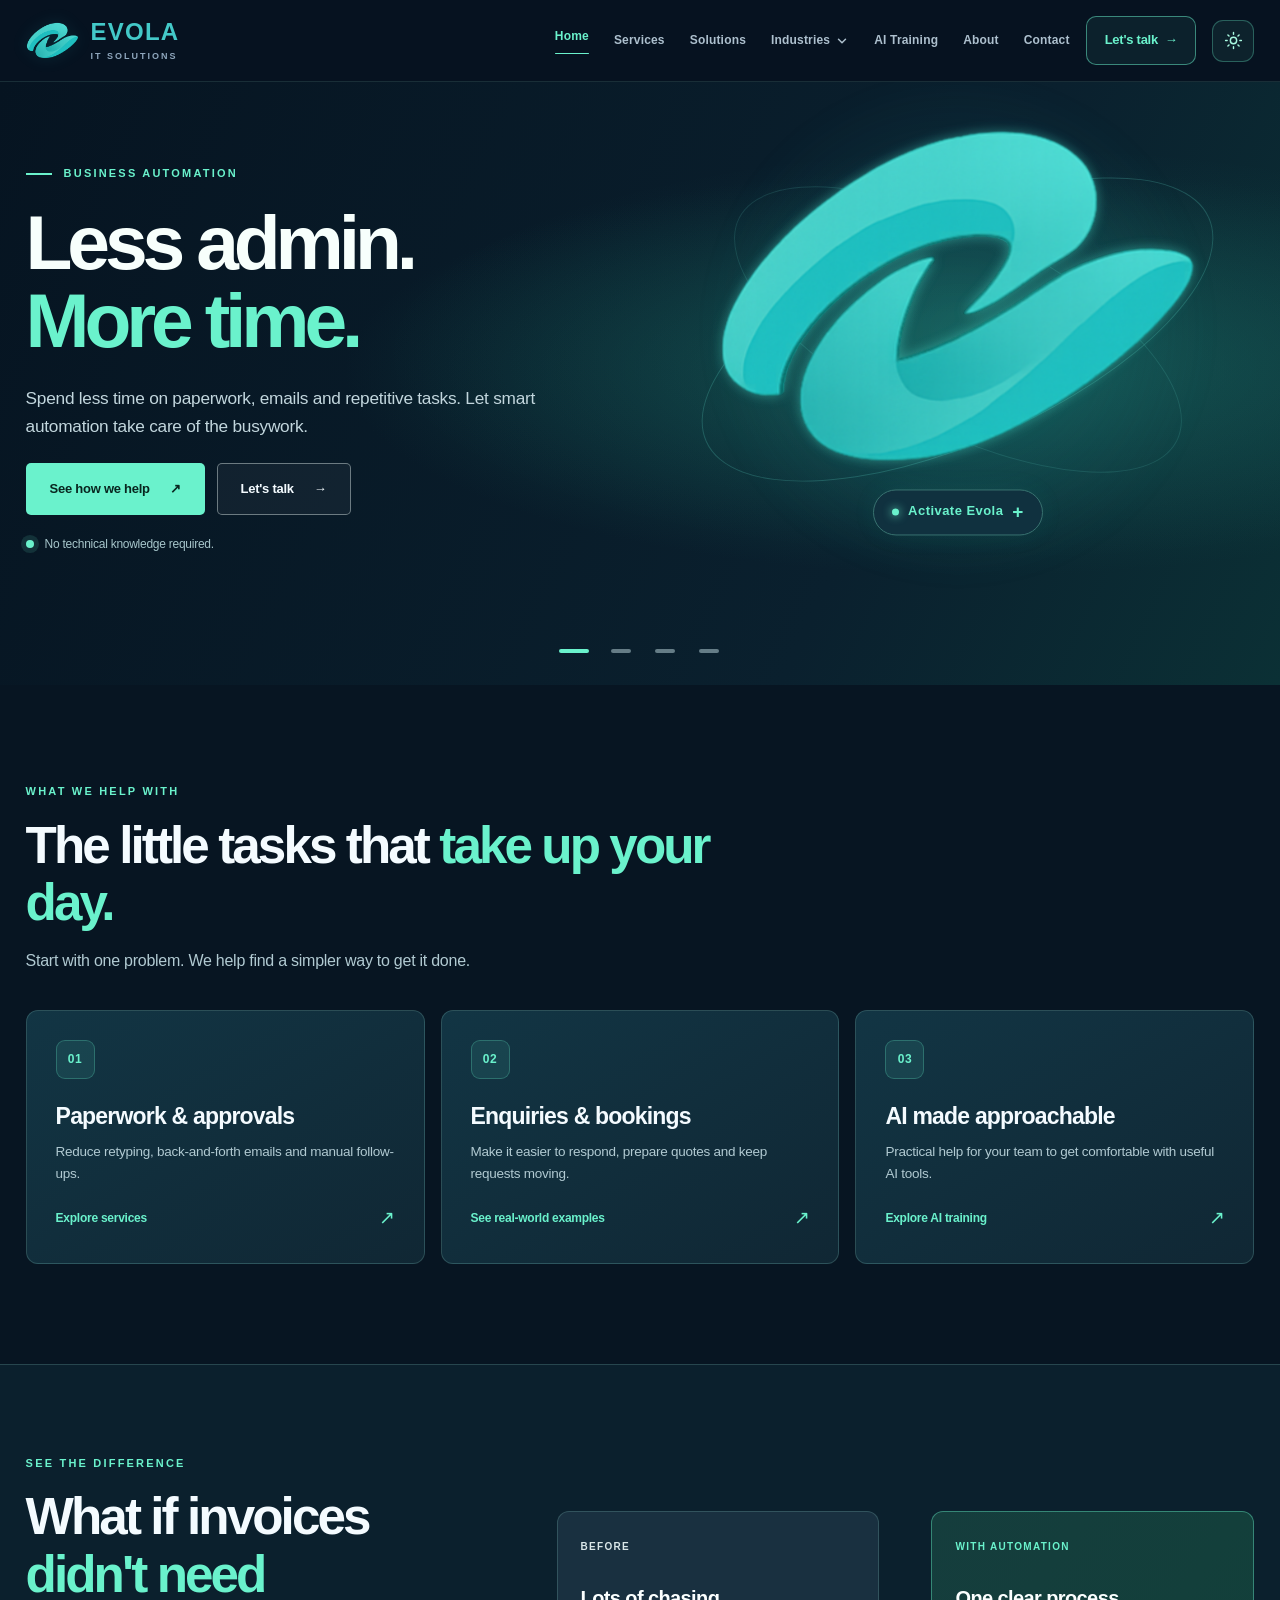
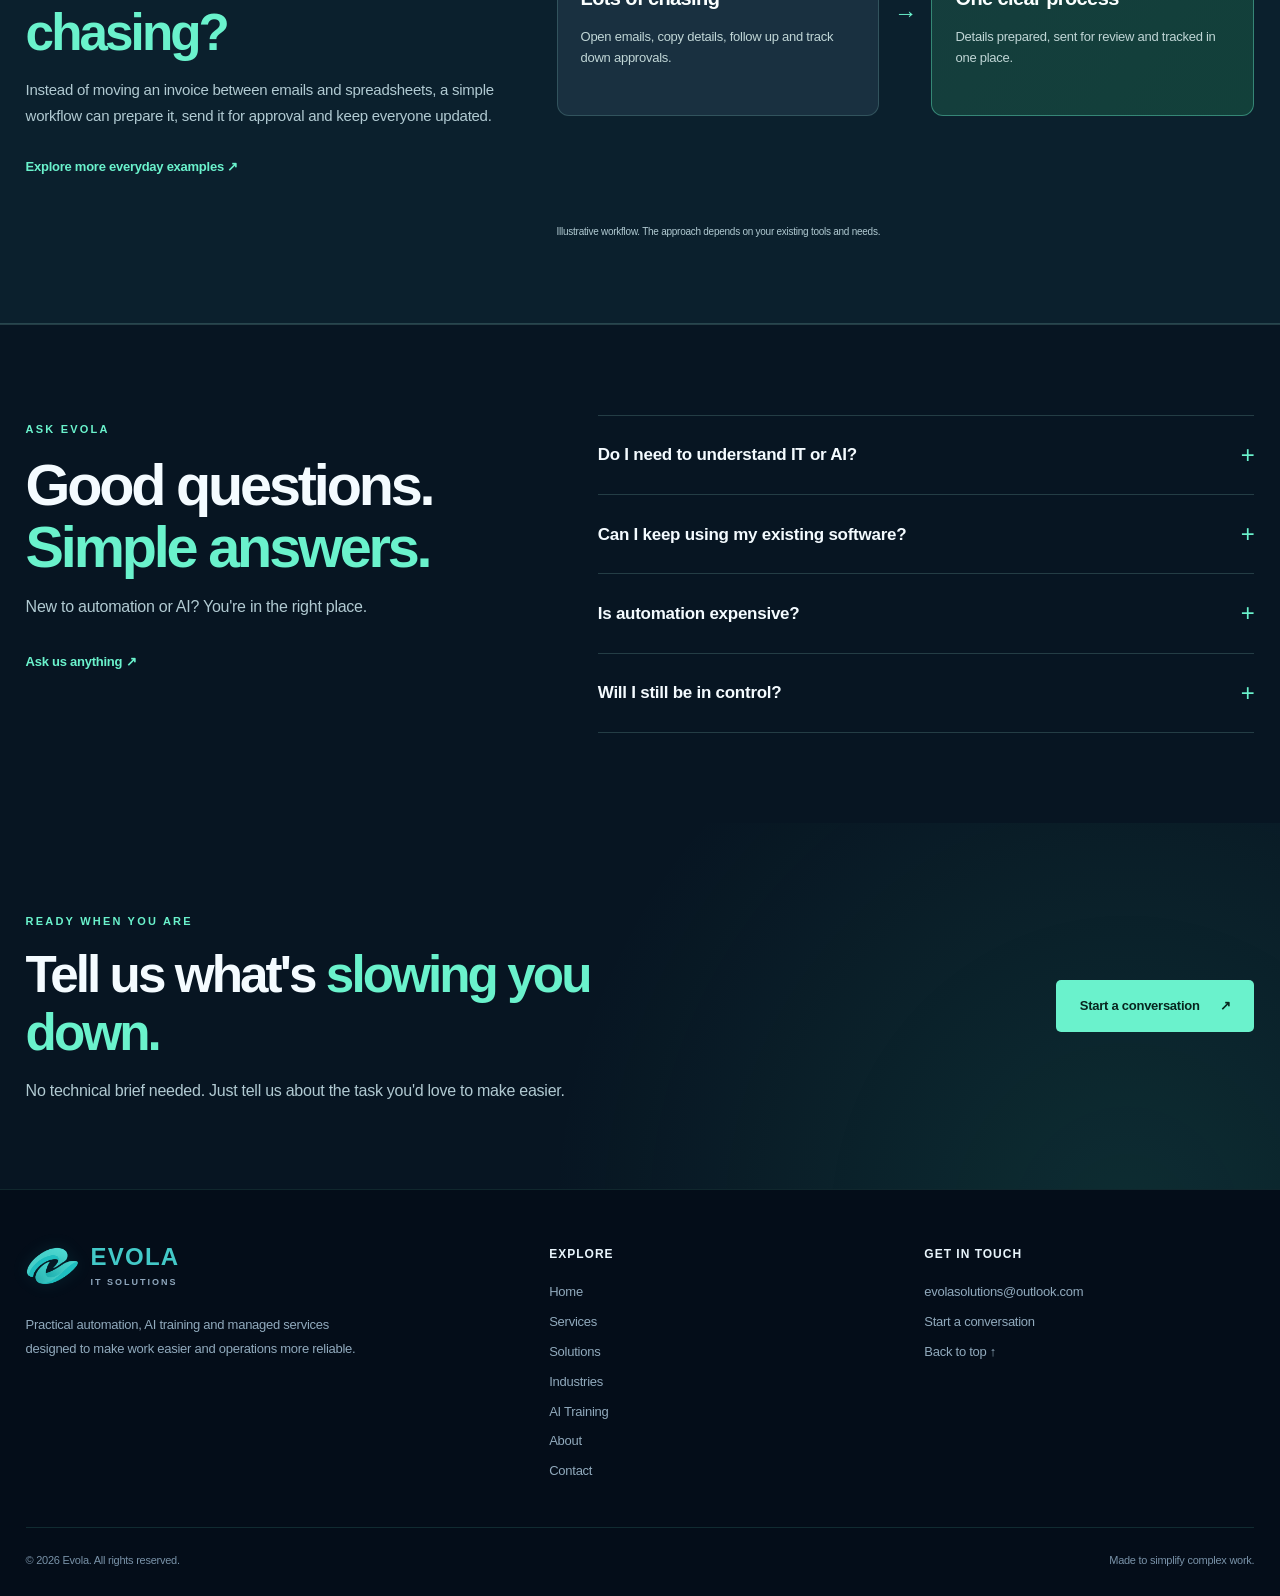
==== commit 0d947a96: "Add files via upload" ====
--- a/index.html
+++ b/index.html
@@ -151,6 +151,6 @@
 <span><span class="brand-name">Evola</span><span class="brand-label">IT Solutions</span></span></a><p class="footer-description">Practical automation, AI training and managed services designed to make work easier and operations more reliable.</p></div>
 <div><h3 class="footer-heading">Explore</h3><div class="footer-list"><a href="index.html">Home</a><a href="services.html">Services</a><a href="solutions.html">Solutions</a>
 <a href="use-cases.html">Industries</a><a href="ai-training.html">AI Training</a><a href="about.html">About</a><a href="contact.html">Contact</a></div></div>
-<div><h3 class="footer-heading">Get in touch</h3><div class="footer-list"><a href="mailto:hello@yourdomain.com">hello@yourdomain.com</a><a href="contact.html">Start a conversation</a><a href="#top">Back to top ↑</a></div></div></div>
+<div><h3 class="footer-heading">Get in touch</h3><div class="footer-list"><a href="mailto:evolasolutions@outlook.com">evolasolutions@outlook.com</a><a href="contact.html">Start a conversation</a><a href="#top">Back to top ↑</a></div></div></div>
 <div class="footer-bottom"><span>© <span class="js-year">2026</span> Evola. All rights reserved.</span><span>Made to simplify complex work.</span></div>
 </div></footer><script defer="" src="script.js?v=4"></script><script defer src="carousel.js?v=4"></script><script defer src="activate-evola.js?v=1"></script></body></html>
